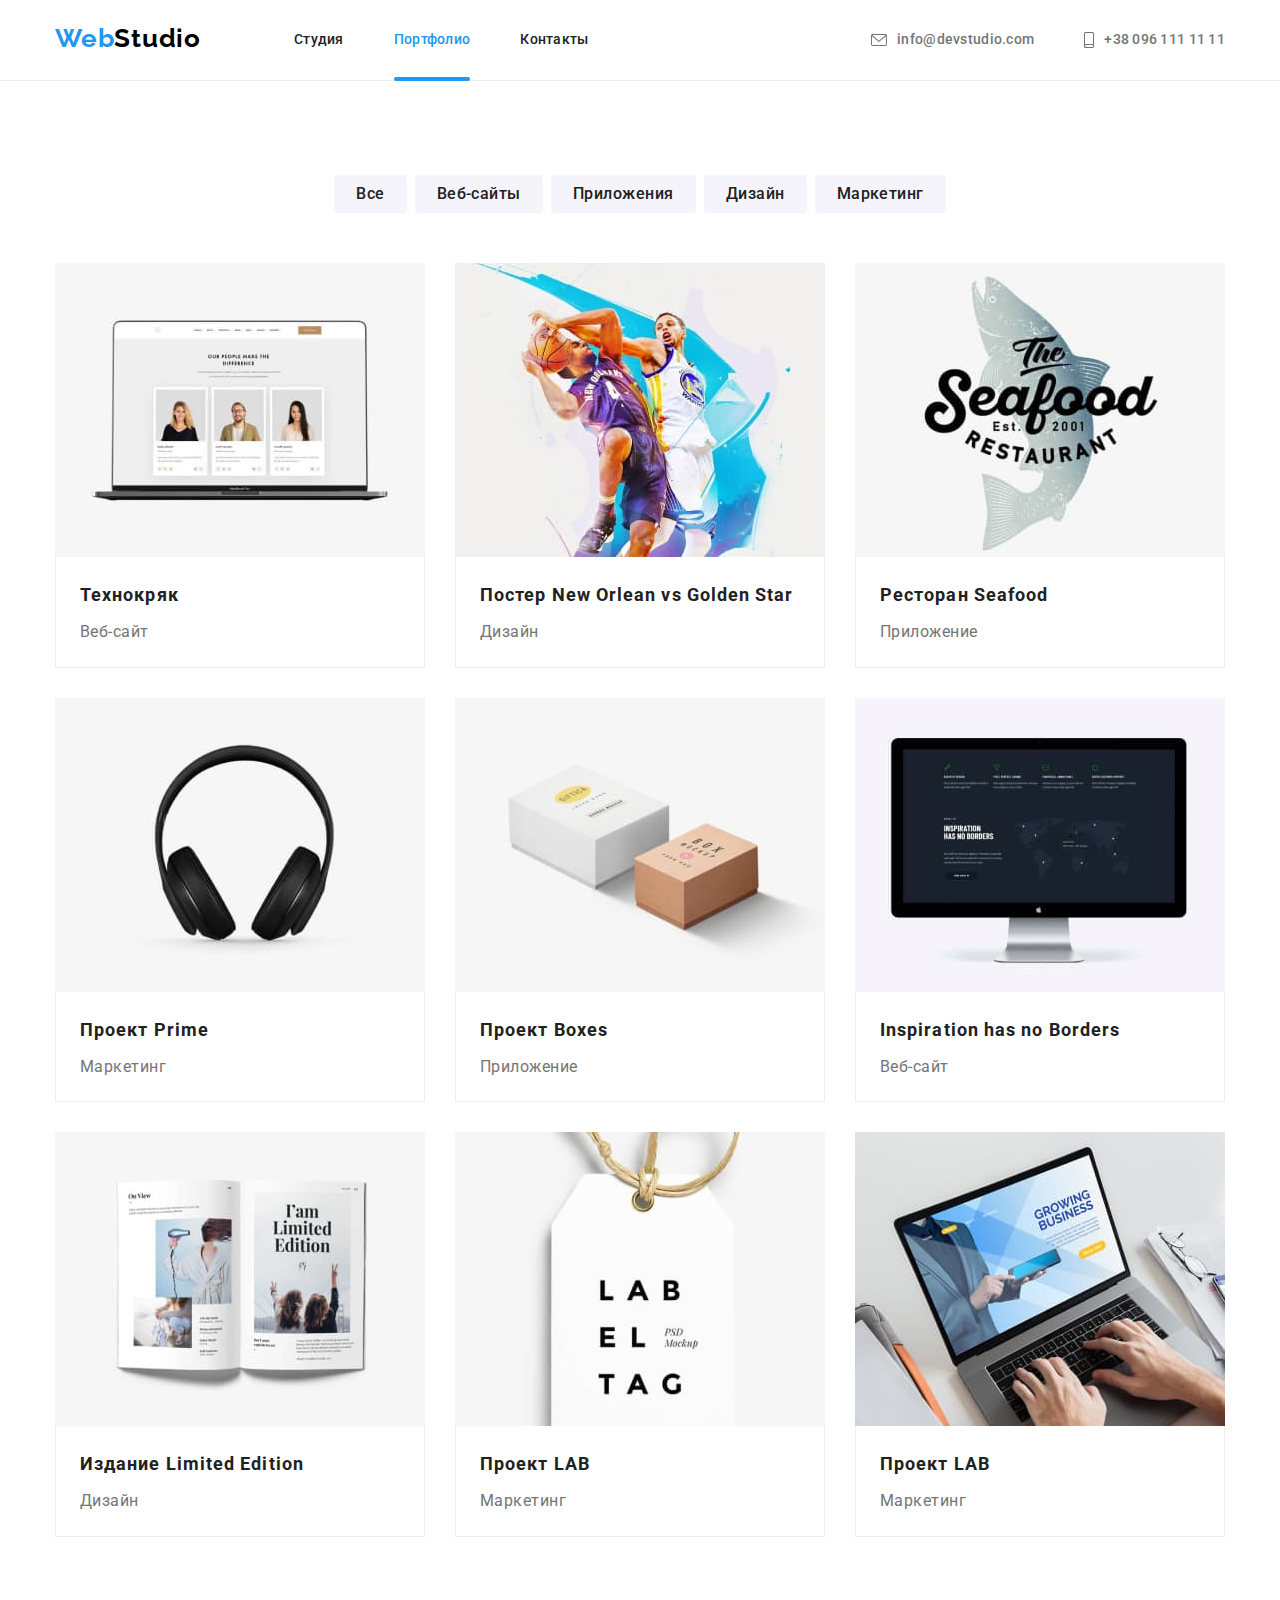
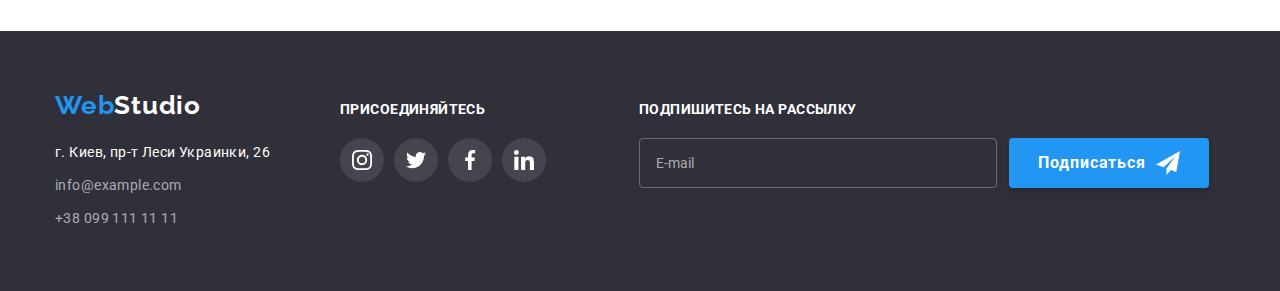
==== portfolio.html @ 173b0114 "Initial commit" ====
<!DOCTYPE html>
<html lang="en">
  <head>
    <meta charset="UTF-8" />
    <meta http-equiv="X-UA-Compatible" content="IE=edge" />
    <meta name="viewport" content="width=device-width, initial-scale=1.0" />
    <title>Portfolio</title>
    <link
      href="https://fonts.googleapis.com/css2?family=Raleway:wght@700&family=Roboto:wght@400;500;700;900&display=swap"
      rel="stylesheet"
    />
    <link
      rel="stylesheet"
      href="https://cdnjs.cloudflare.com/ajax/libs/modern-normalize/1.1.0/modern-normalize.min.css"
    />
    <link rel="stylesheet" href="./css/main.min.css" />

  <body>
    <header class="header">
      <div class="header__container container">
        <a class="header__logo link" href="./index.html"
          >Web<span class="header__logo--primary">Studio</span>
        </a>
        <nav class="navigation">
          <ul class="navigation__list">
            <li class="navigation__item">
              <a class="navigation__link link" href="./index.html">Студия</a>
            </li>
            <li class="navigation__item">
              <a class="navigation__link navigation__link--current link" href="./portfolio.html"
                >Портфолио</a
              >
            </li>
            <li class="navigation__item"><a href="#" class="navigation__link link">Контакты</a></li>
          </ul>
        </nav>
        <ul class="header-contacts">
          <li class="header-contacts__item">
            <a class="header-contacts__link link" href="mailto:info@devstudio.com">
              <div class="header-contacts__icon--wrapper">
                <svg class="header-contacts__icon" width="16" height="12">
                  <use href="./images/icons.svg#mail"></use>
                </svg>
              </div>
              info@devstudio.com</a
            >
          </li>
          <li class="header-contacts__item">
            <a class="header-contacts__link link" href="tel:+380961111111">
              <div class="header-contacts__icon--wrapper">
                <svg class="header-contacts__icon" width="10" height="16">
                  <use href="./images/icons.svg#smartphone"></use>
                </svg>
              </div>
              +38 096 111 11 11</a
            >
          </li>
        </ul>
      </div>
    </header>
    <main>
      <section class="portfolio section">
        <div class="portfolio__container container">
          <h1 class="portfolio__title visually-hidden">Навигация</h1>
          <div class="portfolio-button--wrapper">
            <ul class="portfolio-button__list">
              <li class="portfolio-button__item">
                <button class="portfolio-button__btn" type="button">Все</button>
              </li>
              <li class="portfolio-button__item">
                <button class="portfolio-button__btn" type="button">Веб-сайты</button>
              </li>
              <li class="portfolio-button__item">
                <button class="portfolio-button__btn" type="button">Приложения</button>
              </li>
              <li class="portfolio-button__item">
                <button class="portfolio-button__btn" type="button">Дизайн</button>
              </li>
              <li class="portfolio-button__item">
                <button class="portfolio-button__btn" type="button">Маркетинг</button>
              </li>
            </ul>
          </div>
          <ul class="projects">
            <li class="projects__item">
              <a class="projects__card link" href="">
                <div class="projects__card--wrapper">
                  <img
                    class="projects__image"
                    src="./images/technocrack-opti.jpeg"
                    alt="pc"
                    width="370"
                  />
                  <div class="projects__overlay--wrapper">
                    <p class="projects__overlay">
                      Ресурс предлагает комплексные предложения с разным уровнем функционала и
                      сервисов. Все это позволит посетителю получить исчерпывающие сведения о
                      компании или частном лице.
                    </p>
                  </div>
                </div>
                <div class="projects__text--wrapper">
                  <h2 class="projects__title">Технокряк</h2>
                  <p class="projects__description">Веб-сайт</p>
                </div>
              </a>
            </li>
            <li class="projects__item">
              <a class="projects__card link" href="">
                <div class="projects__card--wrapper">
                  <img
                    class="projects__image"
                    src="./images/poster-opti.jpeg"
                    alt="poster with basketball players"
                    width="370"
                  />
                  <div class="projects__overlay--wrapper">
                    <p class="projects__overlay">
                      Ресурс предлагает комплексные предложения с разным уровнем функционала и
                      сервисов. Все это позволит посетителю получить исчерпывающие сведения о
                      компании или частном лице.
                    </p>
                  </div>
                </div>
                <div class="projects__text--wrapper">
                  <h2 class="projects__title">Постер New Orlean vs Golden Star</h2>
                  <p class="projects__description">Дизайн</p>
                </div>
              </a>
            </li>
            <li class="projects__item">
              <a class="projects__card link" href="">
                <div class="projects__card--wrapper">
                  <img
                    class="projects__image"
                    src="./images/restourant-opti.jpeg"
                    alt="restourant logo"
                    width="370"
                  />
                  <div class="projects__overlay--wrapper">
                    <p class="projects__overlay">
                      Ресурс предлагает комплексные предложения с разным уровнем функционала и
                      сервисов. Все это позволит посетителю получить исчерпывающие сведения о
                      компании или частном лице.
                    </p>
                  </div>
                </div>
                <div class="projects__text--wrapper">
                  <h2 class="projects__title">Ресторан Seafood</h2>
                  <p class="projects__description">Приложение</p>
                </div>
              </a>
            </li>
            <li class="projects__item">
              <a class="projects__card link" href="">
                <div class="projects__card--wrapper">
                  <img
                    class="projects__image"
                    src="./images/headphone-opti.jpeg"
                    alt="headphone"
                    width="370"
                  />
                  <div class="projects__overlay--wrapper">
                    <p class="projects__overlay">
                      Ресурс предлагает комплексные предложения с разным уровнем функционала и
                      сервисов. Все это позволит посетителю получить исчерпывающие сведения о
                      компании или частном лице.
                    </p>
                  </div>
                </div>
                <div class="projects__text--wrapper">
                  <h2 class="projects__title">Проект Prime</h2>
                  <p class="projects__description">Маркетинг</p>
                </div>
              </a>
            </li>
            <li class="projects__item">
              <a class="projects__card link" href="">
                <div class="projects__card--wrapper">
                  <img
                    class="projects__image"
                    src="./images/boxes-opti.jpeg"
                    alt="two boxes"
                    width="370"
                  />
                  <div class="projects__overlay--wrapper">
                    <p class="projects__overlay">
                      Ресурс предлагает комплексные предложения с разным уровнем функционала и
                      сервисов. Все это позволит посетителю получить исчерпывающие сведения о
                      компании или частном лице.
                    </p>
                  </div>
                </div>
                <div class="projects__text--wrapper">
                  <h2 class="projects__title">Проект Boxes</h2>
                  <p class="projects__description">Приложение</p>
                </div>
              </a>
            </li>
            <li class="projects__item">
              <a class="projects__card link" href="">
                <div class="projects__card--wrapper">
                  <img
                    class="projects__image"
                    src="./images/screen-opti.jpeg"
                    alt="screen"
                    width="370"
                  />
                  <div class="projects__overlay--wrapper">
                    <p class="projects__overlay">
                      Ресурс предлагает комплексные предложения с разным уровнем функционала и
                      сервисов. Все это позволит посетителю получить исчерпывающие сведения о
                      компании или частном лице.
                    </p>
                  </div>
                </div>
                <div class="projects__text--wrapper">
                  <h2 class="projects__title">Inspiration has no Borders</h2>
                  <p class="projects__description">Веб-сайт</p>
                </div>
              </a>
            </li>
            <li class="projects__item">
              <a class="projects__card link" href="">
                <div class="projects__card--wrapper">
                  <img
                    class="projects__image"
                    src="./images/magazine-opti.jpeg"
                    alt="magazine"
                    width="370"
                  />
                  <div class="projects__overlay--wrapper">
                    <p class="projects__overlay">
                      Ресурс предлагает комплексные предложения с разным уровнем функционала и
                      сервисов. Все это позволит посетителю получить исчерпывающие сведения о
                      компании или частном лице.
                    </p>
                  </div>
                </div>
                <div class="projects__text--wrapper">
                  <h2 class="projects__title">Издание Limited Edition</h2>
                  <p class="projects__description">Дизайн</p>
                </div>
              </a>
            </li>
            <li class="projects__item">
              <a class="projects__card link" href="">
                <div class="projects__card--wrapper">
                  <img
                    class="projects__image"
                    src="./images/label-opti.jpeg"
                    alt="label"
                    width="370"
                  />
                  <div class="projects__overlay--wrapper">
                    <p class="projects__overlay">
                      Ресурс предлагает комплексные предложения с разным уровнем функционала и
                      сервисов. Все это позволит посетителю получить исчерпывающие сведения о
                      компании или частном лице.
                    </p>
                  </div>
                </div>
                <div class="projects__text--wrapper">
                  <h2 class="projects__title">Проект LAB</h2>
                  <p class="projects__description">Маркетинг</p>
                </div>
              </a>
            </li>
            <li class="projects__item">
              <a class="projects__card link" href="">
                <div class="projects__card--wrapper">
                  <img
                    class="projects__image"
                    src="./images/pc-opti.jpeg"
                    alt="fingers slapping on keyboard"
                    width="370"
                  />
                  <div class="projects__overlay--wrapper">
                    <p class="projects__overlay">
                      Ресурс предлагает комплексные предложения с разным уровнем функционала и
                      сервисов. Все это позволит посетителю получить исчерпывающие сведения о
                      компании или частном лице.
                    </p>
                  </div>
                </div>
                <div class="projects__text--wrapper">
                  <h2 class="projects__title">Проект LAB</h2>
                  <p class="projects__description">Маркетинг</p>
                </div>
              </a>
            </li>
          </ul>
        </div>
      </section>
    </main>
    <footer class="footer">
      <div class="footer__container container">
        <div class="footer-left">
          <div class="footer-address">
            <a class="footer__logo header__logo link" href="./index.html"
              >Web<span class="footer__logo--secondary">Studio</span></a
            >
            <address class="footer-address__list">
              <a
                class="footer-address__link link"
                href="https://goo.gl/maps/7Yn7Yswf4JNhCeD27"
                target="_blank"
                rel="noopener noreferrer"
                >г. Киев, пр-т Леси Украинки, 26</a
              >
              <ul class="footer-contacts">
                <li class="footer-contacts__item">
                  <a class="footer-contacts__link link" href="mailto:info@example.com"
                    >info@example.com</a
                  >
                </li>
                <li class="footer-contacts__item">
                  <a class="footer-contacts__link link" href="tel:+380991111111"
                    >+38 099 111 11 11</a
                  >
                </li>
              </ul>
            </address>
          </div>
          <div class="footer-social">
            <p class="footer-social__description">присоединяйтесь</p>
            <ul class="footer-social__list">
              <li class="footer-social__item">
                <a class="footer-social__link link" href="">
                  <svg class="footer-social__icon" width="20" height="20">
                    <use href="./images/icons.svg#instagram"></use>
                  </svg>
                </a>
              </li>
              <li class="footer-social__item">
                <a class="footer-social__link" href="">
                  <svg class="footer-social__icon" width="20" height="20">
                    <use href="./images/icons.svg#twitter"></use>
                  </svg>
                </a>
              </li>
              <li class="footer-social__item">
                <a class="footer-social__link link" href="">
                  <svg class="footer-social__icon" width="20" height="20">
                    <use href="./images/icons.svg#facebook"></use>
                  </svg>
                </a>
              </li>
              <li class="footer-social__item">
                <a class="footer-social__link link" href="">
                  <svg class="footer-social__icon" width="20" height="20">
                    <use href="./images/icons.svg#linkedin"></use>
                  </svg>
                </a>
              </li>
            </ul>
          </div>
        </div>
        <div class="footer-right">
          <p class="footer-right__description footer-social__description">
            Подпишитесь на рассылку
          </p>
          <form class="footer-right__form">
            <div class="footer-right__subscription">
              <label class="footer-right__label">
                <input class="footer-right__input" type="text" placeholder="E-mail" />
              </label>
              <button class="footer-right__button button" type="submit">
                Подписаться
                <svg class="footer-right__icon" width="24" height="24">
                  <use href="./images/icons.svg#icon-send"></use>
                </svg>
              </button>
            </div>
          </form>
        </div>
      </div>
    </footer>
  </body>
</html>
---- css/main.min.css ----
:root{--primary-description-color: #757575;--primary-white-color: #ffffff;--title-color: #212121;--logo-color: #000000;--primary-blue-color: #2196f3;--hover-button-color: #188ce8;--primary-button-color: #f5f4fa;--footer-bg-color: #2f303a;--primary-bg-color: #e5e5e5;--primary-font-size: 14px;--primary-font-weight: 400;--primary-font-family: Roboto, sans-serif;--animation: 250ms cubic-bezier(0.4, 0, 0.2, 1)}body{background-color:var(--primary-white-color);font-size:var(--primary-font-size);font-weight:var(--primary-font-weight);font-family:var(--primary-font-family)}.container{width:1200px;padding-left:15px;padding-right:15px;margin-left:auto;margin-right:auto}ul{margin:0;padding:0;list-style:none}h1,h2,h3,h4,h5,h6,p{margin:0}img{display:block;max-width:100%;height:auto}input{display:-webkit-box;display:-ms-flexbox;display:flex;cursor:pointer}button{cursor:pointer}.link{text-decoration:none;color:currentColor}.section{padding-top:94px;padding-bottom:94px}.subtitle{margin-bottom:50px;font-weight:700;font-size:36px;line-height:1.17;text-align:center;letter-spacing:.03em;color:var(--title-color)}.button{width:200px;height:50px;border-radius:4px;border:none;font-weight:700;font-family:inherit;font-size:16px;line-height:1.87;text-align:center;letter-spacing:.06em}.header{border-bottom:1px solid #ececec}.header__container{display:-webkit-box;display:-ms-flexbox;display:flex}.header__logo{padding-top:24px;padding-bottom:25px;font-family:Raleway,sans-serif;font-weight:700;font-size:26px;line-height:1.15;letter-spacing:.03em;color:var(--primary-blue-color)}.header__logo--primary{color:var(--logo-color)}.navigation__list{display:-webkit-box;display:-ms-flexbox;display:flex;margin-left:93px}.navigation__item{position:relative}.navigation__item:not(:last-child){margin-right:50px}.navigation__link{display:block;padding-top:32px;padding-bottom:32px;-webkit-transition:color var(--animation);transition:color var(--animation);font-weight:500;line-height:1.14;letter-spacing:.02em;color:var(--title-color)}.navigation__link--current{color:var(--primary-blue-color)}.navigation__link--current::after{content:"";position:absolute;left:0;bottom:-1px;width:100%;border-radius:2px;border-bottom:4px solid var(--primary-blue-color)}.navigation__link:hover,.navigation__link:focus{color:var(--primary-blue-color)}.header-contacts{display:-webkit-box;display:-ms-flexbox;display:flex;margin-left:auto}.header-contacts__item>.header-contacts__link{display:-webkit-box;display:-ms-flexbox;display:flex;-webkit-box-align:center;-ms-flex-align:center;align-items:center;font-weight:500;line-height:1.14;letter-spacing:.02em;color:var(--primary-description-color)}.header-contacts__item:not(:last-child){margin-right:50px}.header-contacts__link{display:block;padding-top:32px;padding-bottom:32px;-webkit-transition:color var(--animation),fill var(--animation);transition:color var(--animation),fill var(--animation)}.header-contacts__link:hover,.header-contacts__link:focus{color:var(--primary-blue-color);fill:var(--primary-blue-color)}.header-contacts__icon--wrapper{display:-webkit-box;display:-ms-flexbox;display:flex;margin-right:10px}.header-contacts__icon{fill:currentColor}.hero{background-image:-webkit-gradient(linear, left top, left bottom, from(rgba(47, 48, 58, 0.4)), to(rgba(47, 48, 58, 0.4))),url(../images/hero-opti.jpeg);background-image:linear-gradient(rgba(47, 48, 58, 0.4), rgba(47, 48, 58, 0.4)),url(../images/hero-opti.jpeg);background-size:cover;background-repeat:no-repeat;background-position:50% 50%;max-width:1600px;margin-left:auto;margin-right:auto;background-color:#c4c4c4;text-align:center;padding-top:200px;padding-bottom:200px}.hero__container{margin:0 auto;width:696px}.hero__title{margin-bottom:30px;font-weight:900;font-size:44px;line-height:1.36;color:var(--primary-white-color);letter-spacing:.06em;text-transform:uppercase;text-align:center}.hero__button{background-color:var(--primary-blue-color);color:var(--primary-white-color);-webkit-transition:background-color var(--animation);transition:background-color var(--animation)}.hero__button:hover,.hero__button:focus{background-color:var(--hover-button-color)}.backdrop{position:fixed;top:0;left:0;width:100%;height:100%;background-color:rgba(0,0,0,.2);opacity:1;visibility:visible;-webkit-transition:opacity var(--animation);transition:opacity var(--animation)}.is-hidden{opacity:0;pointer-events:none}.backdrop.is-hidden .modal{-webkit-transform:translate(-50%, -50%) scale(2);transform:translate(-50%, -50%) scale(2)}.modal{position:absolute;top:50%;left:50%;-webkit-transform:translate(-50%, -50%) scale(1);transform:translate(-50%, -50%) scale(1);min-height:581px;min-width:528px;padding:40px;background-color:var(--primary-white-color);-webkit-box-shadow:1px 0px 2px rgba(0,0,0,.2),1px 0px 1px rgba(0,0,0,.14),3px 0px 1px rgba(0,0,0,.12);box-shadow:1px 0px 2px rgba(0,0,0,.2),1px 0px 1px rgba(0,0,0,.14),3px 0px 1px rgba(0,0,0,.12);border-radius:4px;-webkit-transition:-webkit-transform var(--animation);transition:-webkit-transform var(--animation);transition:transform var(--animation);transition:transform var(--animation), -webkit-transform var(--animation)}.button-close{position:absolute;display:-webkit-box;display:-ms-flexbox;display:flex;-webkit-box-align:center;-ms-flex-align:center;align-items:center;-webkit-box-pack:center;-ms-flex-pack:center;justify-content:center;width:30px;height:30px;top:8px;right:8px;border-radius:50%;background-color:var(--primary-white-color);border:1px solid rgba(0,0,0,.1);-webkit-transition:fill var(--animation);transition:fill var(--animation)}.button-close:hover,.button-close:focus{fill:var(--primary-blue-color)}.modal__title{margin-bottom:12px;font-weight:700;font-size:20px;line-height:1.15;text-align:center;letter-spacing:.03em;color:var(--title-color)}.modal__button{margin:0 auto;margin-top:30px;display:-webkit-box;display:-ms-flexbox;display:flex;-webkit-box-pack:center;-ms-flex-pack:center;justify-content:center;-webkit-box-align:center;-ms-flex-align:center;align-items:center;background-color:var(--primary-blue-color);color:var(--primary-white-color);-webkit-box-shadow:0px 4px 4px rgba(0,0,0,.15);box-shadow:0px 4px 4px rgba(0,0,0,.15);-webkit-transition:background-color var(--animation);transition:background-color var(--animation)}.modal__button:hover,.modal__button:focus{background-color:var(--hover-button-color)}.modal__wrapper{margin-bottom:10px;position:relative}.modal__input{padding-left:35px;min-height:40px;width:100%;display:-webkit-box;display:-ms-flexbox;display:flex;-webkit-box-orient:vertical;-webkit-box-direction:normal;-ms-flex-direction:column;flex-direction:column;-webkit-box-align:start;-ms-flex-align:start;align-items:flex-start;cursor:pointer;outline:rgba(0,0,0,0);border:1px solid rgba(33,33,33,.2);margin-top:4px;-webkit-transition:border-color var(--animation);transition:border-color var(--animation);border-radius:4px}.modal__input:hover,.modal__input:focus{border-color:var(--primary-blue-color)}.modal__label{font-size:12px;position:relative;width:100%;display:-webkit-box;display:-ms-flexbox;display:flex;-webkit-box-orient:vertical;-webkit-box-direction:normal;-ms-flex-direction:column;flex-direction:column;-webkit-box-align:start;-ms-flex-align:start;align-items:flex-start;cursor:pointer;color:var(--primary-description-color)}.modal__field{position:relative;width:100%}.modal__icon{position:absolute;display:-webkit-box;display:-ms-flexbox;display:flex;margin-left:12px;top:50%;-webkit-transform:translate(0%, -50%);transform:translate(0%, -50%);-webkit-transition:fill var(--animation);transition:fill var(--animation)}.modal__input:hover+.modal__icon,.modal__input:focus+.modal__icon{fill:var(--primary-blue-color)}.modal-comment__textarea{min-height:120px;margin-top:4px;-webkit-box-orient:vertical;-webkit-box-direction:normal;-ms-flex-direction:column;flex-direction:column;display:-webkit-box;display:-ms-flexbox;display:flex;-webkit-box-align:start;-ms-flex-align:start;align-items:flex-start;width:100%;resize:none;cursor:pointer;padding:12px 16px;outline:rgba(0,0,0,0);border-color:rgba(33,33,33,.2);border-radius:4px;-webkit-transition:border-color var(--animation);transition:border-color var(--animation)}.modal-comment__textarea::-webkit-input-placeholder{color:rgba(117,117,117,.5);font-size:14px}.modal-comment__textarea::-moz-placeholder{color:rgba(117,117,117,.5);font-size:14px}.modal-comment__textarea:-ms-input-placeholder{color:rgba(117,117,117,.5);font-size:14px}.modal-comment__textarea::-ms-input-placeholder{color:rgba(117,117,117,.5);font-size:14px}.modal-comment__textarea::placeholder{color:rgba(117,117,117,.5);font-size:14px}.modal-comment__textarea:hover,.modal-comment__textarea:focus{border-color:var(--primary-blue-color)}.modal-agreement__wrapper{display:-webkit-box;display:-ms-flexbox;display:flex;-webkit-box-pack:center;-ms-flex-pack:center;justify-content:center;-webkit-box-align:center;-ms-flex-align:center;align-items:center;margin-top:20px}.modal-agreement__title{color:var(--primary-description-color);line-height:1.71;letter-spacing:.03em;cursor:pointer}.modal-agreement__link{line-height:1.71;letter-spacing:.03em;color:var(--primary-blue-color)}.modal-agreement__border{display:-webkit-inline-box;display:-ms-inline-flexbox;display:inline-flex;-webkit-box-align:center;-ms-flex-align:center;align-items:center;-webkit-box-pack:center;-ms-flex-pack:center;justify-content:center;width:16px;height:15px;border-radius:2px;outline:2px solid var(--title-color);margin-right:7px;cursor:pointer;outline-offset:-2px;-webkit-transition:background-color var(--animation),outline-color var(--animation);transition:background-color var(--animation),outline-color var(--animation)}.modal-agreement__icon{fill:rgba(0,0,0,0)}.modal-agreement__checkbox:checked+.modal-agreement__border{background-color:var(--primary-blue-color);outline-color:var(--primary-blue-color);border:none}.modal-agreement__checkbox:checked+.modal-agreement__border>.modal-agreement__icon{fill:var(--primary-white-color)}.engagement__list{display:-webkit-box;display:-ms-flexbox;display:flex;gap:30px}.engagement__item{width:370px}.engagement__description{position:absolute;bottom:0;width:100%;height:70px;display:-webkit-box;display:-ms-flexbox;display:flex;-webkit-box-align:center;-ms-flex-align:center;align-items:center;-webkit-box-pack:center;-ms-flex-pack:center;justify-content:center;font-weight:700;font-size:14px;line-height:1.14;text-align:center;letter-spacing:.03em;text-transform:uppercase;background-color:rgba(47,48,58,.8);color:var(--primary-white-color)}.engagement__description--wrapper{position:relative;display:-webkit-box;display:-ms-flexbox;display:flex;-webkit-box-align:center;-ms-flex-align:center;align-items:center;-webkit-box-pack:center;-ms-flex-pack:center;justify-content:center}.team{background-color:var(--primary-button-color)}.team__list{display:-webkit-box;display:-ms-flexbox;display:flex;gap:30px}.team__member{width:270px;background-color:var(--primary-white-color);-webkit-box-shadow:0px 1px 3px rgba(0,0,0,.12),0px 1px 1px rgba(0,0,0,.14),0px 2px 1px rgba(0,0,0,.2);box-shadow:0px 1px 3px rgba(0,0,0,.12),0px 1px 1px rgba(0,0,0,.14),0px 2px 1px rgba(0,0,0,.2);border-radius:0px 0px 4px 4px}.team__text{padding-top:30px;padding-bottom:30px}.team__name{margin-bottom:10px;font-weight:500;font-size:16px;line-height:1.19;color:var(--title-color);text-align:center;letter-spacing:.03em}.team__position{margin-bottom:10px;font-size:16px;line-height:1.18;text-align:center;letter-spacing:.03em;color:var(--primary-description-color)}.social-icon{display:-webkit-box;display:-ms-flexbox;display:flex;gap:10px;-webkit-box-pack:center;-ms-flex-pack:center;justify-content:center}.social-icon__logo{fill:currentColor}.social-icon__item{fill:currentColor;display:-webkit-box;display:-ms-flexbox;display:flex;-webkit-box-pack:center;-ms-flex-pack:center;justify-content:center;height:44px;width:44px}.social-icon__item:last-child{margin-right:0}.social-icon__link{border-radius:50%;color:#afb1b8;width:44px;height:44px;display:-webkit-box;display:-ms-flexbox;display:flex;-webkit-box-align:center;-ms-flex-align:center;align-items:center;-webkit-box-pack:center;-ms-flex-pack:center;justify-content:center;-webkit-transition:fill var(--animation),color var(--animation),background-color var(--animation);transition:fill var(--animation),color var(--animation),background-color var(--animation)}.social-icon__link:hover,.social-icon__link:focus{fill:var(--primary-white-color);color:var(--primary-white-color);background-color:var(--primary-blue-color)}.portfolio-button--wrapper{margin-bottom:50px}.portfolio-button__list{display:-webkit-box;display:-ms-flexbox;display:flex;-webkit-box-pack:center;-ms-flex-pack:center;justify-content:center}.portfolio-button__item:not(:last-child){margin-right:8px}.portfolio-button__btn{font-family:inherit;font-weight:500;font-size:16px;line-height:1.6;text-align:center;letter-spacing:.03em;padding:6px 22px;border:none;border-radius:4px;background-color:var(--primary-button-color);color:var(--title-color);-webkit-transition:color var(--animation),background-color var(--animation),-webkit-box-shadow var(--animation);transition:color var(--animation),background-color var(--animation),-webkit-box-shadow var(--animation);transition:color var(--animation),background-color var(--animation),box-shadow var(--animation);transition:color var(--animation),background-color var(--animation),box-shadow var(--animation),-webkit-box-shadow var(--animation)}.portfolio-button__btn:focus,.portfolio-button__btn:hover{color:var(--primary-white-color);background-color:var(--primary-blue-color);-webkit-box-shadow:0px 3px 1px rgba(0,0,0,.1),0px 1px 2px rgba(0,0,0,.08),0px 2px 2px rgba(0,0,0,.12);box-shadow:0px 3px 1px rgba(0,0,0,.1),0px 1px 2px rgba(0,0,0,.08),0px 2px 2px rgba(0,0,0,.12)}.projects{-ms-flex-wrap:wrap;flex-wrap:wrap;display:-webkit-box;display:-ms-flexbox;display:flex;gap:30px}.projects__item{-ms-flex-preferred-size:370px;flex-basis:370px;height:100%}.projects__card{display:block;-webkit-transition:opacity var(--animation),-webkit-box-shadow var(--animation);transition:opacity var(--animation),-webkit-box-shadow var(--animation);transition:box-shadow var(--animation),opacity var(--animation);transition:box-shadow var(--animation),opacity var(--animation),-webkit-box-shadow var(--animation)}.projects__card:hover,.projects__card:focus{-webkit-box-shadow:0px 1px 1px rgba(0,0,0,.12),0px 4px 4px rgba(0,0,0,.06),1px 4px 6px rgba(0,0,0,.16);box-shadow:0px 1px 1px rgba(0,0,0,.12),0px 4px 4px rgba(0,0,0,.06),1px 4px 6px rgba(0,0,0,.16)}.projects__card--wrapper{position:relative;overflow:hidden}.projects__overlay{position:absolute;left:0;top:0;opacity:0;padding:63px 24px;font-size:18px;line-height:1.55;vertical-align:top;letter-spacing:.03em;background-color:rgba(33,150,243,.9);color:var(--primary-white-color);-webkit-transform:translateY(100%);transform:translateY(100%);-webkit-transition:opacity var(--animation),-webkit-transform var(--animation);transition:opacity var(--animation),-webkit-transform var(--animation);transition:transform var(--animation),opacity var(--animation);transition:transform var(--animation),opacity var(--animation),-webkit-transform var(--animation)}.projects__item:hover .projects__overlay{-webkit-transform:translateY(0);transform:translateY(0);opacity:1}.projects__text--wrapper{overflow:hidden;padding-top:20px;padding-right:24px;padding-bottom:20px;padding-left:24px;border-right:1px solid #eee;border-bottom:1px solid #eee;border-left:1px solid #eee}.projects__title{margin-bottom:4px;text-align:left;font-weight:700;font-size:18px;line-height:2;letter-spacing:.06em;color:var(--title-color)}.projects__description{text-align:left;font-size:16px;line-height:1.87;letter-spacing:.03em;color:var(--primary-description-color)}.footer{background-color:var(--footer-bg-color);padding-top:60px;padding-bottom:60px}.footer__container{display:-webkit-box;display:-ms-flexbox;display:flex;-webkit-box-align:baseline;-ms-flex-align:baseline;align-items:baseline;gap:93px}.footer-left{display:-webkit-box;display:-ms-flexbox;display:flex;-webkit-box-align:baseline;-ms-flex-align:baseline;align-items:baseline;gap:70px}.footer__logo{padding-top:0;padding-bottom:0;margin-bottom:20px;display:block}.footer__logo--secondary{color:var(--primary-white-color)}.footer-address__link{display:block;margin-bottom:9px;font-style:normal;line-height:1.71;letter-spacing:.03em;color:var(--primary-white-color);-webkit-transition:color var(--animation);transition:color var(--animation)}.footer-address__link:focus,.footer-address__link:hover{color:var(--primary-blue-color)}.footer-contacts__item:not(:last-child){margin-bottom:9px}.footer-contacts__link{font-style:normal;line-height:1.71;letter-spacing:.03em;color:rgba(255,255,255,.6);-webkit-transition:color var(--animation);transition:color var(--animation)}.footer-contacts__link:focus,.footer-contacts__link:hover{color:var(--primary-blue-color)}.footer-social__description{margin-bottom:20px;font-weight:700;font-size:14px;line-height:1.14;letter-spacing:.03em;text-transform:uppercase;color:var(--primary-white-color)}.footer-social__list{display:-webkit-box;display:-ms-flexbox;display:flex;gap:10px;-webkit-box-pack:center;-ms-flex-pack:center;justify-content:center}.footer-social__item{fill:currentColor;display:-webkit-box;display:-ms-flexbox;display:flex;-webkit-box-pack:center;-ms-flex-pack:center;justify-content:center;height:44px;width:44px}.footer-social__item:last-child{margin-right:0}.footer-social__link{color:var(--primary-white-color);background-color:rgba(255,255,255,.1);border-radius:50%;width:44px;height:44px;display:-webkit-box;display:-ms-flexbox;display:flex;-webkit-box-align:center;-ms-flex-align:center;align-items:center;-webkit-box-pack:center;-ms-flex-pack:center;justify-content:center;-webkit-transition:fill var(--animation),color var(--animation),background-color var(--animation);transition:fill var(--animation),color var(--animation),background-color var(--animation)}.footer-social__link:hover,.footer-social__link:focus{fill:var(--primary-white-color);color:var(--primary-white-color);background-color:var(--primary-blue-color);border-radius:50%}.footer-social__icon{fill:currentColor}.footer-right__subscription{display:-webkit-box;display:-ms-flexbox;display:flex}.footer-right__label{margin-right:12px}.footer-right__input{height:50px;width:358px;background-color:inherit;border:1px solid rgba(255,255,255,.3);border-radius:4px;padding-left:16px;outline:none;color:var(--primary-white-color)}.footer-right__input::-webkit-input-placeholder{color:rgba(255,255,255,.6)}.footer-right__input::-moz-placeholder{color:rgba(255,255,255,.6)}.footer-right__input:-ms-input-placeholder{color:rgba(255,255,255,.6)}.footer-right__input::-ms-input-placeholder{color:rgba(255,255,255,.6)}.footer-right__input::placeholder{color:rgba(255,255,255,.6)}.footer-right__button{display:-webkit-box;display:-ms-flexbox;display:flex;-webkit-box-pack:center;-ms-flex-pack:center;justify-content:center;-webkit-box-align:center;-ms-flex-align:center;align-items:center;background-color:var(--primary-blue-color);color:var(--primary-white-color);-webkit-box-shadow:0px 4px 4px rgba(0,0,0,.15);box-shadow:0px 4px 4px rgba(0,0,0,.15)}.footer-right__icon{margin-left:10px;fill:var(--primary-white-color)}.features{padding-bottom:0}.features__list{display:-webkit-box;display:-ms-flexbox;display:flex;gap:30px}.features__icon--wrapper{display:-webkit-box;display:-ms-flexbox;display:flex;-webkit-box-pack:center;-ms-flex-pack:center;justify-content:center;-webkit-box-align:center;-ms-flex-align:center;align-items:center;width:270px;height:120px;margin-bottom:30px;background-color:var(--primary-button-color);border-radius:4px}.features__title{margin-bottom:10px;font-size:14px;font-weight:700;color:var(--title-color);line-height:1.14;letter-spacing:.03em;text-transform:uppercase}.features__description{line-height:1.71;letter-spacing:.03em;color:var(--primary-description-color)}.clients__list{display:-webkit-box;display:-ms-flexbox;display:flex;gap:30px}.clients__item{width:170px;height:92px}.clients__card{height:92px;width:170px;display:-webkit-box;display:-ms-flexbox;display:flex;-webkit-box-pack:center;-ms-flex-pack:center;justify-content:center;-webkit-box-align:center;-ms-flex-align:center;align-items:center;color:#afb1b8;border:1px solid #afb1b8;border-radius:4px;-webkit-transition:border var(--animation),fill var(--animation),color var(--animation);transition:border var(--animation),fill var(--animation),color var(--animation)}.clients__card:hover,.clients__card:focus{border:1px solid var(--primary-blue-color);fill:var(--primary-blue-color);color:var(--primary-blue-color)}.clients__icon{fill:currentColor}.visually-hidden{position:absolute;white-space:nowrap;width:1px;height:1px;overflow:hidden;border:0;padding:0;clip:rect(0 0 0 0);-webkit-clip-path:inset(50%);clip-path:inset(50%);margin:-1px}/*# sourceMappingURL=main.min.css.map */
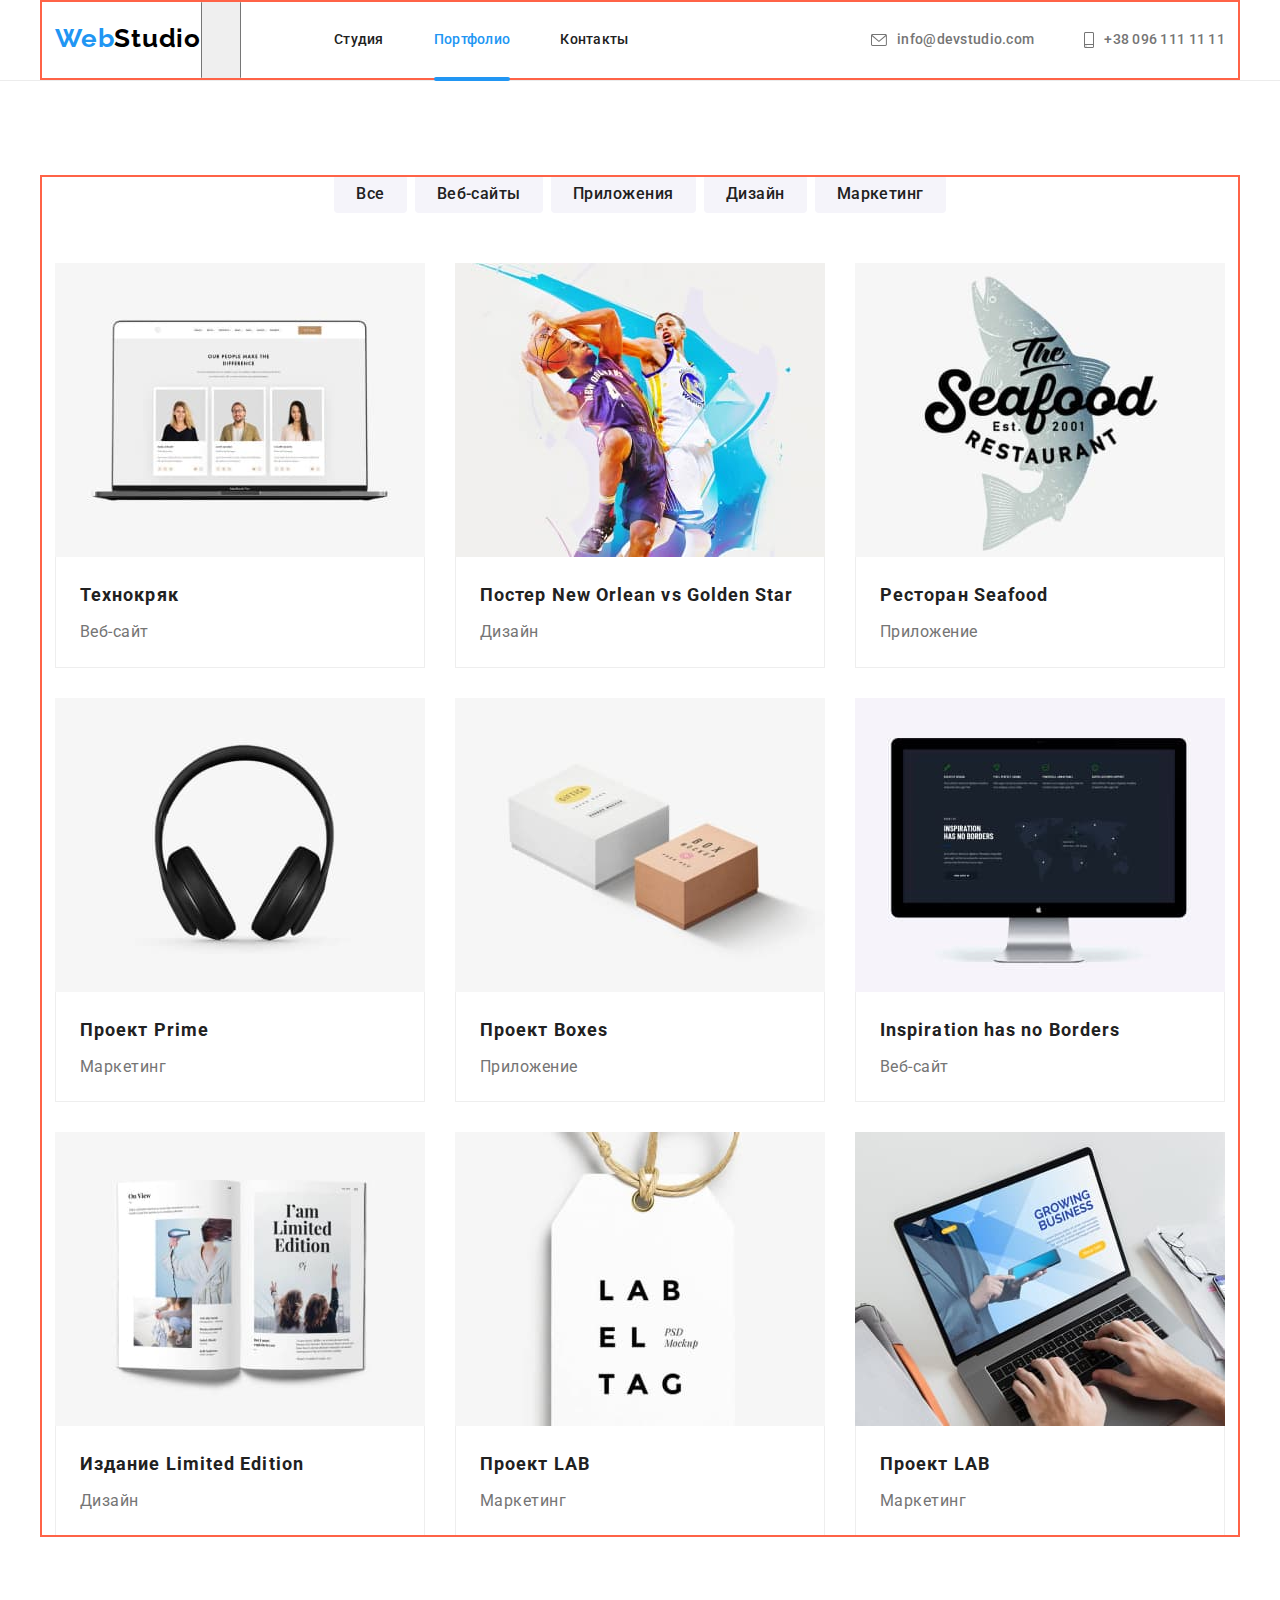
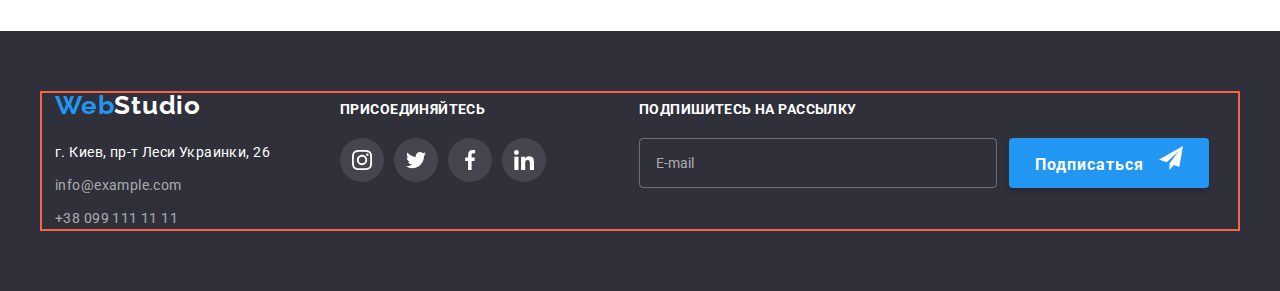
==== commit a9726531: "optimise markup for another devices" ====
--- a/portfolio.html
+++ b/portfolio.html
@@ -21,6 +21,13 @@
         <a class="header__logo link" href="./index.html"
           >Web<span class="header__logo--primary">Studio</span>
         </a>
+        <button class="header__button" type="button">
+          <svg class="header__burger" width="24" height="16">
+            <use href="./images/icons.svg#menu-burger">
+
+            </use>
+          </svg>
+        </button>
         <nav class="navigation">
           <ul class="navigation__list">
             <li class="navigation__item">
--- a/css/main.min.css
+++ b/css/main.min.css
@@ -1 +1 @@
-:root{--primary-description-color: #757575;--primary-white-color: #ffffff;--title-color: #212121;--logo-color: #000000;--primary-blue-color: #2196f3;--hover-button-color: #188ce8;--primary-button-color: #f5f4fa;--footer-bg-color: #2f303a;--primary-bg-color: #e5e5e5;--primary-font-size: 14px;--primary-font-weight: 400;--primary-font-family: Roboto, sans-serif;--animation: 250ms cubic-bezier(0.4, 0, 0.2, 1)}body{background-color:var(--primary-white-color);font-size:var(--primary-font-size);font-weight:var(--primary-font-weight);font-family:var(--primary-font-family)}.container{width:1200px;padding-left:15px;padding-right:15px;margin-left:auto;margin-right:auto}ul{margin:0;padding:0;list-style:none}h1,h2,h3,h4,h5,h6,p{margin:0}img{display:block;max-width:100%;height:auto}input{display:-webkit-box;display:-ms-flexbox;display:flex;cursor:pointer}button{cursor:pointer}.link{text-decoration:none;color:currentColor}.section{padding-top:94px;padding-bottom:94px}.subtitle{margin-bottom:50px;font-weight:700;font-size:36px;line-height:1.17;text-align:center;letter-spacing:.03em;color:var(--title-color)}.button{width:200px;height:50px;border-radius:4px;border:none;font-weight:700;font-family:inherit;font-size:16px;line-height:1.87;text-align:center;letter-spacing:.06em}.header{border-bottom:1px solid #ececec}.header__container{display:-webkit-box;display:-ms-flexbox;display:flex}.header__logo{padding-top:24px;padding-bottom:25px;font-family:Raleway,sans-serif;font-weight:700;font-size:26px;line-height:1.15;letter-spacing:.03em;color:var(--primary-blue-color)}.header__logo--primary{color:var(--logo-color)}.navigation__list{display:-webkit-box;display:-ms-flexbox;display:flex;margin-left:93px}.navigation__item{position:relative}.navigation__item:not(:last-child){margin-right:50px}.navigation__link{display:block;padding-top:32px;padding-bottom:32px;-webkit-transition:color var(--animation);transition:color var(--animation);font-weight:500;line-height:1.14;letter-spacing:.02em;color:var(--title-color)}.navigation__link--current{color:var(--primary-blue-color)}.navigation__link--current::after{content:"";position:absolute;left:0;bottom:-1px;width:100%;border-radius:2px;border-bottom:4px solid var(--primary-blue-color)}.navigation__link:hover,.navigation__link:focus{color:var(--primary-blue-color)}.header-contacts{display:-webkit-box;display:-ms-flexbox;display:flex;margin-left:auto}.header-contacts__item>.header-contacts__link{display:-webkit-box;display:-ms-flexbox;display:flex;-webkit-box-align:center;-ms-flex-align:center;align-items:center;font-weight:500;line-height:1.14;letter-spacing:.02em;color:var(--primary-description-color)}.header-contacts__item:not(:last-child){margin-right:50px}.header-contacts__link{display:block;padding-top:32px;padding-bottom:32px;-webkit-transition:color var(--animation),fill var(--animation);transition:color var(--animation),fill var(--animation)}.header-contacts__link:hover,.header-contacts__link:focus{color:var(--primary-blue-color);fill:var(--primary-blue-color)}.header-contacts__icon--wrapper{display:-webkit-box;display:-ms-flexbox;display:flex;margin-right:10px}.header-contacts__icon{fill:currentColor}.hero{background-image:-webkit-gradient(linear, left top, left bottom, from(rgba(47, 48, 58, 0.4)), to(rgba(47, 48, 58, 0.4))),url(../images/hero-opti.jpeg);background-image:linear-gradient(rgba(47, 48, 58, 0.4), rgba(47, 48, 58, 0.4)),url(../images/hero-opti.jpeg);background-size:cover;background-repeat:no-repeat;background-position:50% 50%;max-width:1600px;margin-left:auto;margin-right:auto;background-color:#c4c4c4;text-align:center;padding-top:200px;padding-bottom:200px}.hero__container{margin:0 auto;width:696px}.hero__title{margin-bottom:30px;font-weight:900;font-size:44px;line-height:1.36;color:var(--primary-white-color);letter-spacing:.06em;text-transform:uppercase;text-align:center}.hero__button{background-color:var(--primary-blue-color);color:var(--primary-white-color);-webkit-transition:background-color var(--animation);transition:background-color var(--animation)}.hero__button:hover,.hero__button:focus{background-color:var(--hover-button-color)}.backdrop{position:fixed;top:0;left:0;width:100%;height:100%;background-color:rgba(0,0,0,.2);opacity:1;visibility:visible;-webkit-transition:opacity var(--animation);transition:opacity var(--animation)}.is-hidden{opacity:0;pointer-events:none}.backdrop.is-hidden .modal{-webkit-transform:translate(-50%, -50%) scale(2);transform:translate(-50%, -50%) scale(2)}.modal{position:absolute;top:50%;left:50%;-webkit-transform:translate(-50%, -50%) scale(1);transform:translate(-50%, -50%) scale(1);min-height:581px;min-width:528px;padding:40px;background-color:var(--primary-white-color);-webkit-box-shadow:1px 0px 2px rgba(0,0,0,.2),1px 0px 1px rgba(0,0,0,.14),3px 0px 1px rgba(0,0,0,.12);box-shadow:1px 0px 2px rgba(0,0,0,.2),1px 0px 1px rgba(0,0,0,.14),3px 0px 1px rgba(0,0,0,.12);border-radius:4px;-webkit-transition:-webkit-transform var(--animation);transition:-webkit-transform var(--animation);transition:transform var(--animation);transition:transform var(--animation), -webkit-transform var(--animation)}.button-close{position:absolute;display:-webkit-box;display:-ms-flexbox;display:flex;-webkit-box-align:center;-ms-flex-align:center;align-items:center;-webkit-box-pack:center;-ms-flex-pack:center;justify-content:center;width:30px;height:30px;top:8px;right:8px;border-radius:50%;background-color:var(--primary-white-color);border:1px solid rgba(0,0,0,.1);-webkit-transition:fill var(--animation);transition:fill var(--animation)}.button-close:hover,.button-close:focus{fill:var(--primary-blue-color)}.modal__title{margin-bottom:12px;font-weight:700;font-size:20px;line-height:1.15;text-align:center;letter-spacing:.03em;color:var(--title-color)}.modal__button{margin:0 auto;margin-top:30px;display:-webkit-box;display:-ms-flexbox;display:flex;-webkit-box-pack:center;-ms-flex-pack:center;justify-content:center;-webkit-box-align:center;-ms-flex-align:center;align-items:center;background-color:var(--primary-blue-color);color:var(--primary-white-color);-webkit-box-shadow:0px 4px 4px rgba(0,0,0,.15);box-shadow:0px 4px 4px rgba(0,0,0,.15);-webkit-transition:background-color var(--animation);transition:background-color var(--animation)}.modal__button:hover,.modal__button:focus{background-color:var(--hover-button-color)}.modal__wrapper{margin-bottom:10px;position:relative}.modal__input{padding-left:35px;min-height:40px;width:100%;display:-webkit-box;display:-ms-flexbox;display:flex;-webkit-box-orient:vertical;-webkit-box-direction:normal;-ms-flex-direction:column;flex-direction:column;-webkit-box-align:start;-ms-flex-align:start;align-items:flex-start;cursor:pointer;outline:rgba(0,0,0,0);border:1px solid rgba(33,33,33,.2);margin-top:4px;-webkit-transition:border-color var(--animation);transition:border-color var(--animation);border-radius:4px}.modal__input:hover,.modal__input:focus{border-color:var(--primary-blue-color)}.modal__label{font-size:12px;position:relative;width:100%;display:-webkit-box;display:-ms-flexbox;display:flex;-webkit-box-orient:vertical;-webkit-box-direction:normal;-ms-flex-direction:column;flex-direction:column;-webkit-box-align:start;-ms-flex-align:start;align-items:flex-start;cursor:pointer;color:var(--primary-description-color)}.modal__field{position:relative;width:100%}.modal__icon{position:absolute;display:-webkit-box;display:-ms-flexbox;display:flex;margin-left:12px;top:50%;-webkit-transform:translate(0%, -50%);transform:translate(0%, -50%);-webkit-transition:fill var(--animation);transition:fill var(--animation)}.modal__input:hover+.modal__icon,.modal__input:focus+.modal__icon{fill:var(--primary-blue-color)}.modal-comment__textarea{min-height:120px;margin-top:4px;-webkit-box-orient:vertical;-webkit-box-direction:normal;-ms-flex-direction:column;flex-direction:column;display:-webkit-box;display:-ms-flexbox;display:flex;-webkit-box-align:start;-ms-flex-align:start;align-items:flex-start;width:100%;resize:none;cursor:pointer;padding:12px 16px;outline:rgba(0,0,0,0);border-color:rgba(33,33,33,.2);border-radius:4px;-webkit-transition:border-color var(--animation);transition:border-color var(--animation)}.modal-comment__textarea::-webkit-input-placeholder{color:rgba(117,117,117,.5);font-size:14px}.modal-comment__textarea::-moz-placeholder{color:rgba(117,117,117,.5);font-size:14px}.modal-comment__textarea:-ms-input-placeholder{color:rgba(117,117,117,.5);font-size:14px}.modal-comment__textarea::-ms-input-placeholder{color:rgba(117,117,117,.5);font-size:14px}.modal-comment__textarea::placeholder{color:rgba(117,117,117,.5);font-size:14px}.modal-comment__textarea:hover,.modal-comment__textarea:focus{border-color:var(--primary-blue-color)}.modal-agreement__wrapper{display:-webkit-box;display:-ms-flexbox;display:flex;-webkit-box-pack:center;-ms-flex-pack:center;justify-content:center;-webkit-box-align:center;-ms-flex-align:center;align-items:center;margin-top:20px}.modal-agreement__title{color:var(--primary-description-color);line-height:1.71;letter-spacing:.03em;cursor:pointer}.modal-agreement__link{line-height:1.71;letter-spacing:.03em;color:var(--primary-blue-color)}.modal-agreement__border{display:-webkit-inline-box;display:-ms-inline-flexbox;display:inline-flex;-webkit-box-align:center;-ms-flex-align:center;align-items:center;-webkit-box-pack:center;-ms-flex-pack:center;justify-content:center;width:16px;height:15px;border-radius:2px;outline:2px solid var(--title-color);margin-right:7px;cursor:pointer;outline-offset:-2px;-webkit-transition:background-color var(--animation),outline-color var(--animation);transition:background-color var(--animation),outline-color var(--animation)}.modal-agreement__icon{fill:rgba(0,0,0,0)}.modal-agreement__checkbox:checked+.modal-agreement__border{background-color:var(--primary-blue-color);outline-color:var(--primary-blue-color);border:none}.modal-agreement__checkbox:checked+.modal-agreement__border>.modal-agreement__icon{fill:var(--primary-white-color)}.engagement__list{display:-webkit-box;display:-ms-flexbox;display:flex;gap:30px}.engagement__item{width:370px}.engagement__description{position:absolute;bottom:0;width:100%;height:70px;display:-webkit-box;display:-ms-flexbox;display:flex;-webkit-box-align:center;-ms-flex-align:center;align-items:center;-webkit-box-pack:center;-ms-flex-pack:center;justify-content:center;font-weight:700;font-size:14px;line-height:1.14;text-align:center;letter-spacing:.03em;text-transform:uppercase;background-color:rgba(47,48,58,.8);color:var(--primary-white-color)}.engagement__description--wrapper{position:relative;display:-webkit-box;display:-ms-flexbox;display:flex;-webkit-box-align:center;-ms-flex-align:center;align-items:center;-webkit-box-pack:center;-ms-flex-pack:center;justify-content:center}.team{background-color:var(--primary-button-color)}.team__list{display:-webkit-box;display:-ms-flexbox;display:flex;gap:30px}.team__member{width:270px;background-color:var(--primary-white-color);-webkit-box-shadow:0px 1px 3px rgba(0,0,0,.12),0px 1px 1px rgba(0,0,0,.14),0px 2px 1px rgba(0,0,0,.2);box-shadow:0px 1px 3px rgba(0,0,0,.12),0px 1px 1px rgba(0,0,0,.14),0px 2px 1px rgba(0,0,0,.2);border-radius:0px 0px 4px 4px}.team__text{padding-top:30px;padding-bottom:30px}.team__name{margin-bottom:10px;font-weight:500;font-size:16px;line-height:1.19;color:var(--title-color);text-align:center;letter-spacing:.03em}.team__position{margin-bottom:10px;font-size:16px;line-height:1.18;text-align:center;letter-spacing:.03em;color:var(--primary-description-color)}.social-icon{display:-webkit-box;display:-ms-flexbox;display:flex;gap:10px;-webkit-box-pack:center;-ms-flex-pack:center;justify-content:center}.social-icon__logo{fill:currentColor}.social-icon__item{fill:currentColor;display:-webkit-box;display:-ms-flexbox;display:flex;-webkit-box-pack:center;-ms-flex-pack:center;justify-content:center;height:44px;width:44px}.social-icon__item:last-child{margin-right:0}.social-icon__link{border-radius:50%;color:#afb1b8;width:44px;height:44px;display:-webkit-box;display:-ms-flexbox;display:flex;-webkit-box-align:center;-ms-flex-align:center;align-items:center;-webkit-box-pack:center;-ms-flex-pack:center;justify-content:center;-webkit-transition:fill var(--animation),color var(--animation),background-color var(--animation);transition:fill var(--animation),color var(--animation),background-color var(--animation)}.social-icon__link:hover,.social-icon__link:focus{fill:var(--primary-white-color);color:var(--primary-white-color);background-color:var(--primary-blue-color)}.portfolio-button--wrapper{margin-bottom:50px}.portfolio-button__list{display:-webkit-box;display:-ms-flexbox;display:flex;-webkit-box-pack:center;-ms-flex-pack:center;justify-content:center}.portfolio-button__item:not(:last-child){margin-right:8px}.portfolio-button__btn{font-family:inherit;font-weight:500;font-size:16px;line-height:1.6;text-align:center;letter-spacing:.03em;padding:6px 22px;border:none;border-radius:4px;background-color:var(--primary-button-color);color:var(--title-color);-webkit-transition:color var(--animation),background-color var(--animation),-webkit-box-shadow var(--animation);transition:color var(--animation),background-color var(--animation),-webkit-box-shadow var(--animation);transition:color var(--animation),background-color var(--animation),box-shadow var(--animation);transition:color var(--animation),background-color var(--animation),box-shadow var(--animation),-webkit-box-shadow var(--animation)}.portfolio-button__btn:focus,.portfolio-button__btn:hover{color:var(--primary-white-color);background-color:var(--primary-blue-color);-webkit-box-shadow:0px 3px 1px rgba(0,0,0,.1),0px 1px 2px rgba(0,0,0,.08),0px 2px 2px rgba(0,0,0,.12);box-shadow:0px 3px 1px rgba(0,0,0,.1),0px 1px 2px rgba(0,0,0,.08),0px 2px 2px rgba(0,0,0,.12)}.projects{-ms-flex-wrap:wrap;flex-wrap:wrap;display:-webkit-box;display:-ms-flexbox;display:flex;gap:30px}.projects__item{-ms-flex-preferred-size:370px;flex-basis:370px;height:100%}.projects__card{display:block;-webkit-transition:opacity var(--animation),-webkit-box-shadow var(--animation);transition:opacity var(--animation),-webkit-box-shadow var(--animation);transition:box-shadow var(--animation),opacity var(--animation);transition:box-shadow var(--animation),opacity var(--animation),-webkit-box-shadow var(--animation)}.projects__card:hover,.projects__card:focus{-webkit-box-shadow:0px 1px 1px rgba(0,0,0,.12),0px 4px 4px rgba(0,0,0,.06),1px 4px 6px rgba(0,0,0,.16);box-shadow:0px 1px 1px rgba(0,0,0,.12),0px 4px 4px rgba(0,0,0,.06),1px 4px 6px rgba(0,0,0,.16)}.projects__card--wrapper{position:relative;overflow:hidden}.projects__overlay{position:absolute;left:0;top:0;opacity:0;padding:63px 24px;font-size:18px;line-height:1.55;vertical-align:top;letter-spacing:.03em;background-color:rgba(33,150,243,.9);color:var(--primary-white-color);-webkit-transform:translateY(100%);transform:translateY(100%);-webkit-transition:opacity var(--animation),-webkit-transform var(--animation);transition:opacity var(--animation),-webkit-transform var(--animation);transition:transform var(--animation),opacity var(--animation);transition:transform var(--animation),opacity var(--animation),-webkit-transform var(--animation)}.projects__item:hover .projects__overlay{-webkit-transform:translateY(0);transform:translateY(0);opacity:1}.projects__text--wrapper{overflow:hidden;padding-top:20px;padding-right:24px;padding-bottom:20px;padding-left:24px;border-right:1px solid #eee;border-bottom:1px solid #eee;border-left:1px solid #eee}.projects__title{margin-bottom:4px;text-align:left;font-weight:700;font-size:18px;line-height:2;letter-spacing:.06em;color:var(--title-color)}.projects__description{text-align:left;font-size:16px;line-height:1.87;letter-spacing:.03em;color:var(--primary-description-color)}.footer{background-color:var(--footer-bg-color);padding-top:60px;padding-bottom:60px}.footer__container{display:-webkit-box;display:-ms-flexbox;display:flex;-webkit-box-align:baseline;-ms-flex-align:baseline;align-items:baseline;gap:93px}.footer-left{display:-webkit-box;display:-ms-flexbox;display:flex;-webkit-box-align:baseline;-ms-flex-align:baseline;align-items:baseline;gap:70px}.footer__logo{padding-top:0;padding-bottom:0;margin-bottom:20px;display:block}.footer__logo--secondary{color:var(--primary-white-color)}.footer-address__link{display:block;margin-bottom:9px;font-style:normal;line-height:1.71;letter-spacing:.03em;color:var(--primary-white-color);-webkit-transition:color var(--animation);transition:color var(--animation)}.footer-address__link:focus,.footer-address__link:hover{color:var(--primary-blue-color)}.footer-contacts__item:not(:last-child){margin-bottom:9px}.footer-contacts__link{font-style:normal;line-height:1.71;letter-spacing:.03em;color:rgba(255,255,255,.6);-webkit-transition:color var(--animation);transition:color var(--animation)}.footer-contacts__link:focus,.footer-contacts__link:hover{color:var(--primary-blue-color)}.footer-social__description{margin-bottom:20px;font-weight:700;font-size:14px;line-height:1.14;letter-spacing:.03em;text-transform:uppercase;color:var(--primary-white-color)}.footer-social__list{display:-webkit-box;display:-ms-flexbox;display:flex;gap:10px;-webkit-box-pack:center;-ms-flex-pack:center;justify-content:center}.footer-social__item{fill:currentColor;display:-webkit-box;display:-ms-flexbox;display:flex;-webkit-box-pack:center;-ms-flex-pack:center;justify-content:center;height:44px;width:44px}.footer-social__item:last-child{margin-right:0}.footer-social__link{color:var(--primary-white-color);background-color:rgba(255,255,255,.1);border-radius:50%;width:44px;height:44px;display:-webkit-box;display:-ms-flexbox;display:flex;-webkit-box-align:center;-ms-flex-align:center;align-items:center;-webkit-box-pack:center;-ms-flex-pack:center;justify-content:center;-webkit-transition:fill var(--animation),color var(--animation),background-color var(--animation);transition:fill var(--animation),color var(--animation),background-color var(--animation)}.footer-social__link:hover,.footer-social__link:focus{fill:var(--primary-white-color);color:var(--primary-white-color);background-color:var(--primary-blue-color);border-radius:50%}.footer-social__icon{fill:currentColor}.footer-right__subscription{display:-webkit-box;display:-ms-flexbox;display:flex}.footer-right__label{margin-right:12px}.footer-right__input{height:50px;width:358px;background-color:inherit;border:1px solid rgba(255,255,255,.3);border-radius:4px;padding-left:16px;outline:none;color:var(--primary-white-color)}.footer-right__input::-webkit-input-placeholder{color:rgba(255,255,255,.6)}.footer-right__input::-moz-placeholder{color:rgba(255,255,255,.6)}.footer-right__input:-ms-input-placeholder{color:rgba(255,255,255,.6)}.footer-right__input::-ms-input-placeholder{color:rgba(255,255,255,.6)}.footer-right__input::placeholder{color:rgba(255,255,255,.6)}.footer-right__button{display:-webkit-box;display:-ms-flexbox;display:flex;-webkit-box-pack:center;-ms-flex-pack:center;justify-content:center;-webkit-box-align:center;-ms-flex-align:center;align-items:center;background-color:var(--primary-blue-color);color:var(--primary-white-color);-webkit-box-shadow:0px 4px 4px rgba(0,0,0,.15);box-shadow:0px 4px 4px rgba(0,0,0,.15)}.footer-right__icon{margin-left:10px;fill:var(--primary-white-color)}.features{padding-bottom:0}.features__list{display:-webkit-box;display:-ms-flexbox;display:flex;gap:30px}.features__icon--wrapper{display:-webkit-box;display:-ms-flexbox;display:flex;-webkit-box-pack:center;-ms-flex-pack:center;justify-content:center;-webkit-box-align:center;-ms-flex-align:center;align-items:center;width:270px;height:120px;margin-bottom:30px;background-color:var(--primary-button-color);border-radius:4px}.features__title{margin-bottom:10px;font-size:14px;font-weight:700;color:var(--title-color);line-height:1.14;letter-spacing:.03em;text-transform:uppercase}.features__description{line-height:1.71;letter-spacing:.03em;color:var(--primary-description-color)}.clients__list{display:-webkit-box;display:-ms-flexbox;display:flex;gap:30px}.clients__item{width:170px;height:92px}.clients__card{height:92px;width:170px;display:-webkit-box;display:-ms-flexbox;display:flex;-webkit-box-pack:center;-ms-flex-pack:center;justify-content:center;-webkit-box-align:center;-ms-flex-align:center;align-items:center;color:#afb1b8;border:1px solid #afb1b8;border-radius:4px;-webkit-transition:border var(--animation),fill var(--animation),color var(--animation);transition:border var(--animation),fill var(--animation),color var(--animation)}.clients__card:hover,.clients__card:focus{border:1px solid var(--primary-blue-color);fill:var(--primary-blue-color);color:var(--primary-blue-color)}.clients__icon{fill:currentColor}.visually-hidden{position:absolute;white-space:nowrap;width:1px;height:1px;overflow:hidden;border:0;padding:0;clip:rect(0 0 0 0);-webkit-clip-path:inset(50%);clip-path:inset(50%);margin:-1px}/*# sourceMappingURL=main.min.css.map */+:root{--primary-description-color: #757575;--primary-white-color: #ffffff;--title-color: #212121;--logo-color: #000000;--primary-blue-color: #2196f3;--hover-button-color: #188ce8;--primary-button-color: #f5f4fa;--footer-bg-color: #2f303a;--primary-bg-color: #e5e5e5;--primary-font-size: 14px;--primary-font-weight: 400;--primary-font-family: Roboto, sans-serif;--animation: 250ms cubic-bezier(0.4, 0, 0.2, 1)}body{background-color:var(--primary-white-color);font-size:var(--primary-font-size);font-weight:var(--primary-font-weight);font-family:var(--primary-font-family)}.container{max-width:480px;padding-left:15px;padding-right:15px;margin-left:auto;margin-right:auto;outline:2px solid tomato;outline-offset:-2px}@media screen and (min-width: 768px){.container{max-width:768px}}@media screen and (min-width: 1200px){.container{max-width:1200px}}ul{margin:0;padding:0;list-style:none}h1,h2,h3,h4,h5,h6,p{margin:0}img{display:block;max-width:100%;height:auto}input{display:-webkit-box;display:-ms-flexbox;display:flex;cursor:pointer}button{cursor:pointer}.link{text-decoration:none;color:currentColor}.section{padding-top:60px;padding-bottom:60px}@media screen and (min-width: 1200px){.section{padding-top:94px;padding-bottom:94px}}.subtitle{margin-bottom:50px;font-weight:700;font-size:36px;line-height:1.17;text-align:center;letter-spacing:.03em;color:var(--title-color)}.button{width:200px;height:50px;border-radius:4px;border:none;font-weight:700;font-family:inherit;font-size:16px;line-height:1.87;text-align:center;letter-spacing:.06em}.header{border-bottom:1px solid #ececec}.header__container{display:-webkit-box;display:-ms-flexbox;display:flex}.header__logo{padding-top:24px;padding-bottom:25px;font-family:Raleway,sans-serif;font-weight:700;font-size:26px;line-height:1.15;letter-spacing:.03em;color:var(--primary-blue-color)}.header__logo--primary{color:var(--logo-color)}.navigation__list{display:-webkit-box;display:-ms-flexbox;display:flex;margin-left:93px}.navigation__item{position:relative}.navigation__item:not(:last-child){margin-right:50px}.navigation__link{display:block;padding-top:32px;padding-bottom:32px;-webkit-transition:color var(--animation);transition:color var(--animation);font-weight:500;line-height:1.14;letter-spacing:.02em;color:var(--title-color)}.navigation__link--current{color:var(--primary-blue-color)}.navigation__link--current::after{content:"";position:absolute;left:0;bottom:-1px;width:100%;border-radius:2px;border-bottom:4px solid var(--primary-blue-color)}.navigation__link:hover,.navigation__link:focus{color:var(--primary-blue-color)}.header-contacts{display:-webkit-box;display:-ms-flexbox;display:flex;margin-left:auto}.header-contacts__item>.header-contacts__link{display:-webkit-box;display:-ms-flexbox;display:flex;-webkit-box-align:center;-ms-flex-align:center;align-items:center;font-weight:500;line-height:1.14;letter-spacing:.02em;color:var(--primary-description-color)}.header-contacts__item:not(:last-child){margin-right:50px}.header-contacts__link{display:block;padding-top:32px;padding-bottom:32px;-webkit-transition:color var(--animation),fill var(--animation);transition:color var(--animation),fill var(--animation)}.header-contacts__link:hover,.header-contacts__link:focus{color:var(--primary-blue-color);fill:var(--primary-blue-color)}.header-contacts__icon--wrapper{display:-webkit-box;display:-ms-flexbox;display:flex;margin-right:10px}.header-contacts__icon{fill:currentColor}.hero{background-image:-webkit-gradient(linear, left top, left bottom, from(rgba(47, 48, 58, 0.4)), to(rgba(47, 48, 58, 0.4))),url(../images/hero-opti.jpeg);background-image:linear-gradient(rgba(47, 48, 58, 0.4), rgba(47, 48, 58, 0.4)),url(../images/hero-opti.jpeg);background-size:cover;background-repeat:no-repeat;background-position:50% 50%;max-width:1600px;margin-left:auto;margin-right:auto;background-color:#c4c4c4;text-align:center;padding-top:200px;padding-bottom:200px}.hero__container{margin:0 auto;width:360px}@media screen and (min-width: 1200px){.hero__container{width:696px}}.hero__title{margin-bottom:30px;font-weight:900;font-size:26px;line-height:1.36;color:var(--primary-white-color);letter-spacing:.06em;text-transform:uppercase;text-align:center}@media screen and (min-width: 1200px){.hero__title{font-size:44px}}.hero__button{background-color:var(--primary-blue-color);color:var(--primary-white-color);-webkit-transition:background-color var(--animation);transition:background-color var(--animation)}.hero__button:hover,.hero__button:focus{background-color:var(--hover-button-color)}.backdrop{position:fixed;top:0;left:0;width:100%;height:100%;background-color:rgba(0,0,0,.2);opacity:1;visibility:visible;-webkit-transition:opacity var(--animation);transition:opacity var(--animation)}.is-hidden{opacity:0;pointer-events:none}.backdrop.is-hidden .modal{-webkit-transform:translate(-50%, -50%) scale(2);transform:translate(-50%, -50%) scale(2)}.modal{position:absolute;top:50%;left:50%;-webkit-transform:translate(-50%, -50%) scale(1);transform:translate(-50%, -50%) scale(1);min-height:609px;min-width:450px;padding:40px;background-color:var(--primary-white-color);-webkit-box-shadow:1px 0px 2px rgba(0,0,0,.2),1px 0px 1px rgba(0,0,0,.14),3px 0px 1px rgba(0,0,0,.12);box-shadow:1px 0px 2px rgba(0,0,0,.2),1px 0px 1px rgba(0,0,0,.14),3px 0px 1px rgba(0,0,0,.12);border-radius:4px;-webkit-transition:-webkit-transform var(--animation);transition:-webkit-transform var(--animation);transition:transform var(--animation);transition:transform var(--animation), -webkit-transform var(--animation)}@media screen and (min-width: 1200px){.modal{min-height:581px;min-width:528px}}.button-close{position:absolute;display:-webkit-box;display:-ms-flexbox;display:flex;-webkit-box-align:center;-ms-flex-align:center;align-items:center;-webkit-box-pack:center;-ms-flex-pack:center;justify-content:center;width:30px;height:30px;top:8px;right:8px;border-radius:50%;background-color:var(--primary-white-color);border:1px solid rgba(0,0,0,.1);-webkit-transition:fill var(--animation);transition:fill var(--animation)}.button-close:hover,.button-close:focus{fill:var(--primary-blue-color)}.modal__title{margin-bottom:12px;font-weight:700;font-size:20px;line-height:1.15;text-align:center;letter-spacing:.03em;color:var(--title-color)}.modal__button{margin:0 auto;margin-top:30px;display:-webkit-box;display:-ms-flexbox;display:flex;-webkit-box-pack:center;-ms-flex-pack:center;justify-content:center;-webkit-box-align:center;-ms-flex-align:center;align-items:center;background-color:var(--primary-blue-color);color:var(--primary-white-color);-webkit-box-shadow:0px 4px 4px rgba(0,0,0,.15);box-shadow:0px 4px 4px rgba(0,0,0,.15);-webkit-transition:background-color var(--animation);transition:background-color var(--animation)}.modal__button:hover,.modal__button:focus{background-color:var(--hover-button-color)}.modal__wrapper{margin-bottom:10px;position:relative}.modal__input{padding-left:35px;min-height:40px;width:100%;display:-webkit-box;display:-ms-flexbox;display:flex;-webkit-box-orient:vertical;-webkit-box-direction:normal;-ms-flex-direction:column;flex-direction:column;-webkit-box-align:start;-ms-flex-align:start;align-items:flex-start;cursor:pointer;outline:rgba(0,0,0,0);border:1px solid rgba(33,33,33,.2);margin-top:4px;-webkit-transition:border-color var(--animation);transition:border-color var(--animation);border-radius:4px}.modal__input:hover,.modal__input:focus{border-color:var(--primary-blue-color)}.modal__label{font-size:12px;position:relative;width:100%;display:-webkit-box;display:-ms-flexbox;display:flex;-webkit-box-orient:vertical;-webkit-box-direction:normal;-ms-flex-direction:column;flex-direction:column;-webkit-box-align:start;-ms-flex-align:start;align-items:flex-start;cursor:pointer;color:var(--primary-description-color)}.modal__field{position:relative;width:100%}.modal__icon{position:absolute;display:-webkit-box;display:-ms-flexbox;display:flex;margin-left:12px;top:50%;-webkit-transform:translate(0%, -50%);transform:translate(0%, -50%);-webkit-transition:fill var(--animation);transition:fill var(--animation)}.modal__input:hover+.modal__icon,.modal__input:focus+.modal__icon{fill:var(--primary-blue-color)}.modal-comment__textarea{min-height:120px;margin-top:4px;-webkit-box-orient:vertical;-webkit-box-direction:normal;-ms-flex-direction:column;flex-direction:column;display:-webkit-box;display:-ms-flexbox;display:flex;-webkit-box-align:start;-ms-flex-align:start;align-items:flex-start;width:100%;resize:none;cursor:pointer;padding:12px 16px;outline:rgba(0,0,0,0);border-color:rgba(33,33,33,.2);border-radius:4px;-webkit-transition:border-color var(--animation);transition:border-color var(--animation)}.modal-comment__textarea::-webkit-input-placeholder{color:rgba(117,117,117,.5);font-size:14px}.modal-comment__textarea::-moz-placeholder{color:rgba(117,117,117,.5);font-size:14px}.modal-comment__textarea:-ms-input-placeholder{color:rgba(117,117,117,.5);font-size:14px}.modal-comment__textarea::-ms-input-placeholder{color:rgba(117,117,117,.5);font-size:14px}.modal-comment__textarea::placeholder{color:rgba(117,117,117,.5);font-size:14px}.modal-comment__textarea:hover,.modal-comment__textarea:focus{border-color:var(--primary-blue-color)}.modal-agreement__wrapper{display:-webkit-box;display:-ms-flexbox;display:flex;-webkit-box-pack:center;-ms-flex-pack:center;justify-content:center;-webkit-box-align:center;-ms-flex-align:center;align-items:center;margin-top:20px}.modal-agreement__title{color:var(--primary-description-color);line-height:1.71;letter-spacing:.03em;cursor:pointer;font-size:12px}@media screen and (min-width: 1200px){.modal-agreement__title{font-size:14px}}.modal-agreement__link{line-height:1.71;letter-spacing:.03em;color:var(--primary-blue-color);font-size:12px}@media screen and (min-width: 1200px){.modal-agreement__link{font-size:14px}}.modal-agreement__border{display:-webkit-inline-box;display:-ms-inline-flexbox;display:inline-flex;-webkit-box-align:center;-ms-flex-align:center;align-items:center;-webkit-box-pack:center;-ms-flex-pack:center;justify-content:center;width:16px;height:15px;border-radius:2px;outline:2px solid var(--title-color);margin-right:7px;cursor:pointer;outline-offset:-2px;-webkit-transition:background-color var(--animation),outline-color var(--animation);transition:background-color var(--animation),outline-color var(--animation)}.modal-agreement__icon{fill:rgba(0,0,0,0)}.modal-agreement__checkbox:checked+.modal-agreement__border{background-color:var(--primary-blue-color);outline-color:var(--primary-blue-color);border:none}.modal-agreement__checkbox:checked+.modal-agreement__border>.modal-agreement__icon{fill:var(--primary-white-color)}@media screen and (max-width: 1199px){.engagement{display:none}}.engagement__list{display:-webkit-box;display:-ms-flexbox;display:flex;gap:30px}.engagement__item{width:370px}.engagement__description{position:absolute;bottom:0;width:100%;height:70px;display:-webkit-box;display:-ms-flexbox;display:flex;-webkit-box-align:center;-ms-flex-align:center;align-items:center;-webkit-box-pack:center;-ms-flex-pack:center;justify-content:center;font-weight:700;font-size:14px;line-height:1.14;text-align:center;letter-spacing:.03em;text-transform:uppercase;background-color:rgba(47,48,58,.8);color:var(--primary-white-color)}.engagement__description--wrapper{position:relative;display:-webkit-box;display:-ms-flexbox;display:flex;-webkit-box-align:center;-ms-flex-align:center;align-items:center;-webkit-box-pack:center;-ms-flex-pack:center;justify-content:center}.team{background-color:var(--primary-button-color)}.team .team__list{display:-webkit-box;display:-ms-flexbox;display:flex;-ms-flex-wrap:wrap;flex-wrap:wrap;gap:30px}@media screen and (min-width: 1200px){.team .team__list{-ms-flex-wrap:nowrap;flex-wrap:nowrap}}.team__member{background-color:var(--primary-white-color);-webkit-box-shadow:0px 1px 3px rgba(0,0,0,.12),0px 1px 1px rgba(0,0,0,.14),0px 2px 1px rgba(0,0,0,.2);box-shadow:0px 1px 3px rgba(0,0,0,.12),0px 1px 1px rgba(0,0,0,.14),0px 2px 1px rgba(0,0,0,.2);border-radius:0px 0px 4px 4px;-ms-flex-preferred-size:450px;flex-basis:450px}@media screen and (min-width: 768px){.team__member{-ms-flex-preferred-size:354px;flex-basis:354px}}@media screen and (min-width: 1200px){.team__member{-ms-flex-preferred-size:270px;flex-basis:270px}}@media screen and (max-width: 479px){.team__image{max:width 100%}}@media screen and (min-width: 480px){.team__image{width:450px}}@media screen and (min-width: 768px){.team__image{width:354px}}@media screen and (min-width: 1200px){.team__image{width:270px}}.team__text{padding-top:30px;padding-bottom:30px}.team__name{margin-bottom:10px;font-weight:500;font-size:16px;line-height:1.19;color:var(--title-color);text-align:center;letter-spacing:.03em}.team__position{margin-bottom:10px;font-size:16px;line-height:1.18;text-align:center;letter-spacing:.03em;color:var(--primary-description-color)}.social-icon{display:-webkit-box;display:-ms-flexbox;display:flex;gap:10px;-webkit-box-pack:center;-ms-flex-pack:center;justify-content:center}.social-icon__logo{fill:currentColor}.social-icon__item{fill:currentColor;display:-webkit-box;display:-ms-flexbox;display:flex;-webkit-box-pack:center;-ms-flex-pack:center;justify-content:center;height:44px;width:44px}.social-icon__item:last-child{margin-right:0}.social-icon__link{border-radius:50%;color:#afb1b8;width:44px;height:44px;display:-webkit-box;display:-ms-flexbox;display:flex;-webkit-box-align:center;-ms-flex-align:center;align-items:center;-webkit-box-pack:center;-ms-flex-pack:center;justify-content:center;-webkit-transition:fill var(--animation),color var(--animation),background-color var(--animation);transition:fill var(--animation),color var(--animation),background-color var(--animation)}.social-icon__link:hover,.social-icon__link:focus{fill:var(--primary-white-color);color:var(--primary-white-color);background-color:var(--primary-blue-color)}.portfolio-button--wrapper{margin-bottom:50px}.portfolio-button__list{display:-webkit-box;display:-ms-flexbox;display:flex;-webkit-box-pack:center;-ms-flex-pack:center;justify-content:center}.portfolio-button__item:not(:last-child){margin-right:8px}.portfolio-button__btn{font-family:inherit;font-weight:500;font-size:16px;line-height:1.6;text-align:center;letter-spacing:.03em;padding:6px 22px;border:none;border-radius:4px;background-color:var(--primary-button-color);color:var(--title-color);-webkit-transition:color var(--animation),background-color var(--animation),-webkit-box-shadow var(--animation);transition:color var(--animation),background-color var(--animation),-webkit-box-shadow var(--animation);transition:color var(--animation),background-color var(--animation),box-shadow var(--animation);transition:color var(--animation),background-color var(--animation),box-shadow var(--animation),-webkit-box-shadow var(--animation)}.portfolio-button__btn:focus,.portfolio-button__btn:hover{color:var(--primary-white-color);background-color:var(--primary-blue-color);-webkit-box-shadow:0px 3px 1px rgba(0,0,0,.1),0px 1px 2px rgba(0,0,0,.08),0px 2px 2px rgba(0,0,0,.12);box-shadow:0px 3px 1px rgba(0,0,0,.1),0px 1px 2px rgba(0,0,0,.08),0px 2px 2px rgba(0,0,0,.12)}.projects{-ms-flex-wrap:wrap;flex-wrap:wrap;display:-webkit-box;display:-ms-flexbox;display:flex;gap:30px}.projects__item{-ms-flex-preferred-size:370px;flex-basis:370px;height:100%}.projects__card{display:block;-webkit-transition:opacity var(--animation),-webkit-box-shadow var(--animation);transition:opacity var(--animation),-webkit-box-shadow var(--animation);transition:box-shadow var(--animation),opacity var(--animation);transition:box-shadow var(--animation),opacity var(--animation),-webkit-box-shadow var(--animation)}.projects__card:hover,.projects__card:focus{-webkit-box-shadow:0px 1px 1px rgba(0,0,0,.12),0px 4px 4px rgba(0,0,0,.06),1px 4px 6px rgba(0,0,0,.16);box-shadow:0px 1px 1px rgba(0,0,0,.12),0px 4px 4px rgba(0,0,0,.06),1px 4px 6px rgba(0,0,0,.16)}.projects__card--wrapper{position:relative;overflow:hidden}.projects__overlay{position:absolute;left:0;top:0;opacity:0;padding:63px 24px;font-size:18px;line-height:1.55;vertical-align:top;letter-spacing:.03em;background-color:rgba(33,150,243,.9);color:var(--primary-white-color);-webkit-transform:translateY(100%);transform:translateY(100%);-webkit-transition:opacity var(--animation),-webkit-transform var(--animation);transition:opacity var(--animation),-webkit-transform var(--animation);transition:transform var(--animation),opacity var(--animation);transition:transform var(--animation),opacity var(--animation),-webkit-transform var(--animation)}.projects__item:hover .projects__overlay{-webkit-transform:translateY(0);transform:translateY(0);opacity:1}.projects__text--wrapper{overflow:hidden;padding-top:20px;padding-right:24px;padding-bottom:20px;padding-left:24px;border-right:1px solid #eee;border-bottom:1px solid #eee;border-left:1px solid #eee}.projects__title{margin-bottom:4px;text-align:left;font-weight:700;font-size:18px;line-height:2;letter-spacing:.06em;color:var(--title-color)}.projects__description{text-align:left;font-size:16px;line-height:1.87;letter-spacing:.03em;color:var(--primary-description-color)}.footer{background-color:var(--footer-bg-color);padding-top:60px;padding-bottom:60px}.footer__container{display:-webkit-box;display:-ms-flexbox;display:flex;-webkit-box-orient:vertical;-webkit-box-direction:normal;-ms-flex-direction:column;flex-direction:column;-webkit-box-align:center;-ms-flex-align:center;align-items:center}@media screen and (min-width: 1200px){.footer__container{-webkit-box-orient:horizontal;-webkit-box-direction:normal;-ms-flex-direction:row;flex-direction:row;-webkit-box-align:baseline;-ms-flex-align:baseline;align-items:baseline;-ms-flex-wrap:wrap;flex-wrap:wrap;gap:93px}}.footer-left{display:-webkit-box;display:-ms-flexbox;display:flex;-webkit-box-orient:vertical;-webkit-box-direction:normal;-ms-flex-direction:column;flex-direction:column;-webkit-box-align:center;-ms-flex-align:center;align-items:center;-webkit-box-align:baseline;-ms-flex-align:baseline;align-items:baseline;gap:60px}@media screen and (min-width: 768px){.footer-left{-webkit-box-orient:horizontal;-webkit-box-direction:normal;-ms-flex-direction:row;flex-direction:row;gap:165px;margin-bottom:60px}}@media screen and (min-width: 1200px){.footer-left{margin-bottom:0;gap:70px}}.footer-address{display:-webkit-box;display:-ms-flexbox;display:flex;-webkit-box-align:center;-ms-flex-align:center;align-items:center;-webkit-box-orient:vertical;-webkit-box-direction:normal;-ms-flex-direction:column;flex-direction:column}@media screen and (min-width: 1200px){.footer-address{display:block}}.footer__logo{padding-top:0;padding-bottom:0;margin-bottom:20px;display:block}.footer__logo--secondary{color:var(--primary-white-color)}.footer-address__list{display:-webkit-box;display:-ms-flexbox;display:flex;-webkit-box-align:center;-ms-flex-align:center;align-items:center;-webkit-box-orient:vertical;-webkit-box-direction:normal;-ms-flex-direction:column;flex-direction:column}@media screen and (min-width: 1200px){.footer-address__list{display:block}}.footer-address__link{display:block;margin-bottom:8px;font-style:normal;line-height:1.71;letter-spacing:.03em;color:var(--primary-white-color);-webkit-transition:color var(--animation);transition:color var(--animation)}@media screen and (min-width: 1200px){.footer-address__link{margin-bottom:9px}}.footer-address__link:focus,.footer-address__link:hover{color:var(--primary-blue-color)}.footer-contacts__item:not(:last-child){margin-bottom:8px}@media screen and (min-width: 1200px){.footer-contacts__item:not(:last-child){margin-bottom:9px}}.footer-contacts__link{font-style:normal;line-height:1.71;letter-spacing:.03em;color:rgba(255,255,255,.6);-webkit-transition:color var(--animation);transition:color var(--animation)}.footer-contacts__link:focus,.footer-contacts__link:hover{color:var(--primary-blue-color)}.footer-social{display:-webkit-box;display:-ms-flexbox;display:flex;-webkit-box-align:center;-ms-flex-align:center;align-items:center;-webkit-box-orient:vertical;-webkit-box-direction:normal;-ms-flex-direction:column;flex-direction:column;margin-bottom:60px}@media screen and (min-width: 768px){.footer-social{margin-bottom:0}}@media screen and (min-width: 1200px){.footer-social{display:block}}.footer-social__description{margin-bottom:20px;font-weight:700;font-size:14px;line-height:1.14;letter-spacing:.03em;text-transform:uppercase;color:var(--primary-white-color)}.footer-social__list{display:-webkit-box;display:-ms-flexbox;display:flex;gap:10px;-webkit-box-pack:center;-ms-flex-pack:center;justify-content:center}.footer-social__item{fill:currentColor;display:-webkit-box;display:-ms-flexbox;display:flex;-webkit-box-pack:center;-ms-flex-pack:center;justify-content:center;height:44px;width:44px}.footer-social__item:last-child{margin-right:0}.footer-social__link{color:var(--primary-white-color);background-color:rgba(255,255,255,.1);border-radius:50%;width:44px;height:44px;display:-webkit-box;display:-ms-flexbox;display:flex;-webkit-box-align:center;-ms-flex-align:center;align-items:center;-webkit-box-pack:center;-ms-flex-pack:center;justify-content:center;-webkit-transition:fill var(--animation),color var(--animation),background-color var(--animation);transition:fill var(--animation),color var(--animation),background-color var(--animation)}.footer-social__link:hover,.footer-social__link:focus{fill:var(--primary-white-color);color:var(--primary-white-color);background-color:var(--primary-blue-color);border-radius:50%}.footer-social__icon{fill:currentColor}.footer-right{display:-webkit-box;display:-ms-flexbox;display:flex;-webkit-box-orient:vertical;-webkit-box-direction:normal;-ms-flex-direction:column;flex-direction:column;-webkit-box-align:center;-ms-flex-align:center;align-items:center}@media screen and (min-width: 1200px){.footer-right{display:block}}.footer-right__subscription{display:-webkit-box;display:-ms-flexbox;display:flex;-webkit-box-orient:vertical;-webkit-box-direction:normal;-ms-flex-direction:column;flex-direction:column;-webkit-box-align:center;-ms-flex-align:center;align-items:center}@media screen and (min-width: 1200px){.footer-right__subscription{-webkit-box-orient:horizontal;-webkit-box-direction:normal;-ms-flex-direction:row;flex-direction:row}}.footer-right__label{margin-bottom:20px}@media screen and (min-width: 1200px){.footer-right__label{margin-bottom:0;margin-right:12px}}.footer-right__input{height:50px;width:358px;background-color:inherit;border:1px solid rgba(255,255,255,.3);border-radius:4px;padding-left:16px;outline:none;color:var(--primary-white-color)}.footer-right__input::-webkit-input-placeholder{color:rgba(255,255,255,.6)}.footer-right__input::-moz-placeholder{color:rgba(255,255,255,.6)}.footer-right__input:-ms-input-placeholder{color:rgba(255,255,255,.6)}.footer-right__input::-ms-input-placeholder{color:rgba(255,255,255,.6)}.footer-right__input::placeholder{color:rgba(255,255,255,.6)}.footer-right__button{background-color:var(--primary-blue-color);color:var(--primary-white-color);-webkit-box-shadow:0px 4px 4px rgba(0,0,0,.15);box-shadow:0px 4px 4px rgba(0,0,0,.15)}.footer-right__icon{margin-left:10px;fill:var(--primary-white-color)}@media screen and (min-width: 1200px){.features{padding-bottom:0}}@media screen and (min-width: 768px){.features__list{display:-webkit-box;display:-ms-flexbox;display:flex;-ms-flex-wrap:wrap;flex-wrap:wrap;gap:30px}}@media screen and (min-width: 1200px){.features__list{display:-webkit-box;display:-ms-flexbox;display:flex;-ms-flex-wrap:nowrap;flex-wrap:nowrap}}.features__item:not(:last-child){margin-bottom:30px}@media screen and (min-width: 768px){.features__item:not(:last-child){margin-bottom:0}}.features__icon--wrapper{display:-webkit-box;display:-ms-flexbox;display:flex;-webkit-box-pack:center;-ms-flex-pack:center;justify-content:center;-webkit-box-align:center;-ms-flex-align:center;align-items:center;max-width:450px;height:120px;background-color:var(--primary-button-color);border-radius:4px}@media screen and (min-width: 768px){.features__icon--wrapper{max-width:354px}}@media screen and (min-width: 1200px){.features__icon--wrapper{max-width:270px}}.features__title{margin-bottom:10px;font-size:14px;font-weight:700;color:var(--title-color);line-height:1.14;letter-spacing:.03em;text-transform:uppercase;display:-webkit-box;display:-ms-flexbox;display:flex;-webkit-box-pack:center;-ms-flex-pack:center;justify-content:center;margin-top:30px}@media screen and (min-width: 768px){.features__title{display:block}}.features__description{line-height:1.71;letter-spacing:.03em;color:var(--primary-description-color)}@media screen and (min-width: 768px){.features__description{max-width:354px}}.clients__list{display:-webkit-box;display:-ms-flexbox;display:flex;-ms-flex-wrap:wrap;flex-wrap:wrap;gap:30px}@media screen and (min-width: 1200px){.clients__list{-ms-flex-wrap:nowrap;flex-wrap:nowrap}}.clients__item{width:170px;height:92px}@media screen and (min-width: 480px){.clients__item{width:210px}}@media screen and (min-width: 768px){.clients__item{width:226px}}@media screen and (min-width: 1200px){.clients__item{width:170px}}.clients__card{height:92px;width:170px;display:-webkit-box;display:-ms-flexbox;display:flex;-webkit-box-pack:center;-ms-flex-pack:center;justify-content:center;-webkit-box-align:center;-ms-flex-align:center;align-items:center;color:#afb1b8;border:1px solid #afb1b8;border-radius:4px;-webkit-transition:border var(--animation),fill var(--animation),color var(--animation);transition:border var(--animation),fill var(--animation),color var(--animation)}@media screen and (min-width: 480px){.clients__card{width:210px}}@media screen and (min-width: 768px){.clients__card{width:226px}}@media screen and (min-width: 1200px){.clients__card{width:170px}}.clients__card:hover,.clients__card:focus{border:1px solid var(--primary-blue-color);fill:var(--primary-blue-color);color:var(--primary-blue-color)}.clients__icon{fill:currentColor}.visually-hidden{position:absolute;white-space:nowrap;width:1px;height:1px;overflow:hidden;border:0;padding:0;clip:rect(0 0 0 0);-webkit-clip-path:inset(50%);clip-path:inset(50%);margin:-1px}/*# sourceMappingURL=main.min.css.map */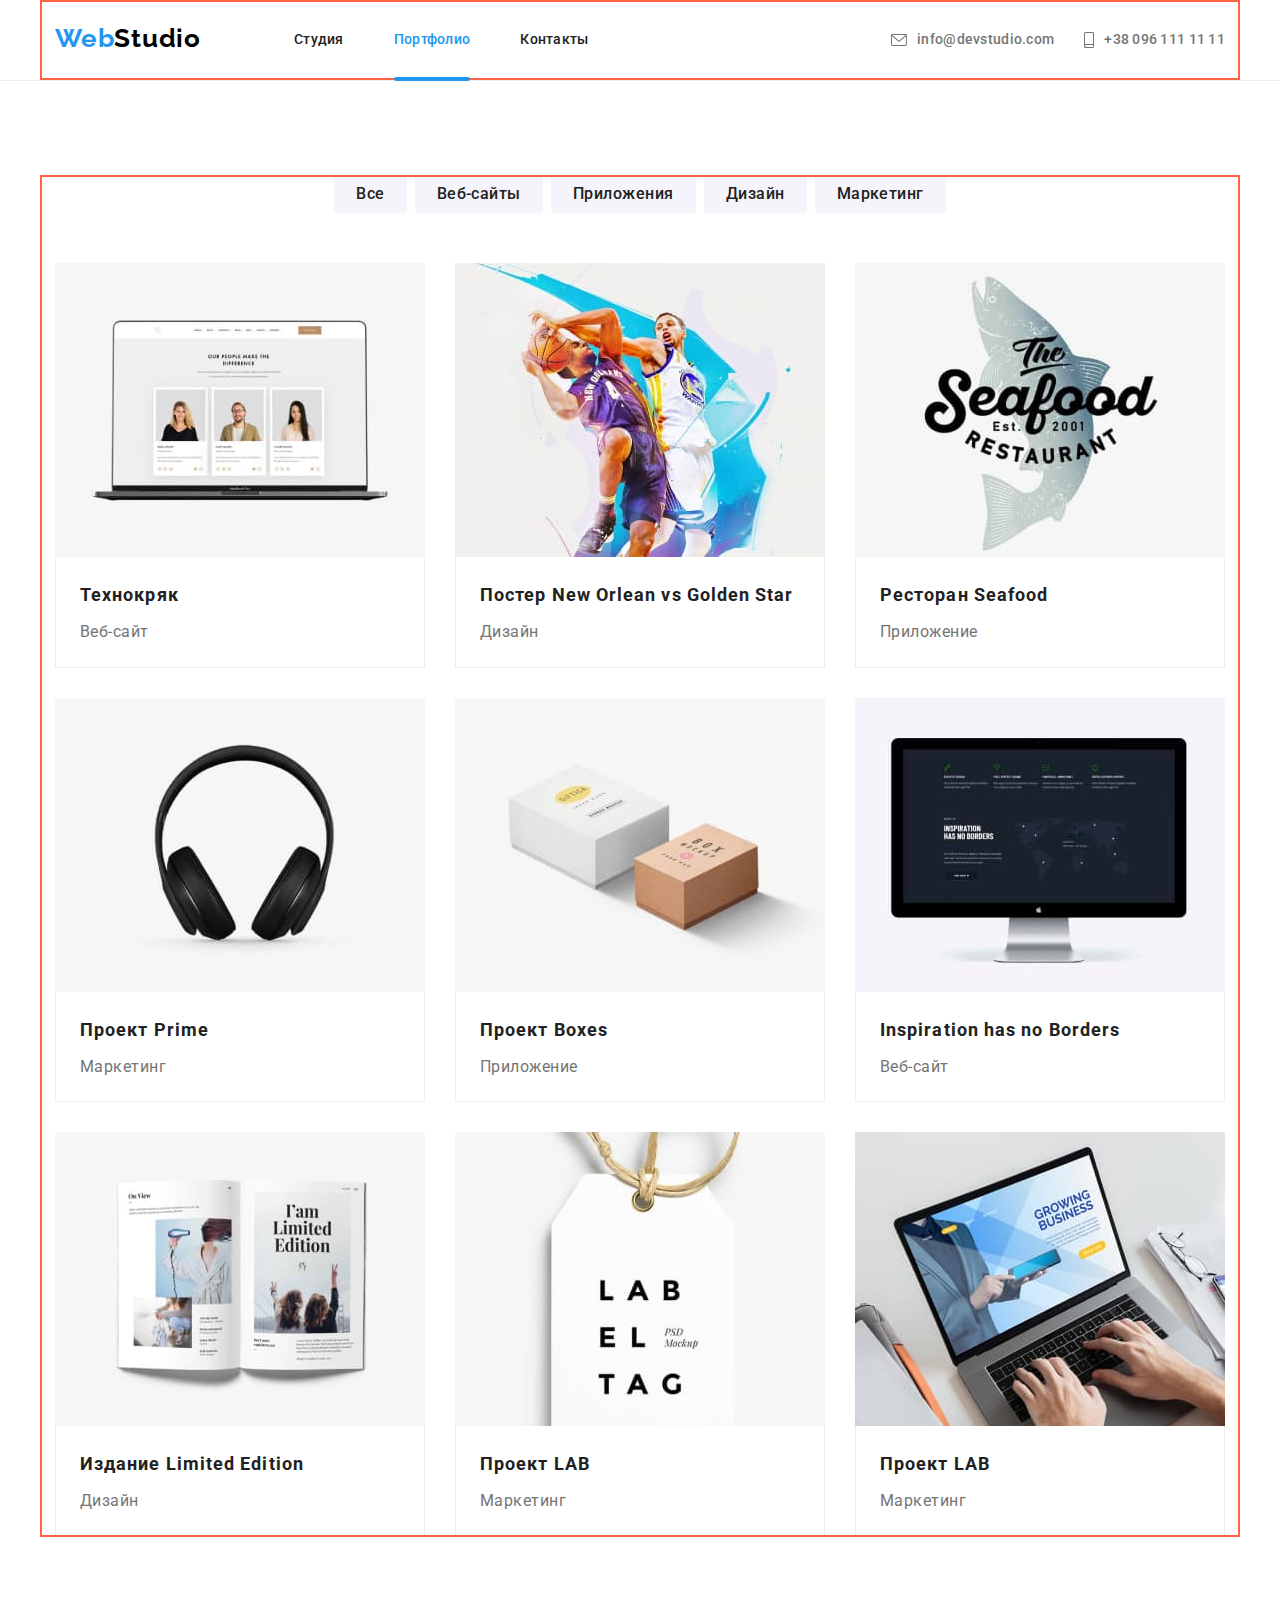
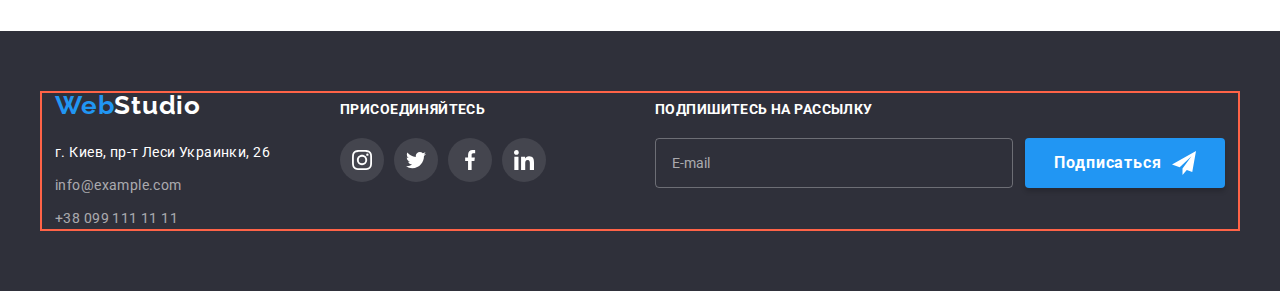
==== commit 04c68986: "update styles and markup" ====
--- a/portfolio.html
+++ b/portfolio.html
@@ -21,11 +21,14 @@
         <a class="header__logo link" href="./index.html"
           >Web<span class="header__logo--primary">Studio</span>
         </a>
-        <button class="header__button" type="button">
+        <button class="header__button"
+          type="button"
+          aria-expanded="false"
+          aria-controls="menu-container"
+          data-menu-button>
           <svg class="header__burger" width="24" height="16">
-            <use href="./images/icons.svg#menu-burger">
-
-            </use>
+            <use class="header-icon__burger" href="./images/icons.svg#menu-burger"></use>
+            <use class="header-icon__close" href="./images/icons.svg#close-burger"></use>
           </svg>
         </button>
         <nav class="navigation">
@@ -382,6 +385,7 @@
           </form>
         </div>
       </div>
+      
     </footer>
   </body>
 </html>
--- a/css/main.min.css
+++ b/css/main.min.css
@@ -1 +1 @@
-:root{--primary-description-color: #757575;--primary-white-color: #ffffff;--title-color: #212121;--logo-color: #000000;--primary-blue-color: #2196f3;--hover-button-color: #188ce8;--primary-button-color: #f5f4fa;--footer-bg-color: #2f303a;--primary-bg-color: #e5e5e5;--primary-font-size: 14px;--primary-font-weight: 400;--primary-font-family: Roboto, sans-serif;--animation: 250ms cubic-bezier(0.4, 0, 0.2, 1)}body{background-color:var(--primary-white-color);font-size:var(--primary-font-size);font-weight:var(--primary-font-weight);font-family:var(--primary-font-family)}.container{max-width:480px;padding-left:15px;padding-right:15px;margin-left:auto;margin-right:auto;outline:2px solid tomato;outline-offset:-2px}@media screen and (min-width: 768px){.container{max-width:768px}}@media screen and (min-width: 1200px){.container{max-width:1200px}}ul{margin:0;padding:0;list-style:none}h1,h2,h3,h4,h5,h6,p{margin:0}img{display:block;max-width:100%;height:auto}input{display:-webkit-box;display:-ms-flexbox;display:flex;cursor:pointer}button{cursor:pointer}.link{text-decoration:none;color:currentColor}.section{padding-top:60px;padding-bottom:60px}@media screen and (min-width: 1200px){.section{padding-top:94px;padding-bottom:94px}}.subtitle{margin-bottom:50px;font-weight:700;font-size:36px;line-height:1.17;text-align:center;letter-spacing:.03em;color:var(--title-color)}.button{width:200px;height:50px;border-radius:4px;border:none;font-weight:700;font-family:inherit;font-size:16px;line-height:1.87;text-align:center;letter-spacing:.06em}.header{border-bottom:1px solid #ececec}.header__container{display:-webkit-box;display:-ms-flexbox;display:flex}.header__logo{padding-top:24px;padding-bottom:25px;font-family:Raleway,sans-serif;font-weight:700;font-size:26px;line-height:1.15;letter-spacing:.03em;color:var(--primary-blue-color)}.header__logo--primary{color:var(--logo-color)}.navigation__list{display:-webkit-box;display:-ms-flexbox;display:flex;margin-left:93px}.navigation__item{position:relative}.navigation__item:not(:last-child){margin-right:50px}.navigation__link{display:block;padding-top:32px;padding-bottom:32px;-webkit-transition:color var(--animation);transition:color var(--animation);font-weight:500;line-height:1.14;letter-spacing:.02em;color:var(--title-color)}.navigation__link--current{color:var(--primary-blue-color)}.navigation__link--current::after{content:"";position:absolute;left:0;bottom:-1px;width:100%;border-radius:2px;border-bottom:4px solid var(--primary-blue-color)}.navigation__link:hover,.navigation__link:focus{color:var(--primary-blue-color)}.header-contacts{display:-webkit-box;display:-ms-flexbox;display:flex;margin-left:auto}.header-contacts__item>.header-contacts__link{display:-webkit-box;display:-ms-flexbox;display:flex;-webkit-box-align:center;-ms-flex-align:center;align-items:center;font-weight:500;line-height:1.14;letter-spacing:.02em;color:var(--primary-description-color)}.header-contacts__item:not(:last-child){margin-right:50px}.header-contacts__link{display:block;padding-top:32px;padding-bottom:32px;-webkit-transition:color var(--animation),fill var(--animation);transition:color var(--animation),fill var(--animation)}.header-contacts__link:hover,.header-contacts__link:focus{color:var(--primary-blue-color);fill:var(--primary-blue-color)}.header-contacts__icon--wrapper{display:-webkit-box;display:-ms-flexbox;display:flex;margin-right:10px}.header-contacts__icon{fill:currentColor}.hero{background-image:-webkit-gradient(linear, left top, left bottom, from(rgba(47, 48, 58, 0.4)), to(rgba(47, 48, 58, 0.4))),url(../images/hero-opti.jpeg);background-image:linear-gradient(rgba(47, 48, 58, 0.4), rgba(47, 48, 58, 0.4)),url(../images/hero-opti.jpeg);background-size:cover;background-repeat:no-repeat;background-position:50% 50%;max-width:1600px;margin-left:auto;margin-right:auto;background-color:#c4c4c4;text-align:center;padding-top:200px;padding-bottom:200px}.hero__container{margin:0 auto;width:360px}@media screen and (min-width: 1200px){.hero__container{width:696px}}.hero__title{margin-bottom:30px;font-weight:900;font-size:26px;line-height:1.36;color:var(--primary-white-color);letter-spacing:.06em;text-transform:uppercase;text-align:center}@media screen and (min-width: 1200px){.hero__title{font-size:44px}}.hero__button{background-color:var(--primary-blue-color);color:var(--primary-white-color);-webkit-transition:background-color var(--animation);transition:background-color var(--animation)}.hero__button:hover,.hero__button:focus{background-color:var(--hover-button-color)}.backdrop{position:fixed;top:0;left:0;width:100%;height:100%;background-color:rgba(0,0,0,.2);opacity:1;visibility:visible;-webkit-transition:opacity var(--animation);transition:opacity var(--animation)}.is-hidden{opacity:0;pointer-events:none}.backdrop.is-hidden .modal{-webkit-transform:translate(-50%, -50%) scale(2);transform:translate(-50%, -50%) scale(2)}.modal{position:absolute;top:50%;left:50%;-webkit-transform:translate(-50%, -50%) scale(1);transform:translate(-50%, -50%) scale(1);min-height:609px;min-width:450px;padding:40px;background-color:var(--primary-white-color);-webkit-box-shadow:1px 0px 2px rgba(0,0,0,.2),1px 0px 1px rgba(0,0,0,.14),3px 0px 1px rgba(0,0,0,.12);box-shadow:1px 0px 2px rgba(0,0,0,.2),1px 0px 1px rgba(0,0,0,.14),3px 0px 1px rgba(0,0,0,.12);border-radius:4px;-webkit-transition:-webkit-transform var(--animation);transition:-webkit-transform var(--animation);transition:transform var(--animation);transition:transform var(--animation), -webkit-transform var(--animation)}@media screen and (min-width: 1200px){.modal{min-height:581px;min-width:528px}}.button-close{position:absolute;display:-webkit-box;display:-ms-flexbox;display:flex;-webkit-box-align:center;-ms-flex-align:center;align-items:center;-webkit-box-pack:center;-ms-flex-pack:center;justify-content:center;width:30px;height:30px;top:8px;right:8px;border-radius:50%;background-color:var(--primary-white-color);border:1px solid rgba(0,0,0,.1);-webkit-transition:fill var(--animation);transition:fill var(--animation)}.button-close:hover,.button-close:focus{fill:var(--primary-blue-color)}.modal__title{margin-bottom:12px;font-weight:700;font-size:20px;line-height:1.15;text-align:center;letter-spacing:.03em;color:var(--title-color)}.modal__button{margin:0 auto;margin-top:30px;display:-webkit-box;display:-ms-flexbox;display:flex;-webkit-box-pack:center;-ms-flex-pack:center;justify-content:center;-webkit-box-align:center;-ms-flex-align:center;align-items:center;background-color:var(--primary-blue-color);color:var(--primary-white-color);-webkit-box-shadow:0px 4px 4px rgba(0,0,0,.15);box-shadow:0px 4px 4px rgba(0,0,0,.15);-webkit-transition:background-color var(--animation);transition:background-color var(--animation)}.modal__button:hover,.modal__button:focus{background-color:var(--hover-button-color)}.modal__wrapper{margin-bottom:10px;position:relative}.modal__input{padding-left:35px;min-height:40px;width:100%;display:-webkit-box;display:-ms-flexbox;display:flex;-webkit-box-orient:vertical;-webkit-box-direction:normal;-ms-flex-direction:column;flex-direction:column;-webkit-box-align:start;-ms-flex-align:start;align-items:flex-start;cursor:pointer;outline:rgba(0,0,0,0);border:1px solid rgba(33,33,33,.2);margin-top:4px;-webkit-transition:border-color var(--animation);transition:border-color var(--animation);border-radius:4px}.modal__input:hover,.modal__input:focus{border-color:var(--primary-blue-color)}.modal__label{font-size:12px;position:relative;width:100%;display:-webkit-box;display:-ms-flexbox;display:flex;-webkit-box-orient:vertical;-webkit-box-direction:normal;-ms-flex-direction:column;flex-direction:column;-webkit-box-align:start;-ms-flex-align:start;align-items:flex-start;cursor:pointer;color:var(--primary-description-color)}.modal__field{position:relative;width:100%}.modal__icon{position:absolute;display:-webkit-box;display:-ms-flexbox;display:flex;margin-left:12px;top:50%;-webkit-transform:translate(0%, -50%);transform:translate(0%, -50%);-webkit-transition:fill var(--animation);transition:fill var(--animation)}.modal__input:hover+.modal__icon,.modal__input:focus+.modal__icon{fill:var(--primary-blue-color)}.modal-comment__textarea{min-height:120px;margin-top:4px;-webkit-box-orient:vertical;-webkit-box-direction:normal;-ms-flex-direction:column;flex-direction:column;display:-webkit-box;display:-ms-flexbox;display:flex;-webkit-box-align:start;-ms-flex-align:start;align-items:flex-start;width:100%;resize:none;cursor:pointer;padding:12px 16px;outline:rgba(0,0,0,0);border-color:rgba(33,33,33,.2);border-radius:4px;-webkit-transition:border-color var(--animation);transition:border-color var(--animation)}.modal-comment__textarea::-webkit-input-placeholder{color:rgba(117,117,117,.5);font-size:14px}.modal-comment__textarea::-moz-placeholder{color:rgba(117,117,117,.5);font-size:14px}.modal-comment__textarea:-ms-input-placeholder{color:rgba(117,117,117,.5);font-size:14px}.modal-comment__textarea::-ms-input-placeholder{color:rgba(117,117,117,.5);font-size:14px}.modal-comment__textarea::placeholder{color:rgba(117,117,117,.5);font-size:14px}.modal-comment__textarea:hover,.modal-comment__textarea:focus{border-color:var(--primary-blue-color)}.modal-agreement__wrapper{display:-webkit-box;display:-ms-flexbox;display:flex;-webkit-box-pack:center;-ms-flex-pack:center;justify-content:center;-webkit-box-align:center;-ms-flex-align:center;align-items:center;margin-top:20px}.modal-agreement__title{color:var(--primary-description-color);line-height:1.71;letter-spacing:.03em;cursor:pointer;font-size:12px}@media screen and (min-width: 1200px){.modal-agreement__title{font-size:14px}}.modal-agreement__link{line-height:1.71;letter-spacing:.03em;color:var(--primary-blue-color);font-size:12px}@media screen and (min-width: 1200px){.modal-agreement__link{font-size:14px}}.modal-agreement__border{display:-webkit-inline-box;display:-ms-inline-flexbox;display:inline-flex;-webkit-box-align:center;-ms-flex-align:center;align-items:center;-webkit-box-pack:center;-ms-flex-pack:center;justify-content:center;width:16px;height:15px;border-radius:2px;outline:2px solid var(--title-color);margin-right:7px;cursor:pointer;outline-offset:-2px;-webkit-transition:background-color var(--animation),outline-color var(--animation);transition:background-color var(--animation),outline-color var(--animation)}.modal-agreement__icon{fill:rgba(0,0,0,0)}.modal-agreement__checkbox:checked+.modal-agreement__border{background-color:var(--primary-blue-color);outline-color:var(--primary-blue-color);border:none}.modal-agreement__checkbox:checked+.modal-agreement__border>.modal-agreement__icon{fill:var(--primary-white-color)}@media screen and (max-width: 1199px){.engagement{display:none}}.engagement__list{display:-webkit-box;display:-ms-flexbox;display:flex;gap:30px}.engagement__item{width:370px}.engagement__description{position:absolute;bottom:0;width:100%;height:70px;display:-webkit-box;display:-ms-flexbox;display:flex;-webkit-box-align:center;-ms-flex-align:center;align-items:center;-webkit-box-pack:center;-ms-flex-pack:center;justify-content:center;font-weight:700;font-size:14px;line-height:1.14;text-align:center;letter-spacing:.03em;text-transform:uppercase;background-color:rgba(47,48,58,.8);color:var(--primary-white-color)}.engagement__description--wrapper{position:relative;display:-webkit-box;display:-ms-flexbox;display:flex;-webkit-box-align:center;-ms-flex-align:center;align-items:center;-webkit-box-pack:center;-ms-flex-pack:center;justify-content:center}.team{background-color:var(--primary-button-color)}.team .team__list{display:-webkit-box;display:-ms-flexbox;display:flex;-ms-flex-wrap:wrap;flex-wrap:wrap;gap:30px}@media screen and (min-width: 1200px){.team .team__list{-ms-flex-wrap:nowrap;flex-wrap:nowrap}}.team__member{background-color:var(--primary-white-color);-webkit-box-shadow:0px 1px 3px rgba(0,0,0,.12),0px 1px 1px rgba(0,0,0,.14),0px 2px 1px rgba(0,0,0,.2);box-shadow:0px 1px 3px rgba(0,0,0,.12),0px 1px 1px rgba(0,0,0,.14),0px 2px 1px rgba(0,0,0,.2);border-radius:0px 0px 4px 4px;-ms-flex-preferred-size:450px;flex-basis:450px}@media screen and (min-width: 768px){.team__member{-ms-flex-preferred-size:354px;flex-basis:354px}}@media screen and (min-width: 1200px){.team__member{-ms-flex-preferred-size:270px;flex-basis:270px}}@media screen and (max-width: 479px){.team__image{max:width 100%}}@media screen and (min-width: 480px){.team__image{width:450px}}@media screen and (min-width: 768px){.team__image{width:354px}}@media screen and (min-width: 1200px){.team__image{width:270px}}.team__text{padding-top:30px;padding-bottom:30px}.team__name{margin-bottom:10px;font-weight:500;font-size:16px;line-height:1.19;color:var(--title-color);text-align:center;letter-spacing:.03em}.team__position{margin-bottom:10px;font-size:16px;line-height:1.18;text-align:center;letter-spacing:.03em;color:var(--primary-description-color)}.social-icon{display:-webkit-box;display:-ms-flexbox;display:flex;gap:10px;-webkit-box-pack:center;-ms-flex-pack:center;justify-content:center}.social-icon__logo{fill:currentColor}.social-icon__item{fill:currentColor;display:-webkit-box;display:-ms-flexbox;display:flex;-webkit-box-pack:center;-ms-flex-pack:center;justify-content:center;height:44px;width:44px}.social-icon__item:last-child{margin-right:0}.social-icon__link{border-radius:50%;color:#afb1b8;width:44px;height:44px;display:-webkit-box;display:-ms-flexbox;display:flex;-webkit-box-align:center;-ms-flex-align:center;align-items:center;-webkit-box-pack:center;-ms-flex-pack:center;justify-content:center;-webkit-transition:fill var(--animation),color var(--animation),background-color var(--animation);transition:fill var(--animation),color var(--animation),background-color var(--animation)}.social-icon__link:hover,.social-icon__link:focus{fill:var(--primary-white-color);color:var(--primary-white-color);background-color:var(--primary-blue-color)}.portfolio-button--wrapper{margin-bottom:50px}.portfolio-button__list{display:-webkit-box;display:-ms-flexbox;display:flex;-webkit-box-pack:center;-ms-flex-pack:center;justify-content:center}.portfolio-button__item:not(:last-child){margin-right:8px}.portfolio-button__btn{font-family:inherit;font-weight:500;font-size:16px;line-height:1.6;text-align:center;letter-spacing:.03em;padding:6px 22px;border:none;border-radius:4px;background-color:var(--primary-button-color);color:var(--title-color);-webkit-transition:color var(--animation),background-color var(--animation),-webkit-box-shadow var(--animation);transition:color var(--animation),background-color var(--animation),-webkit-box-shadow var(--animation);transition:color var(--animation),background-color var(--animation),box-shadow var(--animation);transition:color var(--animation),background-color var(--animation),box-shadow var(--animation),-webkit-box-shadow var(--animation)}.portfolio-button__btn:focus,.portfolio-button__btn:hover{color:var(--primary-white-color);background-color:var(--primary-blue-color);-webkit-box-shadow:0px 3px 1px rgba(0,0,0,.1),0px 1px 2px rgba(0,0,0,.08),0px 2px 2px rgba(0,0,0,.12);box-shadow:0px 3px 1px rgba(0,0,0,.1),0px 1px 2px rgba(0,0,0,.08),0px 2px 2px rgba(0,0,0,.12)}.projects{-ms-flex-wrap:wrap;flex-wrap:wrap;display:-webkit-box;display:-ms-flexbox;display:flex;gap:30px}.projects__item{-ms-flex-preferred-size:370px;flex-basis:370px;height:100%}.projects__card{display:block;-webkit-transition:opacity var(--animation),-webkit-box-shadow var(--animation);transition:opacity var(--animation),-webkit-box-shadow var(--animation);transition:box-shadow var(--animation),opacity var(--animation);transition:box-shadow var(--animation),opacity var(--animation),-webkit-box-shadow var(--animation)}.projects__card:hover,.projects__card:focus{-webkit-box-shadow:0px 1px 1px rgba(0,0,0,.12),0px 4px 4px rgba(0,0,0,.06),1px 4px 6px rgba(0,0,0,.16);box-shadow:0px 1px 1px rgba(0,0,0,.12),0px 4px 4px rgba(0,0,0,.06),1px 4px 6px rgba(0,0,0,.16)}.projects__card--wrapper{position:relative;overflow:hidden}.projects__overlay{position:absolute;left:0;top:0;opacity:0;padding:63px 24px;font-size:18px;line-height:1.55;vertical-align:top;letter-spacing:.03em;background-color:rgba(33,150,243,.9);color:var(--primary-white-color);-webkit-transform:translateY(100%);transform:translateY(100%);-webkit-transition:opacity var(--animation),-webkit-transform var(--animation);transition:opacity var(--animation),-webkit-transform var(--animation);transition:transform var(--animation),opacity var(--animation);transition:transform var(--animation),opacity var(--animation),-webkit-transform var(--animation)}.projects__item:hover .projects__overlay{-webkit-transform:translateY(0);transform:translateY(0);opacity:1}.projects__text--wrapper{overflow:hidden;padding-top:20px;padding-right:24px;padding-bottom:20px;padding-left:24px;border-right:1px solid #eee;border-bottom:1px solid #eee;border-left:1px solid #eee}.projects__title{margin-bottom:4px;text-align:left;font-weight:700;font-size:18px;line-height:2;letter-spacing:.06em;color:var(--title-color)}.projects__description{text-align:left;font-size:16px;line-height:1.87;letter-spacing:.03em;color:var(--primary-description-color)}.footer{background-color:var(--footer-bg-color);padding-top:60px;padding-bottom:60px}.footer__container{display:-webkit-box;display:-ms-flexbox;display:flex;-webkit-box-orient:vertical;-webkit-box-direction:normal;-ms-flex-direction:column;flex-direction:column;-webkit-box-align:center;-ms-flex-align:center;align-items:center}@media screen and (min-width: 1200px){.footer__container{-webkit-box-orient:horizontal;-webkit-box-direction:normal;-ms-flex-direction:row;flex-direction:row;-webkit-box-align:baseline;-ms-flex-align:baseline;align-items:baseline;-ms-flex-wrap:wrap;flex-wrap:wrap;gap:93px}}.footer-left{display:-webkit-box;display:-ms-flexbox;display:flex;-webkit-box-orient:vertical;-webkit-box-direction:normal;-ms-flex-direction:column;flex-direction:column;-webkit-box-align:center;-ms-flex-align:center;align-items:center;-webkit-box-align:baseline;-ms-flex-align:baseline;align-items:baseline;gap:60px}@media screen and (min-width: 768px){.footer-left{-webkit-box-orient:horizontal;-webkit-box-direction:normal;-ms-flex-direction:row;flex-direction:row;gap:165px;margin-bottom:60px}}@media screen and (min-width: 1200px){.footer-left{margin-bottom:0;gap:70px}}.footer-address{display:-webkit-box;display:-ms-flexbox;display:flex;-webkit-box-align:center;-ms-flex-align:center;align-items:center;-webkit-box-orient:vertical;-webkit-box-direction:normal;-ms-flex-direction:column;flex-direction:column}@media screen and (min-width: 1200px){.footer-address{display:block}}.footer__logo{padding-top:0;padding-bottom:0;margin-bottom:20px;display:block}.footer__logo--secondary{color:var(--primary-white-color)}.footer-address__list{display:-webkit-box;display:-ms-flexbox;display:flex;-webkit-box-align:center;-ms-flex-align:center;align-items:center;-webkit-box-orient:vertical;-webkit-box-direction:normal;-ms-flex-direction:column;flex-direction:column}@media screen and (min-width: 1200px){.footer-address__list{display:block}}.footer-address__link{display:block;margin-bottom:8px;font-style:normal;line-height:1.71;letter-spacing:.03em;color:var(--primary-white-color);-webkit-transition:color var(--animation);transition:color var(--animation)}@media screen and (min-width: 1200px){.footer-address__link{margin-bottom:9px}}.footer-address__link:focus,.footer-address__link:hover{color:var(--primary-blue-color)}.footer-contacts__item:not(:last-child){margin-bottom:8px}@media screen and (min-width: 1200px){.footer-contacts__item:not(:last-child){margin-bottom:9px}}.footer-contacts__link{font-style:normal;line-height:1.71;letter-spacing:.03em;color:rgba(255,255,255,.6);-webkit-transition:color var(--animation);transition:color var(--animation)}.footer-contacts__link:focus,.footer-contacts__link:hover{color:var(--primary-blue-color)}.footer-social{display:-webkit-box;display:-ms-flexbox;display:flex;-webkit-box-align:center;-ms-flex-align:center;align-items:center;-webkit-box-orient:vertical;-webkit-box-direction:normal;-ms-flex-direction:column;flex-direction:column;margin-bottom:60px}@media screen and (min-width: 768px){.footer-social{margin-bottom:0}}@media screen and (min-width: 1200px){.footer-social{display:block}}.footer-social__description{margin-bottom:20px;font-weight:700;font-size:14px;line-height:1.14;letter-spacing:.03em;text-transform:uppercase;color:var(--primary-white-color)}.footer-social__list{display:-webkit-box;display:-ms-flexbox;display:flex;gap:10px;-webkit-box-pack:center;-ms-flex-pack:center;justify-content:center}.footer-social__item{fill:currentColor;display:-webkit-box;display:-ms-flexbox;display:flex;-webkit-box-pack:center;-ms-flex-pack:center;justify-content:center;height:44px;width:44px}.footer-social__item:last-child{margin-right:0}.footer-social__link{color:var(--primary-white-color);background-color:rgba(255,255,255,.1);border-radius:50%;width:44px;height:44px;display:-webkit-box;display:-ms-flexbox;display:flex;-webkit-box-align:center;-ms-flex-align:center;align-items:center;-webkit-box-pack:center;-ms-flex-pack:center;justify-content:center;-webkit-transition:fill var(--animation),color var(--animation),background-color var(--animation);transition:fill var(--animation),color var(--animation),background-color var(--animation)}.footer-social__link:hover,.footer-social__link:focus{fill:var(--primary-white-color);color:var(--primary-white-color);background-color:var(--primary-blue-color);border-radius:50%}.footer-social__icon{fill:currentColor}.footer-right{display:-webkit-box;display:-ms-flexbox;display:flex;-webkit-box-orient:vertical;-webkit-box-direction:normal;-ms-flex-direction:column;flex-direction:column;-webkit-box-align:center;-ms-flex-align:center;align-items:center}@media screen and (min-width: 1200px){.footer-right{display:block}}.footer-right__subscription{display:-webkit-box;display:-ms-flexbox;display:flex;-webkit-box-orient:vertical;-webkit-box-direction:normal;-ms-flex-direction:column;flex-direction:column;-webkit-box-align:center;-ms-flex-align:center;align-items:center}@media screen and (min-width: 1200px){.footer-right__subscription{-webkit-box-orient:horizontal;-webkit-box-direction:normal;-ms-flex-direction:row;flex-direction:row}}.footer-right__label{margin-bottom:20px}@media screen and (min-width: 1200px){.footer-right__label{margin-bottom:0;margin-right:12px}}.footer-right__input{height:50px;width:358px;background-color:inherit;border:1px solid rgba(255,255,255,.3);border-radius:4px;padding-left:16px;outline:none;color:var(--primary-white-color)}.footer-right__input::-webkit-input-placeholder{color:rgba(255,255,255,.6)}.footer-right__input::-moz-placeholder{color:rgba(255,255,255,.6)}.footer-right__input:-ms-input-placeholder{color:rgba(255,255,255,.6)}.footer-right__input::-ms-input-placeholder{color:rgba(255,255,255,.6)}.footer-right__input::placeholder{color:rgba(255,255,255,.6)}.footer-right__button{background-color:var(--primary-blue-color);color:var(--primary-white-color);-webkit-box-shadow:0px 4px 4px rgba(0,0,0,.15);box-shadow:0px 4px 4px rgba(0,0,0,.15)}.footer-right__icon{margin-left:10px;fill:var(--primary-white-color)}@media screen and (min-width: 1200px){.features{padding-bottom:0}}@media screen and (min-width: 768px){.features__list{display:-webkit-box;display:-ms-flexbox;display:flex;-ms-flex-wrap:wrap;flex-wrap:wrap;gap:30px}}@media screen and (min-width: 1200px){.features__list{display:-webkit-box;display:-ms-flexbox;display:flex;-ms-flex-wrap:nowrap;flex-wrap:nowrap}}.features__item:not(:last-child){margin-bottom:30px}@media screen and (min-width: 768px){.features__item:not(:last-child){margin-bottom:0}}.features__icon--wrapper{display:-webkit-box;display:-ms-flexbox;display:flex;-webkit-box-pack:center;-ms-flex-pack:center;justify-content:center;-webkit-box-align:center;-ms-flex-align:center;align-items:center;max-width:450px;height:120px;background-color:var(--primary-button-color);border-radius:4px}@media screen and (min-width: 768px){.features__icon--wrapper{max-width:354px}}@media screen and (min-width: 1200px){.features__icon--wrapper{max-width:270px}}.features__title{margin-bottom:10px;font-size:14px;font-weight:700;color:var(--title-color);line-height:1.14;letter-spacing:.03em;text-transform:uppercase;display:-webkit-box;display:-ms-flexbox;display:flex;-webkit-box-pack:center;-ms-flex-pack:center;justify-content:center;margin-top:30px}@media screen and (min-width: 768px){.features__title{display:block}}.features__description{line-height:1.71;letter-spacing:.03em;color:var(--primary-description-color)}@media screen and (min-width: 768px){.features__description{max-width:354px}}.clients__list{display:-webkit-box;display:-ms-flexbox;display:flex;-ms-flex-wrap:wrap;flex-wrap:wrap;gap:30px}@media screen and (min-width: 1200px){.clients__list{-ms-flex-wrap:nowrap;flex-wrap:nowrap}}.clients__item{width:170px;height:92px}@media screen and (min-width: 480px){.clients__item{width:210px}}@media screen and (min-width: 768px){.clients__item{width:226px}}@media screen and (min-width: 1200px){.clients__item{width:170px}}.clients__card{height:92px;width:170px;display:-webkit-box;display:-ms-flexbox;display:flex;-webkit-box-pack:center;-ms-flex-pack:center;justify-content:center;-webkit-box-align:center;-ms-flex-align:center;align-items:center;color:#afb1b8;border:1px solid #afb1b8;border-radius:4px;-webkit-transition:border var(--animation),fill var(--animation),color var(--animation);transition:border var(--animation),fill var(--animation),color var(--animation)}@media screen and (min-width: 480px){.clients__card{width:210px}}@media screen and (min-width: 768px){.clients__card{width:226px}}@media screen and (min-width: 1200px){.clients__card{width:170px}}.clients__card:hover,.clients__card:focus{border:1px solid var(--primary-blue-color);fill:var(--primary-blue-color);color:var(--primary-blue-color)}.clients__icon{fill:currentColor}.visually-hidden{position:absolute;white-space:nowrap;width:1px;height:1px;overflow:hidden;border:0;padding:0;clip:rect(0 0 0 0);-webkit-clip-path:inset(50%);clip-path:inset(50%);margin:-1px}/*# sourceMappingURL=main.min.css.map */+:root{--primary-description-color: #757575;--primary-white-color: #ffffff;--title-color: #212121;--logo-color: #000000;--primary-blue-color: #2196f3;--hover-button-color: #188ce8;--primary-button-color: #f5f4fa;--footer-bg-color: #2f303a;--primary-bg-color: #e5e5e5;--primary-font-size: 14px;--primary-font-weight: 400;--primary-font-family: Roboto, sans-serif;--animation: 250ms cubic-bezier(0.4, 0, 0.2, 1)}body{background-color:var(--primary-white-color);font-size:var(--primary-font-size);font-weight:var(--primary-font-weight);font-family:var(--primary-font-family)}.container{max-width:480px;padding-left:15px;padding-right:15px;margin-left:auto;margin-right:auto;outline:2px solid tomato;outline-offset:-2px}@media screen and (min-width: 768px){.container{max-width:768px}}@media screen and (min-width: 1200px){.container{max-width:1200px}}ul{margin:0;padding:0;list-style:none}h1,h2,h3,h4,h5,h6,p{margin:0}img{display:block;max-width:100%;height:auto}input{display:-webkit-box;display:-ms-flexbox;display:flex;cursor:pointer}button{cursor:pointer}.link{text-decoration:none;color:currentColor}.section{padding-top:60px;padding-bottom:60px}@media screen and (min-width: 1200px){.section{padding-top:94px;padding-bottom:94px}}.subtitle{margin-bottom:50px;font-weight:700;font-size:36px;line-height:1.17;text-align:center;letter-spacing:.03em;color:var(--title-color)}.button{width:200px;height:50px;border-radius:4px;border:none;font-weight:700;font-family:inherit;font-size:16px;line-height:1.87;text-align:center;letter-spacing:.06em}.header{border-bottom:1px solid #ececec}.header__container{display:-webkit-box;display:-ms-flexbox;display:flex;-webkit-box-align:baseline;-ms-flex-align:baseline;align-items:baseline}@media screen and (min-width: 768px){.header__container{-webkit-box-align:stretch;-ms-flex-align:stretch;align-items:stretch}}.header__logo{padding-top:16px;padding-bottom:16px;font-family:Raleway,sans-serif;font-weight:700;font-size:26px;line-height:1.15;letter-spacing:.03em;color:var(--primary-blue-color)}@media screen and (min-width: 768px){.header__logo{padding-top:24px;padding-bottom:25px}}.header__logo--primary{color:var(--logo-color)}.header__button{margin-left:auto;background-color:#fff;border:none}@media screen and (min-width: 768px){.header__button{display:none}}.navigation{display:none}@media screen and (min-width: 768px){.navigation{display:block}}.navigation__list{display:-webkit-box;display:-ms-flexbox;display:flex;margin-left:93px}.navigation__item{position:relative}.navigation__item:not(:last-child){margin-right:50px}.navigation__link{display:block;padding-top:32px;padding-bottom:32px;-webkit-transition:color var(--animation);transition:color var(--animation);font-weight:500;line-height:1.14;letter-spacing:.02em;color:var(--title-color)}.navigation__link--current{color:var(--primary-blue-color)}.navigation__link--current::after{content:"";position:absolute;left:0;bottom:-1px;width:100%;border-radius:2px;border-bottom:4px solid var(--primary-blue-color)}@media screen and (max-width: 767px){.navigation__link--current::after{display:none}}.navigation__link:hover,.navigation__link:focus{color:var(--primary-blue-color)}.header-contacts{display:none}@media screen and (min-width: 768px){.header-contacts{display:-webkit-box;display:-ms-flexbox;display:flex;margin-left:auto;-webkit-box-orient:vertical;-webkit-box-direction:normal;-ms-flex-direction:column;flex-direction:column;-webkit-box-pack:center;-ms-flex-pack:center;justify-content:center}}@media screen and (min-width: 1200px){.header-contacts{-webkit-box-orient:horizontal;-webkit-box-direction:normal;-ms-flex-direction:row;flex-direction:row}}.header-contacts__item>.header-contacts__link{display:-webkit-box;display:-ms-flexbox;display:flex;-webkit-box-align:center;-ms-flex-align:center;align-items:center;font-weight:500;line-height:1.14;letter-spacing:.02em;color:var(--primary-description-color)}.header-contacts__item:not(:last-child){margin-bottom:10px}@media screen and (min-width: 1200px){.header-contacts__item:not(:last-child){margin-right:30px;margin-bottom:0}}.header-contacts__link{display:block;-webkit-transition:color var(--animation),fill var(--animation);transition:color var(--animation),fill var(--animation)}@media screen and (min-width: 1200px){.header-contacts__link{padding-top:32px;padding-bottom:32px}}.header-contacts__link:hover,.header-contacts__link:focus{color:var(--primary-blue-color);fill:var(--primary-blue-color)}.header-contacts__icon--wrapper{display:-webkit-box;display:-ms-flexbox;display:flex;margin-right:10px}.header-contacts__icon{fill:currentColor}.hero{background-size:cover;background-repeat:no-repeat;background-position:50% 50%;max-width:1600px;margin-left:auto;margin-right:auto;background-color:#c4c4c4;text-align:center;padding-top:200px;padding-bottom:200px;background-image:-webkit-gradient(linear, left top, left bottom, from(rgba(47, 48, 58, 0.4)), to(rgba(47, 48, 58, 0.4))),url(../images/hero-opti.jpeg);background-image:linear-gradient(rgba(47, 48, 58, 0.4), rgba(47, 48, 58, 0.4)),url(../images/hero-opti.jpeg)}.hero__container{margin:0 auto;max-width:360px}@media screen and (min-width: 1200px){.hero__container{max-width:696px}}.hero__title{margin-bottom:30px;font-weight:900;font-size:26px;line-height:1.36;color:var(--primary-white-color);letter-spacing:.06em;text-transform:uppercase;text-align:center}@media screen and (min-width: 1200px){.hero__title{font-size:44px}}.hero__button{background-color:var(--primary-blue-color);color:var(--primary-white-color);-webkit-transition:background-color var(--animation);transition:background-color var(--animation)}.hero__button:hover,.hero__button:focus{background-color:var(--hover-button-color)}.backdrop{position:fixed;top:0;left:0;width:100%;height:100%;background-color:rgba(0,0,0,.2);opacity:1;visibility:visible;-webkit-transition:opacity var(--animation);transition:opacity var(--animation)}.is-hidden{opacity:0;pointer-events:none}.backdrop.is-hidden .modal{-webkit-transform:translate(-50%, -50%) scale(2);transform:translate(-50%, -50%) scale(2)}.modal{position:absolute;top:50%;left:50%;-webkit-transform:translate(-50%, -50%) scale(1);transform:translate(-50%, -50%) scale(1);min-height:609px;min-width:450px;padding:40px;background-color:var(--primary-white-color);-webkit-box-shadow:1px 0px 2px rgba(0,0,0,.2),1px 0px 1px rgba(0,0,0,.14),3px 0px 1px rgba(0,0,0,.12);box-shadow:1px 0px 2px rgba(0,0,0,.2),1px 0px 1px rgba(0,0,0,.14),3px 0px 1px rgba(0,0,0,.12);border-radius:4px;-webkit-transition:-webkit-transform var(--animation);transition:-webkit-transform var(--animation);transition:transform var(--animation);transition:transform var(--animation), -webkit-transform var(--animation)}@media screen and (min-width: 1200px){.modal{min-height:581px;min-width:528px}}.button-close{position:absolute;display:-webkit-box;display:-ms-flexbox;display:flex;-webkit-box-align:center;-ms-flex-align:center;align-items:center;-webkit-box-pack:center;-ms-flex-pack:center;justify-content:center;width:30px;height:30px;top:8px;right:8px;border-radius:50%;background-color:var(--primary-white-color);border:1px solid rgba(0,0,0,.1);-webkit-transition:fill var(--animation);transition:fill var(--animation)}.button-close:hover,.button-close:focus{fill:var(--primary-blue-color)}.modal__title{margin-bottom:12px;font-weight:700;font-size:20px;line-height:1.15;text-align:center;letter-spacing:.03em;color:var(--title-color)}.modal__button{margin:0 auto;margin-top:30px;display:-webkit-box;display:-ms-flexbox;display:flex;-webkit-box-pack:center;-ms-flex-pack:center;justify-content:center;-webkit-box-align:center;-ms-flex-align:center;align-items:center;background-color:var(--primary-blue-color);color:var(--primary-white-color);-webkit-box-shadow:0px 4px 4px rgba(0,0,0,.15);box-shadow:0px 4px 4px rgba(0,0,0,.15);-webkit-transition:background-color var(--animation);transition:background-color var(--animation)}.modal__button:hover,.modal__button:focus{background-color:var(--hover-button-color)}.modal__wrapper{margin-bottom:10px;position:relative}.modal__input{padding-left:35px;min-height:40px;width:100%;display:-webkit-box;display:-ms-flexbox;display:flex;-webkit-box-orient:vertical;-webkit-box-direction:normal;-ms-flex-direction:column;flex-direction:column;-webkit-box-align:start;-ms-flex-align:start;align-items:flex-start;cursor:pointer;outline:rgba(0,0,0,0);border:1px solid rgba(33,33,33,.2);margin-top:4px;-webkit-transition:border-color var(--animation);transition:border-color var(--animation);border-radius:4px}.modal__input:hover,.modal__input:focus{border-color:var(--primary-blue-color)}.modal__label{font-size:12px;position:relative;width:100%;display:-webkit-box;display:-ms-flexbox;display:flex;-webkit-box-orient:vertical;-webkit-box-direction:normal;-ms-flex-direction:column;flex-direction:column;-webkit-box-align:start;-ms-flex-align:start;align-items:flex-start;cursor:pointer;color:var(--primary-description-color)}.modal__field{position:relative;width:100%}.modal__icon{position:absolute;display:-webkit-box;display:-ms-flexbox;display:flex;margin-left:12px;top:50%;-webkit-transform:translate(0%, -50%);transform:translate(0%, -50%);-webkit-transition:fill var(--animation);transition:fill var(--animation)}.modal__input:hover+.modal__icon,.modal__input:focus+.modal__icon{fill:var(--primary-blue-color)}.modal-comment__textarea{min-height:120px;margin-top:4px;-webkit-box-orient:vertical;-webkit-box-direction:normal;-ms-flex-direction:column;flex-direction:column;display:-webkit-box;display:-ms-flexbox;display:flex;-webkit-box-align:start;-ms-flex-align:start;align-items:flex-start;width:100%;resize:none;cursor:pointer;padding:12px 16px;outline:rgba(0,0,0,0);border-color:rgba(33,33,33,.2);border-radius:4px;-webkit-transition:border-color var(--animation);transition:border-color var(--animation)}.modal-comment__textarea::-webkit-input-placeholder{color:rgba(117,117,117,.5);font-size:14px}.modal-comment__textarea::-moz-placeholder{color:rgba(117,117,117,.5);font-size:14px}.modal-comment__textarea:-ms-input-placeholder{color:rgba(117,117,117,.5);font-size:14px}.modal-comment__textarea::-ms-input-placeholder{color:rgba(117,117,117,.5);font-size:14px}.modal-comment__textarea::placeholder{color:rgba(117,117,117,.5);font-size:14px}.modal-comment__textarea:hover,.modal-comment__textarea:focus{border-color:var(--primary-blue-color)}.modal-agreement__wrapper{display:-webkit-box;display:-ms-flexbox;display:flex;-webkit-box-pack:center;-ms-flex-pack:center;justify-content:center;-webkit-box-align:center;-ms-flex-align:center;align-items:center;margin-top:20px}.modal-agreement__title{color:var(--primary-description-color);line-height:1.71;letter-spacing:.03em;cursor:pointer;font-size:12px}@media screen and (min-width: 1200px){.modal-agreement__title{font-size:14px}}.modal-agreement__link{line-height:1.71;letter-spacing:.03em;color:var(--primary-blue-color);font-size:12px}@media screen and (min-width: 1200px){.modal-agreement__link{font-size:14px}}.modal-agreement__border{display:-webkit-inline-box;display:-ms-inline-flexbox;display:inline-flex;-webkit-box-align:center;-ms-flex-align:center;align-items:center;-webkit-box-pack:center;-ms-flex-pack:center;justify-content:center;width:16px;height:15px;border-radius:2px;outline:2px solid var(--title-color);margin-right:7px;cursor:pointer;outline-offset:-2px;-webkit-transition:background-color var(--animation),outline-color var(--animation);transition:background-color var(--animation),outline-color var(--animation)}.modal-agreement__icon{fill:rgba(0,0,0,0)}.modal-agreement__checkbox:checked+.modal-agreement__border{background-color:var(--primary-blue-color);outline-color:var(--primary-blue-color);border:none}.modal-agreement__checkbox:checked+.modal-agreement__border>.modal-agreement__icon{fill:var(--primary-white-color)}@media screen and (max-width: 1199px){.engagement{display:none}}.engagement__list{display:-webkit-box;display:-ms-flexbox;display:flex;gap:30px}.engagement__item{width:370px}.engagement__description{position:absolute;bottom:0;width:100%;height:70px;display:-webkit-box;display:-ms-flexbox;display:flex;-webkit-box-align:center;-ms-flex-align:center;align-items:center;-webkit-box-pack:center;-ms-flex-pack:center;justify-content:center;font-weight:700;font-size:14px;line-height:1.14;text-align:center;letter-spacing:.03em;text-transform:uppercase;background-color:rgba(47,48,58,.8);color:var(--primary-white-color)}.engagement__description--wrapper{position:relative;display:-webkit-box;display:-ms-flexbox;display:flex;-webkit-box-align:center;-ms-flex-align:center;align-items:center;-webkit-box-pack:center;-ms-flex-pack:center;justify-content:center}.team{background-color:var(--primary-button-color)}.team .team__list{display:-webkit-box;display:-ms-flexbox;display:flex;-ms-flex-wrap:wrap;flex-wrap:wrap;gap:30px}@media screen and (min-width: 1200px){.team .team__list{-ms-flex-wrap:nowrap;flex-wrap:nowrap}}.team__member{background-color:var(--primary-white-color);-webkit-box-shadow:0px 1px 3px rgba(0,0,0,.12),0px 1px 1px rgba(0,0,0,.14),0px 2px 1px rgba(0,0,0,.2);box-shadow:0px 1px 3px rgba(0,0,0,.12),0px 1px 1px rgba(0,0,0,.14),0px 2px 1px rgba(0,0,0,.2);border-radius:0px 0px 4px 4px;-ms-flex-preferred-size:450px;flex-basis:450px}@media screen and (min-width: 768px){.team__member{-ms-flex-preferred-size:354px;flex-basis:354px}}@media screen and (min-width: 1200px){.team__member{-ms-flex-preferred-size:270px;flex-basis:270px}}@media screen and (max-width: 479px){.team__image{max:width 100%}}@media screen and (min-width: 480px){.team__image{width:450px}}@media screen and (min-width: 768px){.team__image{width:354px}}@media screen and (min-width: 1200px){.team__image{width:270px}}.team__text{padding-top:30px;padding-bottom:30px}.team__name{margin-bottom:10px;font-weight:500;font-size:16px;line-height:1.19;color:var(--title-color);text-align:center;letter-spacing:.03em}.team__position{margin-bottom:10px;font-size:16px;line-height:1.18;text-align:center;letter-spacing:.03em;color:var(--primary-description-color)}.social-icon{display:-webkit-box;display:-ms-flexbox;display:flex;gap:10px;-webkit-box-pack:center;-ms-flex-pack:center;justify-content:center}.social-icon__logo{fill:currentColor}.social-icon__item{fill:currentColor;display:-webkit-box;display:-ms-flexbox;display:flex;-webkit-box-pack:center;-ms-flex-pack:center;justify-content:center;height:44px;width:44px}.social-icon__item:last-child{margin-right:0}.social-icon__link{border-radius:50%;color:#afb1b8;width:44px;height:44px;display:-webkit-box;display:-ms-flexbox;display:flex;-webkit-box-align:center;-ms-flex-align:center;align-items:center;-webkit-box-pack:center;-ms-flex-pack:center;justify-content:center;-webkit-transition:fill var(--animation),color var(--animation),background-color var(--animation);transition:fill var(--animation),color var(--animation),background-color var(--animation)}.social-icon__link:hover,.social-icon__link:focus{fill:var(--primary-white-color);color:var(--primary-white-color);background-color:var(--primary-blue-color)}.portfolio-button--wrapper{margin-bottom:40px}@media screen and (min-width: 768px){.portfolio-button--wrapper{margin-bottom:30px}}@media screen and (min-width: 1200px){.portfolio-button--wrapper{margin-bottom:50px}}.portfolio-button__list{display:-webkit-box;display:-ms-flexbox;display:flex;-ms-flex-wrap:wrap;flex-wrap:wrap;-webkit-box-pack:start;-ms-flex-pack:start;justify-content:flex-start}@media screen and (min-width: 768px){.portfolio-button__list{-webkit-box-pack:center;-ms-flex-pack:center;justify-content:center}}@media screen and (min-width: 320px){.portfolio-button__item:not(:last-child){margin-bottom:15px}}@media screen and (min-width: 400px){.portfolio-button__item:nth-last-child(-n+2){margin-bottom:0}}@media screen and (min-width: 768px){.portfolio-button__list>.portfolio-button__item{margin-bottom:0}}.portfolio-button__item:not(:last-child){margin-right:8px}.portfolio-button__btn{font-family:inherit;font-weight:500;font-size:16px;line-height:1.6;text-align:center;letter-spacing:.03em;padding:6px 22px;border:none;border-radius:4px;background-color:var(--primary-button-color);color:var(--title-color);-webkit-transition:color var(--animation),background-color var(--animation),-webkit-box-shadow var(--animation);transition:color var(--animation),background-color var(--animation),-webkit-box-shadow var(--animation);transition:color var(--animation),background-color var(--animation),box-shadow var(--animation);transition:color var(--animation),background-color var(--animation),box-shadow var(--animation),-webkit-box-shadow var(--animation)}.portfolio-button__btn:focus,.portfolio-button__btn:hover{color:var(--primary-white-color);background-color:var(--primary-blue-color);-webkit-box-shadow:0px 3px 1px rgba(0,0,0,.1),0px 1px 2px rgba(0,0,0,.08),0px 2px 2px rgba(0,0,0,.12);box-shadow:0px 3px 1px rgba(0,0,0,.1),0px 1px 2px rgba(0,0,0,.08),0px 2px 2px rgba(0,0,0,.12)}.projects{-ms-flex-wrap:wrap;flex-wrap:wrap;display:-webkit-box;display:-ms-flexbox;display:flex;gap:30px}.projects__item{-ms-flex-preferred-size:450px;flex-basis:450px}@media screen and (min-width: 768px){.projects__item{-ms-flex-preferred-size:354px;flex-basis:354px}}@media screen and (min-width: 1200px){.projects__item{-ms-flex-preferred-size:370px;flex-basis:370px}}.projects__card{display:-webkit-box;display:-ms-flexbox;display:flex;-webkit-box-orient:vertical;-webkit-box-direction:normal;-ms-flex-direction:column;flex-direction:column;height:100%;-webkit-transition:opacity var(--animation),-webkit-box-shadow var(--animation);transition:opacity var(--animation),-webkit-box-shadow var(--animation);transition:box-shadow var(--animation),opacity var(--animation);transition:box-shadow var(--animation),opacity var(--animation),-webkit-box-shadow var(--animation)}.projects__card:hover,.projects__card:focus{-webkit-box-shadow:0px 1px 1px rgba(0,0,0,.12),0px 4px 4px rgba(0,0,0,.06),1px 4px 6px rgba(0,0,0,.16);box-shadow:0px 1px 1px rgba(0,0,0,.12),0px 4px 4px rgba(0,0,0,.06),1px 4px 6px rgba(0,0,0,.16)}.projects__card--wrapper{position:relative;overflow:hidden}.projects__overlay{position:absolute;left:0;top:0;opacity:0;padding:63px 24px;font-size:18px;line-height:1.55;vertical-align:top;letter-spacing:.03em;background-color:rgba(33,150,243,.9);color:var(--primary-white-color);-webkit-transform:translateY(100%);transform:translateY(100%);-webkit-transition:opacity var(--animation),-webkit-transform var(--animation);transition:opacity var(--animation),-webkit-transform var(--animation);transition:transform var(--animation),opacity var(--animation);transition:transform var(--animation),opacity var(--animation),-webkit-transform var(--animation)}.projects__item:hover .projects__overlay{-webkit-transform:translateY(0);transform:translateY(0);opacity:1}.projects__text--wrapper{overflow:hidden;-webkit-box-flex:1;-ms-flex-positive:1;flex-grow:1;padding-top:20px;padding-right:24px;padding-bottom:20px;padding-left:24px;border-right:1px solid #eee;border-bottom:1px solid #eee;border-left:1px solid #eee}.projects__title{margin-bottom:4px;text-align:left;font-weight:700;font-size:18px;line-height:2;letter-spacing:.06em;color:var(--title-color)}.projects__description{text-align:left;font-size:16px;line-height:1.87;letter-spacing:.03em;color:var(--primary-description-color)}.footer{background-color:var(--footer-bg-color);padding-top:60px;padding-bottom:60px}.footer__container{display:-webkit-box;display:-ms-flexbox;display:flex;-webkit-box-orient:vertical;-webkit-box-direction:normal;-ms-flex-direction:column;flex-direction:column;-webkit-box-align:center;-ms-flex-align:center;align-items:center}@media screen and (min-width: 1200px){.footer__container{-webkit-box-orient:horizontal;-webkit-box-direction:normal;-ms-flex-direction:row;flex-direction:row;-webkit-box-align:baseline;-ms-flex-align:baseline;align-items:baseline;-ms-flex-wrap:wrap;flex-wrap:wrap;gap:93px}}.footer-left{display:-webkit-box;display:-ms-flexbox;display:flex;-webkit-box-orient:vertical;-webkit-box-direction:normal;-ms-flex-direction:column;flex-direction:column;-webkit-box-align:center;-ms-flex-align:center;align-items:center;-webkit-box-align:baseline;-ms-flex-align:baseline;align-items:baseline;gap:60px}@media screen and (min-width: 768px){.footer-left{-webkit-box-orient:horizontal;-webkit-box-direction:normal;-ms-flex-direction:row;flex-direction:row;gap:165px;margin-bottom:60px}}@media screen and (min-width: 1200px){.footer-left{margin-bottom:0;gap:70px}}.footer-address{display:-webkit-box;display:-ms-flexbox;display:flex;-webkit-box-align:center;-ms-flex-align:center;align-items:center;-webkit-box-orient:vertical;-webkit-box-direction:normal;-ms-flex-direction:column;flex-direction:column}@media screen and (min-width: 1200px){.footer-address{display:block}}.footer__logo{padding-top:0;padding-bottom:0;margin-bottom:20px;display:block}.footer__logo--secondary{color:var(--primary-white-color)}.footer-address__list{display:-webkit-box;display:-ms-flexbox;display:flex;-webkit-box-align:center;-ms-flex-align:center;align-items:center;-webkit-box-orient:vertical;-webkit-box-direction:normal;-ms-flex-direction:column;flex-direction:column}@media screen and (min-width: 1200px){.footer-address__list{display:block}}.footer-address__link{display:block;margin-bottom:8px;font-style:normal;line-height:1.71;letter-spacing:.03em;color:var(--primary-white-color);-webkit-transition:color var(--animation);transition:color var(--animation)}@media screen and (min-width: 1200px){.footer-address__link{margin-bottom:9px}}.footer-address__link:focus,.footer-address__link:hover{color:var(--primary-blue-color)}.footer-contacts__item:not(:last-child){margin-bottom:8px}@media screen and (min-width: 1200px){.footer-contacts__item:not(:last-child){margin-bottom:9px}}.footer-contacts__link{font-style:normal;line-height:1.71;letter-spacing:.03em;color:rgba(255,255,255,.6);-webkit-transition:color var(--animation);transition:color var(--animation)}.footer-contacts__link:focus,.footer-contacts__link:hover{color:var(--primary-blue-color)}.footer-social{display:-webkit-box;display:-ms-flexbox;display:flex;-webkit-box-align:center;-ms-flex-align:center;align-items:center;-webkit-box-orient:vertical;-webkit-box-direction:normal;-ms-flex-direction:column;flex-direction:column;margin-bottom:60px}@media screen and (min-width: 768px){.footer-social{margin-bottom:0}}@media screen and (min-width: 1200px){.footer-social{display:block}}.footer-social__description{margin-bottom:20px;font-weight:700;font-size:14px;line-height:1.14;letter-spacing:.03em;text-transform:uppercase;color:var(--primary-white-color)}.footer-social__list{display:-webkit-box;display:-ms-flexbox;display:flex;gap:10px;-webkit-box-pack:center;-ms-flex-pack:center;justify-content:center}.footer-social__item{fill:currentColor;display:-webkit-box;display:-ms-flexbox;display:flex;-webkit-box-pack:center;-ms-flex-pack:center;justify-content:center;height:44px;width:44px}.footer-social__item:last-child{margin-right:0}.footer-social__link{color:var(--primary-white-color);background-color:rgba(255,255,255,.1);border-radius:50%;width:44px;height:44px;display:-webkit-box;display:-ms-flexbox;display:flex;-webkit-box-align:center;-ms-flex-align:center;align-items:center;-webkit-box-pack:center;-ms-flex-pack:center;justify-content:center;-webkit-transition:fill var(--animation),color var(--animation),background-color var(--animation);transition:fill var(--animation),color var(--animation),background-color var(--animation)}.footer-social__link:hover,.footer-social__link:focus{fill:var(--primary-white-color);color:var(--primary-white-color);background-color:var(--primary-blue-color);border-radius:50%}.footer-social__icon{fill:currentColor}.footer-right{display:-webkit-box;display:-ms-flexbox;display:flex;-webkit-box-orient:vertical;-webkit-box-direction:normal;-ms-flex-direction:column;flex-direction:column;-webkit-box-align:center;-ms-flex-align:center;align-items:center}@media screen and (min-width: 1200px){.footer-right{display:block;margin-left:auto}}.footer-right__subscription{display:-webkit-box;display:-ms-flexbox;display:flex;-webkit-box-orient:vertical;-webkit-box-direction:normal;-ms-flex-direction:column;flex-direction:column;-webkit-box-align:center;-ms-flex-align:center;align-items:center}@media screen and (min-width: 1200px){.footer-right__subscription{-webkit-box-orient:horizontal;-webkit-box-direction:normal;-ms-flex-direction:row;flex-direction:row}}.footer-right__label{margin-bottom:20px}@media screen and (min-width: 1200px){.footer-right__label{margin-bottom:0;margin-right:12px}}.footer-right__input{height:50px;width:350px;background-color:inherit;border:1px solid rgba(255,255,255,.3);border-radius:4px;padding-left:16px;outline:none;color:var(--primary-white-color)}@media screen and (min-width: 1200px){.footer-right__input{width:358px}}.footer-right__input::-webkit-input-placeholder{color:rgba(255,255,255,.6)}.footer-right__input::-moz-placeholder{color:rgba(255,255,255,.6)}.footer-right__input:-ms-input-placeholder{color:rgba(255,255,255,.6)}.footer-right__input::-ms-input-placeholder{color:rgba(255,255,255,.6)}.footer-right__input::placeholder{color:rgba(255,255,255,.6)}.footer-right__button{display:-webkit-box;display:-ms-flexbox;display:flex;-webkit-box-pack:center;-ms-flex-pack:center;justify-content:center;-webkit-box-align:center;-ms-flex-align:center;align-items:center;background-color:var(--primary-blue-color);color:var(--primary-white-color);-webkit-box-shadow:0px 4px 4px rgba(0,0,0,.15);box-shadow:0px 4px 4px rgba(0,0,0,.15)}.footer-right__icon{margin-left:10px;fill:var(--primary-white-color)}@media screen and (min-width: 1200px){.features{padding-bottom:0}}@media screen and (min-width: 768px){.features__list{display:-webkit-box;display:-ms-flexbox;display:flex;-ms-flex-wrap:wrap;flex-wrap:wrap;gap:30px}}@media screen and (min-width: 1200px){.features__list{display:-webkit-box;display:-ms-flexbox;display:flex;-ms-flex-wrap:nowrap;flex-wrap:nowrap}}.features__item:not(:last-child){margin-bottom:30px}@media screen and (min-width: 768px){.features__item:not(:last-child){margin-bottom:0}}.features__icon--wrapper{display:-webkit-box;display:-ms-flexbox;display:flex;-webkit-box-pack:center;-ms-flex-pack:center;justify-content:center;-webkit-box-align:center;-ms-flex-align:center;align-items:center;max-width:450px;height:120px;background-color:var(--primary-button-color);border-radius:4px}@media screen and (min-width: 768px){.features__icon--wrapper{max-width:354px}}@media screen and (min-width: 1200px){.features__icon--wrapper{max-width:270px}}.features__title{margin-bottom:10px;font-size:14px;font-weight:700;color:var(--title-color);line-height:1.14;letter-spacing:.03em;text-transform:uppercase;display:-webkit-box;display:-ms-flexbox;display:flex;-webkit-box-pack:center;-ms-flex-pack:center;justify-content:center;margin-top:30px}@media screen and (min-width: 768px){.features__title{display:block}}.features__description{line-height:1.71;letter-spacing:.03em;color:var(--primary-description-color)}@media screen and (min-width: 768px){.features__description{max-width:354px}}.clients__list{display:-webkit-box;display:-ms-flexbox;display:flex;-ms-flex-wrap:wrap;flex-wrap:wrap;gap:30px}@media screen and (min-width: 1200px){.clients__list{-ms-flex-wrap:nowrap;flex-wrap:nowrap}}.clients__item{width:170px;height:92px}@media screen and (min-width: 480px){.clients__item{width:210px}}@media screen and (min-width: 768px){.clients__item{width:226px}}@media screen and (min-width: 1200px){.clients__item{width:170px}}.clients__card{height:92px;width:170px;display:-webkit-box;display:-ms-flexbox;display:flex;-webkit-box-pack:center;-ms-flex-pack:center;justify-content:center;-webkit-box-align:center;-ms-flex-align:center;align-items:center;color:#afb1b8;border:1px solid #afb1b8;border-radius:4px;-webkit-transition:border var(--animation),fill var(--animation),color var(--animation);transition:border var(--animation),fill var(--animation),color var(--animation)}@media screen and (min-width: 480px){.clients__card{width:210px}}@media screen and (min-width: 768px){.clients__card{width:226px}}@media screen and (min-width: 1200px){.clients__card{width:170px}}.clients__card:hover,.clients__card:focus{border:1px solid var(--primary-blue-color);fill:var(--primary-blue-color);color:var(--primary-blue-color)}.clients__icon{fill:currentColor}.mobile-menu{position:fixed;width:100%;height:100%;top:0;display:-webkit-box;display:-ms-flexbox;display:flex;-webkit-box-orient:vertical;-webkit-box-direction:normal;-ms-flex-direction:column;flex-direction:column;background-color:#fff;padding:48px 40px;opacity:0;visibility:hidden;pointer-events:none;-webkit-transition:opacity var(--animation),visibility var(--animation);transition:opacity var(--animation),visibility var(--animation)}.mobile-menu.is-open{opacity:1;visibility:visible;pointer-events:initial}@media screen and (min-width: 768px){.mobile-menu{display:none}}.header__button{position:relative;z-index:100;-webkit-transition:fill var(--animation);transition:fill var(--animation)}.header__button:hover,.header__button:focus{fill:var(--primary-blue-color)}.header__button .header-icon__close{opacity:0}.header__button.is-open .header-icon__close{opacity:1}.header__button.is-open .header-icon__burger{opacity:0}.mobile-menu__navigations{display:-webkit-box;display:-ms-flexbox;display:flex;-webkit-box-orient:vertical;-webkit-box-direction:normal;-ms-flex-direction:column;flex-direction:column;gap:32px;margin-bottom:auto}.mobile-menu__navigation{font-weight:500;font-size:40px;line-height:1.175;letter-spacing:.02em;color:var(--title-color)}.mobile-menu__contact:last-child{margin-top:32px}.mobile-menu__tel{font-weight:500;font-size:34px;line-height:1.176;letter-spacing:.02em;color:var(--primary-blue-color)}.mobile-menu__mail{font-weight:500;font-size:24px;line-height:1.16;letter-spacing:.02em;color:var(--primary-description-color)}.mobile-menu__socials{margin-top:64px;display:-webkit-box;display:-ms-flexbox;display:flex;-ms-flex-wrap:wrap;flex-wrap:wrap;gap:10px}.mobile-menu__social{padding-right:10px;border-right:1px solid rgba(33,33,33,.2)}.mobile-menu__soclink{font-weight:500;font-size:18px;line-height:1.222;letter-spacing:.02em;color:var(--primary-blue-color)}.mobile-menu__social:last-child{border-right:none}.visually-hidden{position:absolute;white-space:nowrap;width:1px;height:1px;overflow:hidden;border:0;padding:0;clip:rect(0 0 0 0);-webkit-clip-path:inset(50%);clip-path:inset(50%);margin:-1px}/*# sourceMappingURL=main.min.css.map */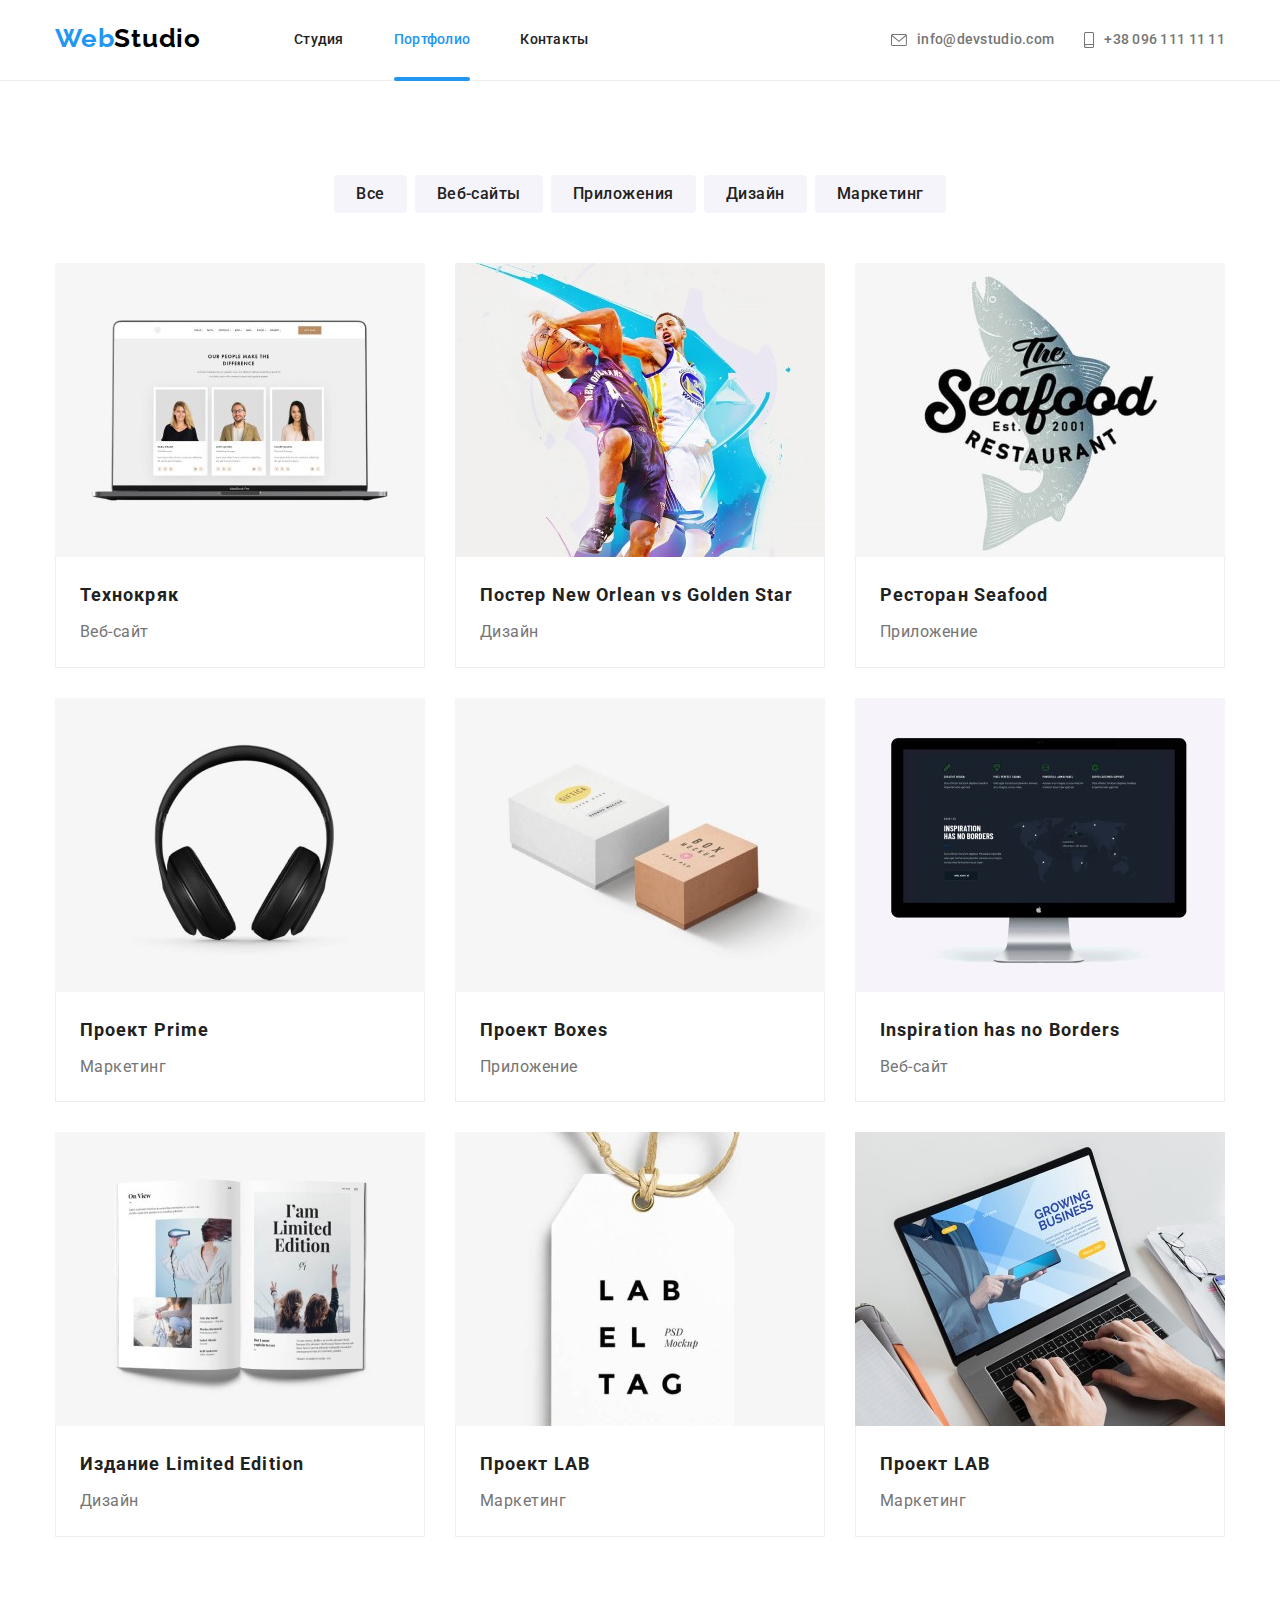
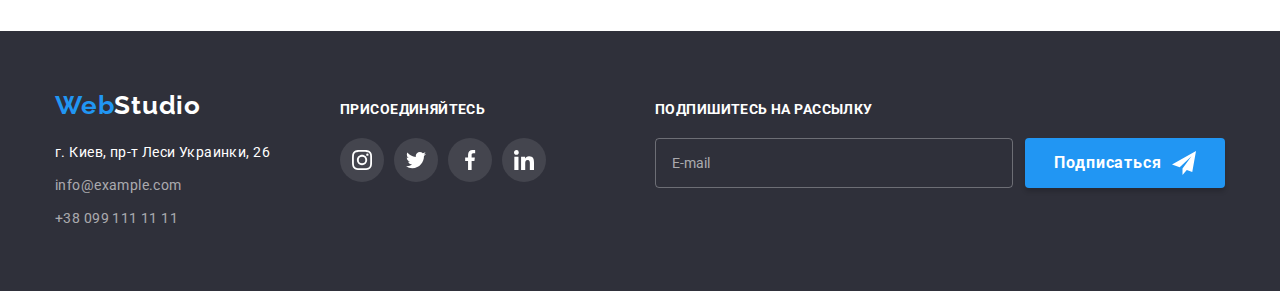
==== commit 6587f93d: "improve markup" ====
--- a/portfolio.html
+++ b/portfolio.html
@@ -95,12 +95,25 @@
             <li class="projects__item">
               <a class="projects__card link" href="">
                 <div class="projects__card--wrapper">
-                  <img
-                    class="projects__image"
-                    src="./images/technocrack-opti.jpeg"
-                    alt="pc"
-                    width="370"
-                  />
+                
+                        <picture class="projects__image">
+                <source
+                  media="(min-width:1200px)"
+                  srcset="./images/portfolio/imgportfolio-1_lg.jpg 1x, ./images/portfolio/imgportfolio-1_lg@2x.jpg 2x"
+                  type="image/jpeg"
+                />
+                <source
+                  media="(min-width:768px)"
+                  srcset="./images/portfolio/imgportfolio-1_md.jpg 1x, ./images/portfolio/imgportfolio-1_md@2x.jpg 2x"
+                  type="image/jpeg"
+                />
+                <source
+                  media="(min-width:480px)"
+                  srcset="./images/portfolio/imgportfolio-1_sm.jpg 1x, ./images/portfolio/imgportfolio-1_sm@2x.jpg 2x"
+                  type="image/jpeg"
+                />
+                <img src="./images/portfolio/imgportfolio-1_sm.jpg" alt="pc" />
+              </picture>
                   <div class="projects__overlay--wrapper">
                     <p class="projects__overlay">
                       Ресурс предлагает комплексные предложения с разным уровнем функционала и
@@ -118,12 +131,25 @@
             <li class="projects__item">
               <a class="projects__card link" href="">
                 <div class="projects__card--wrapper">
-                  <img
-                    class="projects__image"
-                    src="./images/poster-opti.jpeg"
-                    alt="poster with basketball players"
-                    width="370"
-                  />
+                 
+                  <picture class="projects__image">
+                <source
+                  media="(min-width:1200px)"
+                  srcset="./images/portfolio/imgportfolio-2_lg.jpg 1x, ./images/portfolio/imgportfolio-2_lg@2x.jpg 2x"
+                  type="image/jpeg"
+                />
+                <source
+                  media="(min-width:768px)"
+                  srcset="./images/portfolio/imgportfolio-2_md.jpg 1x, ./images/portfolio/imgportfolio-2_md@2x.jpg 2x"
+                  type="image/jpeg"
+                />
+                <source
+                  media="(min-width:480px)"
+                  srcset="./images/portfolio/imgportfolio-2_sm.jpg 1x, ./images/portfolio/imgportfolio-2_sm@2x.jpg 2x"
+                  type="image/jpeg"
+                />
+                <img src="./images/portfolio/imgportfolio-2_sm.jpg" alt="poster with basketball players" />
+              </picture>
                   <div class="projects__overlay--wrapper">
                     <p class="projects__overlay">
                       Ресурс предлагает комплексные предложения с разным уровнем функционала и
@@ -141,12 +167,25 @@
             <li class="projects__item">
               <a class="projects__card link" href="">
                 <div class="projects__card--wrapper">
-                  <img
-                    class="projects__image"
-                    src="./images/restourant-opti.jpeg"
-                    alt="restourant logo"
-                    width="370"
-                  />
+                 
+                  <picture class="projects__image">
+                <source
+                  media="(min-width:1200px)"
+                  srcset="./images/portfolio/imgportfolio-3_lg.jpg 1x, ./images/portfolio/imgportfolio-3_lg@2x.jpg 2x"
+                  type="image/jpeg"
+                />
+                <source
+                  media="(min-width:768px)"
+                  srcset="./images/portfolio/imgportfolio-3_md.jpg 1x, ./images/portfolio/imgportfolio-3_md@2x.jpg 2x"
+                  type="image/jpeg"
+                />
+                <source
+                  media="(min-width:480px)"
+                  srcset="./images/portfolio/imgportfolio-3_sm.jpg 1x, ./images/portfolio/imgportfolio-3_sm@2x.jpg 2x"
+                  type="image/jpeg"
+                />
+                <img src="./images/portfolio/imgportfolio-3_sm.jpg" alt="restourant logo" />
+              </picture>
                   <div class="projects__overlay--wrapper">
                     <p class="projects__overlay">
                       Ресурс предлагает комплексные предложения с разным уровнем функционала и
@@ -164,12 +203,25 @@
             <li class="projects__item">
               <a class="projects__card link" href="">
                 <div class="projects__card--wrapper">
-                  <img
-                    class="projects__image"
-                    src="./images/headphone-opti.jpeg"
-                    alt="headphone"
-                    width="370"
-                  />
+                
+                  <picture class="projects__image">
+                <source
+                  media="(min-width:1200px)"
+                  srcset="./images/portfolio/imgportfolio-4_lg.jpg 1x, ./images/portfolio/imgportfolio-4_lg@2x.jpg 2x"
+                  type="image/jpeg"
+                />
+                <source
+                  media="(min-width:768px)"
+                  srcset="./images/portfolio/imgportfolio-4_md.jpg 1x, ./images/portfolio/imgportfolio-4_md@2x.jpg 2x"
+                  type="image/jpeg"
+                />
+                <source
+                  media="(min-width:480px)"
+                  srcset="./images/portfolio/imgportfolio-4_sm.jpg 1x, ./images/portfolio/imgportfolio-4_sm@2x.jpg 2x"
+                  type="image/jpeg"
+                />
+                <img src="./images/portfolio/imgportfolio-4_sm.jpg" alt="headphone" />
+              </picture>
                   <div class="projects__overlay--wrapper">
                     <p class="projects__overlay">
                       Ресурс предлагает комплексные предложения с разным уровнем функционала и
@@ -187,12 +239,25 @@
             <li class="projects__item">
               <a class="projects__card link" href="">
                 <div class="projects__card--wrapper">
-                  <img
-                    class="projects__image"
-                    src="./images/boxes-opti.jpeg"
-                    alt="two boxes"
-                    width="370"
-                  />
+               
+                  <picture class="projects__image">
+                <source
+                  media="(min-width:1200px)"
+                  srcset="./images/portfolio/imgportfolio-5_lg.jpg 1x, ./images/portfolio/imgportfolio-5_lg@2x.jpg 2x"
+                  type="image/jpeg"
+                />
+                <source
+                  media="(min-width:768px)"
+                  srcset="./images/portfolio/imgportfolio-5_md.jpg 1x, ./images/portfolio/imgportfolio-5_md@2x.jpg 2x"
+                  type="image/jpeg"
+                />
+                <source
+                  media="(min-width:480px)"
+                  srcset="./images/portfolio/imgportfolio-5_sm.jpg 1x, ./images/portfolio/imgportfolio-5_sm@2x.jpg 2x"
+                  type="image/jpeg"
+                />
+                <img src="./images/portfolio/imgportfolio-5_sm.jpg" alt="two boxes" />
+              </picture>
                   <div class="projects__overlay--wrapper">
                     <p class="projects__overlay">
                       Ресурс предлагает комплексные предложения с разным уровнем функционала и
@@ -210,12 +275,25 @@
             <li class="projects__item">
               <a class="projects__card link" href="">
                 <div class="projects__card--wrapper">
-                  <img
-                    class="projects__image"
-                    src="./images/screen-opti.jpeg"
-                    alt="screen"
-                    width="370"
-                  />
+                
+                  <picture class="projects__image">
+                <source
+                  media="(min-width:1200px)"
+                  srcset="./images/portfolio/imgportfolio-6_lg.jpg 1x, ./images/portfolio/imgportfolio-6_lg@2x.jpg 2x"
+                  type="image/jpeg"
+                />
+                <source
+                  media="(min-width:768px)"
+                  srcset="./images/portfolio/imgportfolio-6_md.jpg 1x, ./images/portfolio/imgportfolio-6_md@2x.jpg 2x"
+                  type="image/jpeg"
+                />
+                <source
+                  media="(min-width:480px)"
+                  srcset="./images/portfolio/imgportfolio-6_sm.jpg 1x, ./images/portfolio/imgportfolio-6_sm@2x.jpg 2x"
+                  type="image/jpeg"
+                />
+                <img src="./images/portfolio/imgportfolio-6_sm.jpg" alt="screen" />
+              </picture>
                   <div class="projects__overlay--wrapper">
                     <p class="projects__overlay">
                       Ресурс предлагает комплексные предложения с разным уровнем функционала и
@@ -233,12 +311,25 @@
             <li class="projects__item">
               <a class="projects__card link" href="">
                 <div class="projects__card--wrapper">
-                  <img
-                    class="projects__image"
-                    src="./images/magazine-opti.jpeg"
-                    alt="magazine"
-                    width="370"
-                  />
+                 
+                  <picture class="projects__image">
+                <source
+                  media="(min-width:1200px)"
+                  srcset="./images/portfolio/imgportfolio-7_lg.jpg 1x, ./images/portfolio/imgportfolio-7_lg@2x.jpg 2x"
+                  type="image/jpeg"
+                />
+                <source
+                  media="(min-width:768px)"
+                  srcset="./images/portfolio/imgportfolio-7_md.jpg 1x, ./images/portfolio/imgportfolio-7_md@2x.jpg 2x"
+                  type="image/jpeg"
+                />
+                <source
+                  media="(min-width:480px)"
+                  srcset="./images/portfolio/imgportfolio-7_sm.jpg 1x, ./images/portfolio/imgportfolio-7_sm@2x.jpg 2x"
+                  type="image/jpeg"
+                />
+                <img src="./images/portfolio/imgportfolio-7_sm.jpg" alt="magazine" />
+              </picture>
                   <div class="projects__overlay--wrapper">
                     <p class="projects__overlay">
                       Ресурс предлагает комплексные предложения с разным уровнем функционала и
@@ -256,12 +347,25 @@
             <li class="projects__item">
               <a class="projects__card link" href="">
                 <div class="projects__card--wrapper">
-                  <img
-                    class="projects__image"
-                    src="./images/label-opti.jpeg"
-                    alt="label"
-                    width="370"
-                  />
+                 
+                  <picture class="projects__image">
+                <source
+                  media="(min-width:1200px)"
+                  srcset="./images/portfolio/imgportfolio-8_lg.jpg 1x, ./images/portfolio/imgportfolio-8_lg@2x.jpg 2x"
+                  type="image/jpeg"
+                />
+                <source
+                  media="(min-width:768px)"
+                  srcset="./images/portfolio/imgportfolio-8_md.jpg 1x, ./images/portfolio/imgportfolio-8_md@2x.jpg 2x"
+                  type="image/jpeg"
+                />
+                <source
+                  media="(min-width:480px)"
+                  srcset="./images/portfolio/imgportfolio-8_sm.jpg 1x, ./images/portfolio/imgportfolio-8_sm@2x.jpg 2x"
+                  type="image/jpeg"
+                />
+                <img src="./images/portfolio/imgportfolio-8_sm.jpg" alt="label" />
+              </picture>
                   <div class="projects__overlay--wrapper">
                     <p class="projects__overlay">
                       Ресурс предлагает комплексные предложения с разным уровнем функционала и
@@ -279,12 +383,25 @@
             <li class="projects__item">
               <a class="projects__card link" href="">
                 <div class="projects__card--wrapper">
-                  <img
-                    class="projects__image"
-                    src="./images/pc-opti.jpeg"
-                    alt="fingers slapping on keyboard"
-                    width="370"
-                  />
+                 
+                  <picture class="projects__image">
+                <source
+                  media="(min-width:1200px)"
+                  srcset="./images/portfolio/imgportfolio-9_lg.jpg 1x, ./images/portfolio/imgportfolio-9_lg@2x.jpg 2x"
+                  type="image/jpeg"
+                />
+                <source
+                  media="(min-width:768px)"
+                  srcset="./images/portfolio/imgportfolio-9_md.jpg 1x, ./images/portfolio/imgportfolio-9_md@2x.jpg 2x"
+                  type="image/jpeg"
+                />
+                <source
+                  media="(min-width:480px)"
+                  srcset="./images/portfolio/imgportfolio-9_sm.jpg 1x, ./images/portfolio/imgportfolio-9_sm@2x.jpg 2x"
+                  type="image/jpeg"
+                />
+                <img src="./images/portfolio/imgportfolio-9_sm.jpg" alt="fingers slapping on keyboard" />
+              </picture>
                   <div class="projects__overlay--wrapper">
                     <p class="projects__overlay">
                       Ресурс предлагает комплексные предложения с разным уровнем функционала и
--- a/css/main.min.css
+++ b/css/main.min.css
@@ -1 +1 @@
-:root{--primary-description-color: #757575;--primary-white-color: #ffffff;--title-color: #212121;--logo-color: #000000;--primary-blue-color: #2196f3;--hover-button-color: #188ce8;--primary-button-color: #f5f4fa;--footer-bg-color: #2f303a;--primary-bg-color: #e5e5e5;--primary-font-size: 14px;--primary-font-weight: 400;--primary-font-family: Roboto, sans-serif;--animation: 250ms cubic-bezier(0.4, 0, 0.2, 1)}body{background-color:var(--primary-white-color);font-size:var(--primary-font-size);font-weight:var(--primary-font-weight);font-family:var(--primary-font-family)}.container{max-width:480px;padding-left:15px;padding-right:15px;margin-left:auto;margin-right:auto;outline:2px solid tomato;outline-offset:-2px}@media screen and (min-width: 768px){.container{max-width:768px}}@media screen and (min-width: 1200px){.container{max-width:1200px}}ul{margin:0;padding:0;list-style:none}h1,h2,h3,h4,h5,h6,p{margin:0}img{display:block;max-width:100%;height:auto}input{display:-webkit-box;display:-ms-flexbox;display:flex;cursor:pointer}button{cursor:pointer}.link{text-decoration:none;color:currentColor}.section{padding-top:60px;padding-bottom:60px}@media screen and (min-width: 1200px){.section{padding-top:94px;padding-bottom:94px}}.subtitle{margin-bottom:50px;font-weight:700;font-size:36px;line-height:1.17;text-align:center;letter-spacing:.03em;color:var(--title-color)}.button{width:200px;height:50px;border-radius:4px;border:none;font-weight:700;font-family:inherit;font-size:16px;line-height:1.87;text-align:center;letter-spacing:.06em}.header{border-bottom:1px solid #ececec}.header__container{display:-webkit-box;display:-ms-flexbox;display:flex;-webkit-box-align:baseline;-ms-flex-align:baseline;align-items:baseline}@media screen and (min-width: 768px){.header__container{-webkit-box-align:stretch;-ms-flex-align:stretch;align-items:stretch}}.header__logo{padding-top:16px;padding-bottom:16px;font-family:Raleway,sans-serif;font-weight:700;font-size:26px;line-height:1.15;letter-spacing:.03em;color:var(--primary-blue-color)}@media screen and (min-width: 768px){.header__logo{padding-top:24px;padding-bottom:25px}}.header__logo--primary{color:var(--logo-color)}.header__button{margin-left:auto;background-color:#fff;border:none}@media screen and (min-width: 768px){.header__button{display:none}}.navigation{display:none}@media screen and (min-width: 768px){.navigation{display:block}}.navigation__list{display:-webkit-box;display:-ms-flexbox;display:flex;margin-left:93px}.navigation__item{position:relative}.navigation__item:not(:last-child){margin-right:50px}.navigation__link{display:block;padding-top:32px;padding-bottom:32px;-webkit-transition:color var(--animation);transition:color var(--animation);font-weight:500;line-height:1.14;letter-spacing:.02em;color:var(--title-color)}.navigation__link--current{color:var(--primary-blue-color)}.navigation__link--current::after{content:"";position:absolute;left:0;bottom:-1px;width:100%;border-radius:2px;border-bottom:4px solid var(--primary-blue-color)}@media screen and (max-width: 767px){.navigation__link--current::after{display:none}}.navigation__link:hover,.navigation__link:focus{color:var(--primary-blue-color)}.header-contacts{display:none}@media screen and (min-width: 768px){.header-contacts{display:-webkit-box;display:-ms-flexbox;display:flex;margin-left:auto;-webkit-box-orient:vertical;-webkit-box-direction:normal;-ms-flex-direction:column;flex-direction:column;-webkit-box-pack:center;-ms-flex-pack:center;justify-content:center}}@media screen and (min-width: 1200px){.header-contacts{-webkit-box-orient:horizontal;-webkit-box-direction:normal;-ms-flex-direction:row;flex-direction:row}}.header-contacts__item>.header-contacts__link{display:-webkit-box;display:-ms-flexbox;display:flex;-webkit-box-align:center;-ms-flex-align:center;align-items:center;font-weight:500;line-height:1.14;letter-spacing:.02em;color:var(--primary-description-color)}.header-contacts__item:not(:last-child){margin-bottom:10px}@media screen and (min-width: 1200px){.header-contacts__item:not(:last-child){margin-right:30px;margin-bottom:0}}.header-contacts__link{display:block;-webkit-transition:color var(--animation),fill var(--animation);transition:color var(--animation),fill var(--animation)}@media screen and (min-width: 1200px){.header-contacts__link{padding-top:32px;padding-bottom:32px}}.header-contacts__link:hover,.header-contacts__link:focus{color:var(--primary-blue-color);fill:var(--primary-blue-color)}.header-contacts__icon--wrapper{display:-webkit-box;display:-ms-flexbox;display:flex;margin-right:10px}.header-contacts__icon{fill:currentColor}.hero{background-size:cover;background-repeat:no-repeat;background-position:50% 50%;max-width:1600px;margin-left:auto;margin-right:auto;background-color:#c4c4c4;text-align:center;padding-top:200px;padding-bottom:200px;background-image:-webkit-gradient(linear, left top, left bottom, from(rgba(47, 48, 58, 0.4)), to(rgba(47, 48, 58, 0.4))),url(../images/hero-opti.jpeg);background-image:linear-gradient(rgba(47, 48, 58, 0.4), rgba(47, 48, 58, 0.4)),url(../images/hero-opti.jpeg)}.hero__container{margin:0 auto;max-width:360px}@media screen and (min-width: 1200px){.hero__container{max-width:696px}}.hero__title{margin-bottom:30px;font-weight:900;font-size:26px;line-height:1.36;color:var(--primary-white-color);letter-spacing:.06em;text-transform:uppercase;text-align:center}@media screen and (min-width: 1200px){.hero__title{font-size:44px}}.hero__button{background-color:var(--primary-blue-color);color:var(--primary-white-color);-webkit-transition:background-color var(--animation);transition:background-color var(--animation)}.hero__button:hover,.hero__button:focus{background-color:var(--hover-button-color)}.backdrop{position:fixed;top:0;left:0;width:100%;height:100%;background-color:rgba(0,0,0,.2);opacity:1;visibility:visible;-webkit-transition:opacity var(--animation);transition:opacity var(--animation)}.is-hidden{opacity:0;pointer-events:none}.backdrop.is-hidden .modal{-webkit-transform:translate(-50%, -50%) scale(2);transform:translate(-50%, -50%) scale(2)}.modal{position:absolute;top:50%;left:50%;-webkit-transform:translate(-50%, -50%) scale(1);transform:translate(-50%, -50%) scale(1);min-height:609px;min-width:450px;padding:40px;background-color:var(--primary-white-color);-webkit-box-shadow:1px 0px 2px rgba(0,0,0,.2),1px 0px 1px rgba(0,0,0,.14),3px 0px 1px rgba(0,0,0,.12);box-shadow:1px 0px 2px rgba(0,0,0,.2),1px 0px 1px rgba(0,0,0,.14),3px 0px 1px rgba(0,0,0,.12);border-radius:4px;-webkit-transition:-webkit-transform var(--animation);transition:-webkit-transform var(--animation);transition:transform var(--animation);transition:transform var(--animation), -webkit-transform var(--animation)}@media screen and (min-width: 1200px){.modal{min-height:581px;min-width:528px}}.button-close{position:absolute;display:-webkit-box;display:-ms-flexbox;display:flex;-webkit-box-align:center;-ms-flex-align:center;align-items:center;-webkit-box-pack:center;-ms-flex-pack:center;justify-content:center;width:30px;height:30px;top:8px;right:8px;border-radius:50%;background-color:var(--primary-white-color);border:1px solid rgba(0,0,0,.1);-webkit-transition:fill var(--animation);transition:fill var(--animation)}.button-close:hover,.button-close:focus{fill:var(--primary-blue-color)}.modal__title{margin-bottom:12px;font-weight:700;font-size:20px;line-height:1.15;text-align:center;letter-spacing:.03em;color:var(--title-color)}.modal__button{margin:0 auto;margin-top:30px;display:-webkit-box;display:-ms-flexbox;display:flex;-webkit-box-pack:center;-ms-flex-pack:center;justify-content:center;-webkit-box-align:center;-ms-flex-align:center;align-items:center;background-color:var(--primary-blue-color);color:var(--primary-white-color);-webkit-box-shadow:0px 4px 4px rgba(0,0,0,.15);box-shadow:0px 4px 4px rgba(0,0,0,.15);-webkit-transition:background-color var(--animation);transition:background-color var(--animation)}.modal__button:hover,.modal__button:focus{background-color:var(--hover-button-color)}.modal__wrapper{margin-bottom:10px;position:relative}.modal__input{padding-left:35px;min-height:40px;width:100%;display:-webkit-box;display:-ms-flexbox;display:flex;-webkit-box-orient:vertical;-webkit-box-direction:normal;-ms-flex-direction:column;flex-direction:column;-webkit-box-align:start;-ms-flex-align:start;align-items:flex-start;cursor:pointer;outline:rgba(0,0,0,0);border:1px solid rgba(33,33,33,.2);margin-top:4px;-webkit-transition:border-color var(--animation);transition:border-color var(--animation);border-radius:4px}.modal__input:hover,.modal__input:focus{border-color:var(--primary-blue-color)}.modal__label{font-size:12px;position:relative;width:100%;display:-webkit-box;display:-ms-flexbox;display:flex;-webkit-box-orient:vertical;-webkit-box-direction:normal;-ms-flex-direction:column;flex-direction:column;-webkit-box-align:start;-ms-flex-align:start;align-items:flex-start;cursor:pointer;color:var(--primary-description-color)}.modal__field{position:relative;width:100%}.modal__icon{position:absolute;display:-webkit-box;display:-ms-flexbox;display:flex;margin-left:12px;top:50%;-webkit-transform:translate(0%, -50%);transform:translate(0%, -50%);-webkit-transition:fill var(--animation);transition:fill var(--animation)}.modal__input:hover+.modal__icon,.modal__input:focus+.modal__icon{fill:var(--primary-blue-color)}.modal-comment__textarea{min-height:120px;margin-top:4px;-webkit-box-orient:vertical;-webkit-box-direction:normal;-ms-flex-direction:column;flex-direction:column;display:-webkit-box;display:-ms-flexbox;display:flex;-webkit-box-align:start;-ms-flex-align:start;align-items:flex-start;width:100%;resize:none;cursor:pointer;padding:12px 16px;outline:rgba(0,0,0,0);border-color:rgba(33,33,33,.2);border-radius:4px;-webkit-transition:border-color var(--animation);transition:border-color var(--animation)}.modal-comment__textarea::-webkit-input-placeholder{color:rgba(117,117,117,.5);font-size:14px}.modal-comment__textarea::-moz-placeholder{color:rgba(117,117,117,.5);font-size:14px}.modal-comment__textarea:-ms-input-placeholder{color:rgba(117,117,117,.5);font-size:14px}.modal-comment__textarea::-ms-input-placeholder{color:rgba(117,117,117,.5);font-size:14px}.modal-comment__textarea::placeholder{color:rgba(117,117,117,.5);font-size:14px}.modal-comment__textarea:hover,.modal-comment__textarea:focus{border-color:var(--primary-blue-color)}.modal-agreement__wrapper{display:-webkit-box;display:-ms-flexbox;display:flex;-webkit-box-pack:center;-ms-flex-pack:center;justify-content:center;-webkit-box-align:center;-ms-flex-align:center;align-items:center;margin-top:20px}.modal-agreement__title{color:var(--primary-description-color);line-height:1.71;letter-spacing:.03em;cursor:pointer;font-size:12px}@media screen and (min-width: 1200px){.modal-agreement__title{font-size:14px}}.modal-agreement__link{line-height:1.71;letter-spacing:.03em;color:var(--primary-blue-color);font-size:12px}@media screen and (min-width: 1200px){.modal-agreement__link{font-size:14px}}.modal-agreement__border{display:-webkit-inline-box;display:-ms-inline-flexbox;display:inline-flex;-webkit-box-align:center;-ms-flex-align:center;align-items:center;-webkit-box-pack:center;-ms-flex-pack:center;justify-content:center;width:16px;height:15px;border-radius:2px;outline:2px solid var(--title-color);margin-right:7px;cursor:pointer;outline-offset:-2px;-webkit-transition:background-color var(--animation),outline-color var(--animation);transition:background-color var(--animation),outline-color var(--animation)}.modal-agreement__icon{fill:rgba(0,0,0,0)}.modal-agreement__checkbox:checked+.modal-agreement__border{background-color:var(--primary-blue-color);outline-color:var(--primary-blue-color);border:none}.modal-agreement__checkbox:checked+.modal-agreement__border>.modal-agreement__icon{fill:var(--primary-white-color)}@media screen and (max-width: 1199px){.engagement{display:none}}.engagement__list{display:-webkit-box;display:-ms-flexbox;display:flex;gap:30px}.engagement__item{width:370px}.engagement__description{position:absolute;bottom:0;width:100%;height:70px;display:-webkit-box;display:-ms-flexbox;display:flex;-webkit-box-align:center;-ms-flex-align:center;align-items:center;-webkit-box-pack:center;-ms-flex-pack:center;justify-content:center;font-weight:700;font-size:14px;line-height:1.14;text-align:center;letter-spacing:.03em;text-transform:uppercase;background-color:rgba(47,48,58,.8);color:var(--primary-white-color)}.engagement__description--wrapper{position:relative;display:-webkit-box;display:-ms-flexbox;display:flex;-webkit-box-align:center;-ms-flex-align:center;align-items:center;-webkit-box-pack:center;-ms-flex-pack:center;justify-content:center}.team{background-color:var(--primary-button-color)}.team .team__list{display:-webkit-box;display:-ms-flexbox;display:flex;-ms-flex-wrap:wrap;flex-wrap:wrap;gap:30px}@media screen and (min-width: 1200px){.team .team__list{-ms-flex-wrap:nowrap;flex-wrap:nowrap}}.team__member{background-color:var(--primary-white-color);-webkit-box-shadow:0px 1px 3px rgba(0,0,0,.12),0px 1px 1px rgba(0,0,0,.14),0px 2px 1px rgba(0,0,0,.2);box-shadow:0px 1px 3px rgba(0,0,0,.12),0px 1px 1px rgba(0,0,0,.14),0px 2px 1px rgba(0,0,0,.2);border-radius:0px 0px 4px 4px;-ms-flex-preferred-size:450px;flex-basis:450px}@media screen and (min-width: 768px){.team__member{-ms-flex-preferred-size:354px;flex-basis:354px}}@media screen and (min-width: 1200px){.team__member{-ms-flex-preferred-size:270px;flex-basis:270px}}@media screen and (max-width: 479px){.team__image{max:width 100%}}@media screen and (min-width: 480px){.team__image{width:450px}}@media screen and (min-width: 768px){.team__image{width:354px}}@media screen and (min-width: 1200px){.team__image{width:270px}}.team__text{padding-top:30px;padding-bottom:30px}.team__name{margin-bottom:10px;font-weight:500;font-size:16px;line-height:1.19;color:var(--title-color);text-align:center;letter-spacing:.03em}.team__position{margin-bottom:10px;font-size:16px;line-height:1.18;text-align:center;letter-spacing:.03em;color:var(--primary-description-color)}.social-icon{display:-webkit-box;display:-ms-flexbox;display:flex;gap:10px;-webkit-box-pack:center;-ms-flex-pack:center;justify-content:center}.social-icon__logo{fill:currentColor}.social-icon__item{fill:currentColor;display:-webkit-box;display:-ms-flexbox;display:flex;-webkit-box-pack:center;-ms-flex-pack:center;justify-content:center;height:44px;width:44px}.social-icon__item:last-child{margin-right:0}.social-icon__link{border-radius:50%;color:#afb1b8;width:44px;height:44px;display:-webkit-box;display:-ms-flexbox;display:flex;-webkit-box-align:center;-ms-flex-align:center;align-items:center;-webkit-box-pack:center;-ms-flex-pack:center;justify-content:center;-webkit-transition:fill var(--animation),color var(--animation),background-color var(--animation);transition:fill var(--animation),color var(--animation),background-color var(--animation)}.social-icon__link:hover,.social-icon__link:focus{fill:var(--primary-white-color);color:var(--primary-white-color);background-color:var(--primary-blue-color)}.portfolio-button--wrapper{margin-bottom:40px}@media screen and (min-width: 768px){.portfolio-button--wrapper{margin-bottom:30px}}@media screen and (min-width: 1200px){.portfolio-button--wrapper{margin-bottom:50px}}.portfolio-button__list{display:-webkit-box;display:-ms-flexbox;display:flex;-ms-flex-wrap:wrap;flex-wrap:wrap;-webkit-box-pack:start;-ms-flex-pack:start;justify-content:flex-start}@media screen and (min-width: 768px){.portfolio-button__list{-webkit-box-pack:center;-ms-flex-pack:center;justify-content:center}}@media screen and (min-width: 320px){.portfolio-button__item:not(:last-child){margin-bottom:15px}}@media screen and (min-width: 400px){.portfolio-button__item:nth-last-child(-n+2){margin-bottom:0}}@media screen and (min-width: 768px){.portfolio-button__list>.portfolio-button__item{margin-bottom:0}}.portfolio-button__item:not(:last-child){margin-right:8px}.portfolio-button__btn{font-family:inherit;font-weight:500;font-size:16px;line-height:1.6;text-align:center;letter-spacing:.03em;padding:6px 22px;border:none;border-radius:4px;background-color:var(--primary-button-color);color:var(--title-color);-webkit-transition:color var(--animation),background-color var(--animation),-webkit-box-shadow var(--animation);transition:color var(--animation),background-color var(--animation),-webkit-box-shadow var(--animation);transition:color var(--animation),background-color var(--animation),box-shadow var(--animation);transition:color var(--animation),background-color var(--animation),box-shadow var(--animation),-webkit-box-shadow var(--animation)}.portfolio-button__btn:focus,.portfolio-button__btn:hover{color:var(--primary-white-color);background-color:var(--primary-blue-color);-webkit-box-shadow:0px 3px 1px rgba(0,0,0,.1),0px 1px 2px rgba(0,0,0,.08),0px 2px 2px rgba(0,0,0,.12);box-shadow:0px 3px 1px rgba(0,0,0,.1),0px 1px 2px rgba(0,0,0,.08),0px 2px 2px rgba(0,0,0,.12)}.projects{-ms-flex-wrap:wrap;flex-wrap:wrap;display:-webkit-box;display:-ms-flexbox;display:flex;gap:30px}.projects__item{-ms-flex-preferred-size:450px;flex-basis:450px}@media screen and (min-width: 768px){.projects__item{-ms-flex-preferred-size:354px;flex-basis:354px}}@media screen and (min-width: 1200px){.projects__item{-ms-flex-preferred-size:370px;flex-basis:370px}}.projects__card{display:-webkit-box;display:-ms-flexbox;display:flex;-webkit-box-orient:vertical;-webkit-box-direction:normal;-ms-flex-direction:column;flex-direction:column;height:100%;-webkit-transition:opacity var(--animation),-webkit-box-shadow var(--animation);transition:opacity var(--animation),-webkit-box-shadow var(--animation);transition:box-shadow var(--animation),opacity var(--animation);transition:box-shadow var(--animation),opacity var(--animation),-webkit-box-shadow var(--animation)}.projects__card:hover,.projects__card:focus{-webkit-box-shadow:0px 1px 1px rgba(0,0,0,.12),0px 4px 4px rgba(0,0,0,.06),1px 4px 6px rgba(0,0,0,.16);box-shadow:0px 1px 1px rgba(0,0,0,.12),0px 4px 4px rgba(0,0,0,.06),1px 4px 6px rgba(0,0,0,.16)}.projects__card--wrapper{position:relative;overflow:hidden}.projects__overlay{position:absolute;left:0;top:0;opacity:0;padding:63px 24px;font-size:18px;line-height:1.55;vertical-align:top;letter-spacing:.03em;background-color:rgba(33,150,243,.9);color:var(--primary-white-color);-webkit-transform:translateY(100%);transform:translateY(100%);-webkit-transition:opacity var(--animation),-webkit-transform var(--animation);transition:opacity var(--animation),-webkit-transform var(--animation);transition:transform var(--animation),opacity var(--animation);transition:transform var(--animation),opacity var(--animation),-webkit-transform var(--animation)}.projects__item:hover .projects__overlay{-webkit-transform:translateY(0);transform:translateY(0);opacity:1}.projects__text--wrapper{overflow:hidden;-webkit-box-flex:1;-ms-flex-positive:1;flex-grow:1;padding-top:20px;padding-right:24px;padding-bottom:20px;padding-left:24px;border-right:1px solid #eee;border-bottom:1px solid #eee;border-left:1px solid #eee}.projects__title{margin-bottom:4px;text-align:left;font-weight:700;font-size:18px;line-height:2;letter-spacing:.06em;color:var(--title-color)}.projects__description{text-align:left;font-size:16px;line-height:1.87;letter-spacing:.03em;color:var(--primary-description-color)}.footer{background-color:var(--footer-bg-color);padding-top:60px;padding-bottom:60px}.footer__container{display:-webkit-box;display:-ms-flexbox;display:flex;-webkit-box-orient:vertical;-webkit-box-direction:normal;-ms-flex-direction:column;flex-direction:column;-webkit-box-align:center;-ms-flex-align:center;align-items:center}@media screen and (min-width: 1200px){.footer__container{-webkit-box-orient:horizontal;-webkit-box-direction:normal;-ms-flex-direction:row;flex-direction:row;-webkit-box-align:baseline;-ms-flex-align:baseline;align-items:baseline;-ms-flex-wrap:wrap;flex-wrap:wrap;gap:93px}}.footer-left{display:-webkit-box;display:-ms-flexbox;display:flex;-webkit-box-orient:vertical;-webkit-box-direction:normal;-ms-flex-direction:column;flex-direction:column;-webkit-box-align:center;-ms-flex-align:center;align-items:center;-webkit-box-align:baseline;-ms-flex-align:baseline;align-items:baseline;gap:60px}@media screen and (min-width: 768px){.footer-left{-webkit-box-orient:horizontal;-webkit-box-direction:normal;-ms-flex-direction:row;flex-direction:row;gap:165px;margin-bottom:60px}}@media screen and (min-width: 1200px){.footer-left{margin-bottom:0;gap:70px}}.footer-address{display:-webkit-box;display:-ms-flexbox;display:flex;-webkit-box-align:center;-ms-flex-align:center;align-items:center;-webkit-box-orient:vertical;-webkit-box-direction:normal;-ms-flex-direction:column;flex-direction:column}@media screen and (min-width: 1200px){.footer-address{display:block}}.footer__logo{padding-top:0;padding-bottom:0;margin-bottom:20px;display:block}.footer__logo--secondary{color:var(--primary-white-color)}.footer-address__list{display:-webkit-box;display:-ms-flexbox;display:flex;-webkit-box-align:center;-ms-flex-align:center;align-items:center;-webkit-box-orient:vertical;-webkit-box-direction:normal;-ms-flex-direction:column;flex-direction:column}@media screen and (min-width: 1200px){.footer-address__list{display:block}}.footer-address__link{display:block;margin-bottom:8px;font-style:normal;line-height:1.71;letter-spacing:.03em;color:var(--primary-white-color);-webkit-transition:color var(--animation);transition:color var(--animation)}@media screen and (min-width: 1200px){.footer-address__link{margin-bottom:9px}}.footer-address__link:focus,.footer-address__link:hover{color:var(--primary-blue-color)}.footer-contacts__item:not(:last-child){margin-bottom:8px}@media screen and (min-width: 1200px){.footer-contacts__item:not(:last-child){margin-bottom:9px}}.footer-contacts__link{font-style:normal;line-height:1.71;letter-spacing:.03em;color:rgba(255,255,255,.6);-webkit-transition:color var(--animation);transition:color var(--animation)}.footer-contacts__link:focus,.footer-contacts__link:hover{color:var(--primary-blue-color)}.footer-social{display:-webkit-box;display:-ms-flexbox;display:flex;-webkit-box-align:center;-ms-flex-align:center;align-items:center;-webkit-box-orient:vertical;-webkit-box-direction:normal;-ms-flex-direction:column;flex-direction:column;margin-bottom:60px}@media screen and (min-width: 768px){.footer-social{margin-bottom:0}}@media screen and (min-width: 1200px){.footer-social{display:block}}.footer-social__description{margin-bottom:20px;font-weight:700;font-size:14px;line-height:1.14;letter-spacing:.03em;text-transform:uppercase;color:var(--primary-white-color)}.footer-social__list{display:-webkit-box;display:-ms-flexbox;display:flex;gap:10px;-webkit-box-pack:center;-ms-flex-pack:center;justify-content:center}.footer-social__item{fill:currentColor;display:-webkit-box;display:-ms-flexbox;display:flex;-webkit-box-pack:center;-ms-flex-pack:center;justify-content:center;height:44px;width:44px}.footer-social__item:last-child{margin-right:0}.footer-social__link{color:var(--primary-white-color);background-color:rgba(255,255,255,.1);border-radius:50%;width:44px;height:44px;display:-webkit-box;display:-ms-flexbox;display:flex;-webkit-box-align:center;-ms-flex-align:center;align-items:center;-webkit-box-pack:center;-ms-flex-pack:center;justify-content:center;-webkit-transition:fill var(--animation),color var(--animation),background-color var(--animation);transition:fill var(--animation),color var(--animation),background-color var(--animation)}.footer-social__link:hover,.footer-social__link:focus{fill:var(--primary-white-color);color:var(--primary-white-color);background-color:var(--primary-blue-color);border-radius:50%}.footer-social__icon{fill:currentColor}.footer-right{display:-webkit-box;display:-ms-flexbox;display:flex;-webkit-box-orient:vertical;-webkit-box-direction:normal;-ms-flex-direction:column;flex-direction:column;-webkit-box-align:center;-ms-flex-align:center;align-items:center}@media screen and (min-width: 1200px){.footer-right{display:block;margin-left:auto}}.footer-right__subscription{display:-webkit-box;display:-ms-flexbox;display:flex;-webkit-box-orient:vertical;-webkit-box-direction:normal;-ms-flex-direction:column;flex-direction:column;-webkit-box-align:center;-ms-flex-align:center;align-items:center}@media screen and (min-width: 1200px){.footer-right__subscription{-webkit-box-orient:horizontal;-webkit-box-direction:normal;-ms-flex-direction:row;flex-direction:row}}.footer-right__label{margin-bottom:20px}@media screen and (min-width: 1200px){.footer-right__label{margin-bottom:0;margin-right:12px}}.footer-right__input{height:50px;width:350px;background-color:inherit;border:1px solid rgba(255,255,255,.3);border-radius:4px;padding-left:16px;outline:none;color:var(--primary-white-color)}@media screen and (min-width: 1200px){.footer-right__input{width:358px}}.footer-right__input::-webkit-input-placeholder{color:rgba(255,255,255,.6)}.footer-right__input::-moz-placeholder{color:rgba(255,255,255,.6)}.footer-right__input:-ms-input-placeholder{color:rgba(255,255,255,.6)}.footer-right__input::-ms-input-placeholder{color:rgba(255,255,255,.6)}.footer-right__input::placeholder{color:rgba(255,255,255,.6)}.footer-right__button{display:-webkit-box;display:-ms-flexbox;display:flex;-webkit-box-pack:center;-ms-flex-pack:center;justify-content:center;-webkit-box-align:center;-ms-flex-align:center;align-items:center;background-color:var(--primary-blue-color);color:var(--primary-white-color);-webkit-box-shadow:0px 4px 4px rgba(0,0,0,.15);box-shadow:0px 4px 4px rgba(0,0,0,.15)}.footer-right__icon{margin-left:10px;fill:var(--primary-white-color)}@media screen and (min-width: 1200px){.features{padding-bottom:0}}@media screen and (min-width: 768px){.features__list{display:-webkit-box;display:-ms-flexbox;display:flex;-ms-flex-wrap:wrap;flex-wrap:wrap;gap:30px}}@media screen and (min-width: 1200px){.features__list{display:-webkit-box;display:-ms-flexbox;display:flex;-ms-flex-wrap:nowrap;flex-wrap:nowrap}}.features__item:not(:last-child){margin-bottom:30px}@media screen and (min-width: 768px){.features__item:not(:last-child){margin-bottom:0}}.features__icon--wrapper{display:-webkit-box;display:-ms-flexbox;display:flex;-webkit-box-pack:center;-ms-flex-pack:center;justify-content:center;-webkit-box-align:center;-ms-flex-align:center;align-items:center;max-width:450px;height:120px;background-color:var(--primary-button-color);border-radius:4px}@media screen and (min-width: 768px){.features__icon--wrapper{max-width:354px}}@media screen and (min-width: 1200px){.features__icon--wrapper{max-width:270px}}.features__title{margin-bottom:10px;font-size:14px;font-weight:700;color:var(--title-color);line-height:1.14;letter-spacing:.03em;text-transform:uppercase;display:-webkit-box;display:-ms-flexbox;display:flex;-webkit-box-pack:center;-ms-flex-pack:center;justify-content:center;margin-top:30px}@media screen and (min-width: 768px){.features__title{display:block}}.features__description{line-height:1.71;letter-spacing:.03em;color:var(--primary-description-color)}@media screen and (min-width: 768px){.features__description{max-width:354px}}.clients__list{display:-webkit-box;display:-ms-flexbox;display:flex;-ms-flex-wrap:wrap;flex-wrap:wrap;gap:30px}@media screen and (min-width: 1200px){.clients__list{-ms-flex-wrap:nowrap;flex-wrap:nowrap}}.clients__item{width:170px;height:92px}@media screen and (min-width: 480px){.clients__item{width:210px}}@media screen and (min-width: 768px){.clients__item{width:226px}}@media screen and (min-width: 1200px){.clients__item{width:170px}}.clients__card{height:92px;width:170px;display:-webkit-box;display:-ms-flexbox;display:flex;-webkit-box-pack:center;-ms-flex-pack:center;justify-content:center;-webkit-box-align:center;-ms-flex-align:center;align-items:center;color:#afb1b8;border:1px solid #afb1b8;border-radius:4px;-webkit-transition:border var(--animation),fill var(--animation),color var(--animation);transition:border var(--animation),fill var(--animation),color var(--animation)}@media screen and (min-width: 480px){.clients__card{width:210px}}@media screen and (min-width: 768px){.clients__card{width:226px}}@media screen and (min-width: 1200px){.clients__card{width:170px}}.clients__card:hover,.clients__card:focus{border:1px solid var(--primary-blue-color);fill:var(--primary-blue-color);color:var(--primary-blue-color)}.clients__icon{fill:currentColor}.mobile-menu{position:fixed;width:100%;height:100%;top:0;display:-webkit-box;display:-ms-flexbox;display:flex;-webkit-box-orient:vertical;-webkit-box-direction:normal;-ms-flex-direction:column;flex-direction:column;background-color:#fff;padding:48px 40px;opacity:0;visibility:hidden;pointer-events:none;-webkit-transition:opacity var(--animation),visibility var(--animation);transition:opacity var(--animation),visibility var(--animation)}.mobile-menu.is-open{opacity:1;visibility:visible;pointer-events:initial}@media screen and (min-width: 768px){.mobile-menu{display:none}}.header__button{position:relative;z-index:100;-webkit-transition:fill var(--animation);transition:fill var(--animation)}.header__button:hover,.header__button:focus{fill:var(--primary-blue-color)}.header__button .header-icon__close{opacity:0}.header__button.is-open .header-icon__close{opacity:1}.header__button.is-open .header-icon__burger{opacity:0}.mobile-menu__navigations{display:-webkit-box;display:-ms-flexbox;display:flex;-webkit-box-orient:vertical;-webkit-box-direction:normal;-ms-flex-direction:column;flex-direction:column;gap:32px;margin-bottom:auto}.mobile-menu__navigation{font-weight:500;font-size:40px;line-height:1.175;letter-spacing:.02em;color:var(--title-color)}.mobile-menu__contact:last-child{margin-top:32px}.mobile-menu__tel{font-weight:500;font-size:34px;line-height:1.176;letter-spacing:.02em;color:var(--primary-blue-color)}.mobile-menu__mail{font-weight:500;font-size:24px;line-height:1.16;letter-spacing:.02em;color:var(--primary-description-color)}.mobile-menu__socials{margin-top:64px;display:-webkit-box;display:-ms-flexbox;display:flex;-ms-flex-wrap:wrap;flex-wrap:wrap;gap:10px}.mobile-menu__social{padding-right:10px;border-right:1px solid rgba(33,33,33,.2)}.mobile-menu__soclink{font-weight:500;font-size:18px;line-height:1.222;letter-spacing:.02em;color:var(--primary-blue-color)}.mobile-menu__social:last-child{border-right:none}.visually-hidden{position:absolute;white-space:nowrap;width:1px;height:1px;overflow:hidden;border:0;padding:0;clip:rect(0 0 0 0);-webkit-clip-path:inset(50%);clip-path:inset(50%);margin:-1px}/*# sourceMappingURL=main.min.css.map */+:root{--primary-description-color: #757575;--primary-white-color: #ffffff;--title-color: #212121;--logo-color: #000000;--primary-blue-color: #2196f3;--hover-button-color: #188ce8;--primary-button-color: #f5f4fa;--footer-bg-color: #2f303a;--primary-bg-color: #e5e5e5;--primary-font-size: 14px;--primary-font-weight: 400;--primary-font-family: Roboto, sans-serif;--animation: 250ms cubic-bezier(0.4, 0, 0.2, 1)}body{background-color:var(--primary-white-color);font-size:var(--primary-font-size);font-weight:var(--primary-font-weight);font-family:var(--primary-font-family)}.container{max-width:480px;padding-left:15px;padding-right:15px;margin-left:auto;margin-right:auto}@media screen and (min-width: 768px){.container{max-width:768px}}@media screen and (min-width: 1200px){.container{max-width:1200px}}ul{margin:0;padding:0;list-style:none}h1,h2,h3,h4,h5,h6,p{margin:0}img{display:block;max-width:100%;height:auto}input{display:-webkit-box;display:-ms-flexbox;display:flex;cursor:pointer}button{cursor:pointer}.link{text-decoration:none;color:currentColor}.section{padding-top:60px;padding-bottom:60px}@media screen and (min-width: 1200px){.section{padding-top:94px;padding-bottom:94px}}.subtitle{margin-bottom:50px;font-weight:700;font-size:36px;line-height:1.17;text-align:center;letter-spacing:.03em;color:var(--title-color)}.button{width:200px;height:50px;border-radius:4px;border:none;font-weight:700;font-family:inherit;font-size:16px;line-height:1.87;text-align:center;letter-spacing:.06em}.header{border-bottom:1px solid #ececec}.header__container{display:-webkit-box;display:-ms-flexbox;display:flex;-webkit-box-align:baseline;-ms-flex-align:baseline;align-items:baseline}@media screen and (min-width: 768px){.header__container{-webkit-box-align:stretch;-ms-flex-align:stretch;align-items:stretch}}.header__logo{padding-top:16px;padding-bottom:16px;font-family:Raleway,sans-serif;font-weight:700;font-size:26px;line-height:1.15;letter-spacing:.03em;color:var(--primary-blue-color)}@media screen and (min-width: 768px){.header__logo{padding-top:24px;padding-bottom:25px}}.header__logo--primary{color:var(--logo-color)}.header__button{margin-left:auto;background-color:#fff;border:none}@media screen and (min-width: 768px){.header__button{display:none}}.navigation{display:none}@media screen and (min-width: 768px){.navigation{display:block}}.navigation__list{display:-webkit-box;display:-ms-flexbox;display:flex;margin-left:93px}.navigation__item{position:relative}.navigation__item:not(:last-child){margin-right:50px}.navigation__link{display:block;padding-top:32px;padding-bottom:32px;-webkit-transition:color var(--animation);transition:color var(--animation);font-weight:500;line-height:1.14;letter-spacing:.02em;color:var(--title-color)}.navigation__link--current{color:var(--primary-blue-color)}.navigation__link--current::after{content:"";position:absolute;left:0;bottom:-1px;width:100%;border-radius:2px;border-bottom:4px solid var(--primary-blue-color)}@media screen and (max-width: 767px){.navigation__link--current::after{display:none}}.navigation__link:hover,.navigation__link:focus{color:var(--primary-blue-color)}.header-contacts{display:none}@media screen and (min-width: 768px){.header-contacts{display:-webkit-box;display:-ms-flexbox;display:flex;margin-left:auto;-webkit-box-orient:vertical;-webkit-box-direction:normal;-ms-flex-direction:column;flex-direction:column;-webkit-box-pack:center;-ms-flex-pack:center;justify-content:center}}@media screen and (min-width: 1200px){.header-contacts{-webkit-box-orient:horizontal;-webkit-box-direction:normal;-ms-flex-direction:row;flex-direction:row}}.header-contacts__item>.header-contacts__link{display:-webkit-box;display:-ms-flexbox;display:flex;-webkit-box-align:center;-ms-flex-align:center;align-items:center;font-weight:500;line-height:1.14;letter-spacing:.02em;color:var(--primary-description-color)}.header-contacts__item:not(:last-child){margin-bottom:10px}@media screen and (min-width: 1200px){.header-contacts__item:not(:last-child){margin-right:30px;margin-bottom:0}}.header-contacts__link{display:block;-webkit-transition:color var(--animation),fill var(--animation);transition:color var(--animation),fill var(--animation)}@media screen and (min-width: 1200px){.header-contacts__link{padding-top:32px;padding-bottom:32px}}.header-contacts__link:hover,.header-contacts__link:focus{color:var(--primary-blue-color);fill:var(--primary-blue-color)}.header-contacts__icon--wrapper{display:-webkit-box;display:-ms-flexbox;display:flex;margin-right:10px}.header-contacts__icon{fill:currentColor}.hero{max-width:1600px;padding-top:200px;padding-bottom:200px;text-align:center;background-size:cover;background-repeat:no-repeat;background-position:center;background-color:#c4c4c4;background-image:-webkit-gradient(linear, left top, left bottom, from(rgba(47, 48, 58, 0.4)), to(rgba(47, 48, 58, 0.4))),url(../images/hero/hero_sm.png);background-image:linear-gradient(rgba(47, 48, 58, 0.4), rgba(47, 48, 58, 0.4)),url(../images/hero/hero_sm.png)}@media screen and (min-device-pixel-ratio: 2),screen and (-webkit-min-device-pixel-ratio: 2),screen and (min-resolution: 192dpi),screen and (min-resolution: 2dppx){.hero{background-image:-webkit-gradient(linear, left top, left bottom, from(rgba(47, 48, 58, 0.4)), to(rgba(47, 48, 58, 0.4))),url(../images/hero/hero_sm@2x.png);background-image:linear-gradient(rgba(47, 48, 58, 0.4), rgba(47, 48, 58, 0.4)),url(../images/hero/hero_sm@2x.png)}}@media screen and (min-width: 768px){.hero{background-image:-webkit-gradient(linear, left top, left bottom, from(rgba(47, 48, 58, 0.4)), to(rgba(47, 48, 58, 0.4))),url(../images/hero/hero_md.png);background-image:linear-gradient(rgba(47, 48, 58, 0.4), rgba(47, 48, 58, 0.4)),url(../images/hero/hero_md.png)}}@media screen and (min-width: 768px)and (min-device-pixel-ratio: 2),screen and (min-width: 768px)and (-webkit-min-device-pixel-ratio: 2),screen and (min-width: 768px)and (min-resolution: 192dpi),screen and (min-width: 768px)and (min-resolution: 2dppx){.hero{background-image:-webkit-gradient(linear, left top, left bottom, from(rgba(47, 48, 58, 0.4)), to(rgba(47, 48, 58, 0.4))),url(../images/hero/hero_md@2x.png);background-image:linear-gradient(rgba(47, 48, 58, 0.4), rgba(47, 48, 58, 0.4)),url(../images/hero/hero_md@2x.png)}}@media screen and (min-width: 1200px){.hero{background-image:-webkit-gradient(linear, left top, left bottom, from(rgba(47, 48, 58, 0.4)), to(rgba(47, 48, 58, 0.4))),url(../images/hero/hero_lg.png);background-image:linear-gradient(rgba(47, 48, 58, 0.4), rgba(47, 48, 58, 0.4)),url(../images/hero/hero_lg.png)}}@media screen and (min-width: 1200px)and (min-device-pixel-ratio: 2),screen and (min-width: 1200px)and (-webkit-min-device-pixel-ratio: 2),screen and (min-width: 1200px)and (min-resolution: 192dpi),screen and (min-width: 1200px)and (min-resolution: 2dppx){.hero{background-image:-webkit-gradient(linear, left top, left bottom, from(rgba(47, 48, 58, 0.4)), to(rgba(47, 48, 58, 0.4))),url(../images/hero/hero_lg@2x.png);background-image:linear-gradient(rgba(47, 48, 58, 0.4), rgba(47, 48, 58, 0.4)),url(../images/hero/hero_lg@2x.png)}}.hero__container{margin:0 auto;max-width:360px}@media screen and (min-width: 1200px){.hero__container{max-width:696px}}.hero__title{margin-bottom:30px;font-weight:900;font-size:26px;line-height:1.36;color:var(--primary-white-color);letter-spacing:.06em;text-transform:uppercase;text-align:center}@media screen and (min-width: 1200px){.hero__title{font-size:44px}}.hero__button{background-color:var(--primary-blue-color);color:var(--primary-white-color);-webkit-transition:background-color var(--animation);transition:background-color var(--animation)}.hero__button:hover,.hero__button:focus{background-color:var(--hover-button-color)}.backdrop{position:fixed;top:0;left:0;width:100%;height:100%;background-color:rgba(0,0,0,.2);opacity:1;visibility:visible;-webkit-transition:opacity var(--animation);transition:opacity var(--animation)}.is-hidden{opacity:0;pointer-events:none}.backdrop.is-hidden .modal{-webkit-transform:translate(-50%, -50%) scale(2);transform:translate(-50%, -50%) scale(2)}.modal{position:absolute;top:50%;left:50%;-webkit-transform:translate(-50%, -50%) scale(1);transform:translate(-50%, -50%) scale(1);min-height:609px;min-width:450px;padding:40px;background-color:var(--primary-white-color);-webkit-box-shadow:1px 0px 2px rgba(0,0,0,.2),1px 0px 1px rgba(0,0,0,.14),3px 0px 1px rgba(0,0,0,.12);box-shadow:1px 0px 2px rgba(0,0,0,.2),1px 0px 1px rgba(0,0,0,.14),3px 0px 1px rgba(0,0,0,.12);border-radius:4px;-webkit-transition:-webkit-transform var(--animation);transition:-webkit-transform var(--animation);transition:transform var(--animation);transition:transform var(--animation), -webkit-transform var(--animation)}@media screen and (min-width: 1200px){.modal{min-height:581px;min-width:528px}}.button-close{position:absolute;display:-webkit-box;display:-ms-flexbox;display:flex;-webkit-box-align:center;-ms-flex-align:center;align-items:center;-webkit-box-pack:center;-ms-flex-pack:center;justify-content:center;width:30px;height:30px;top:8px;right:8px;border-radius:50%;background-color:var(--primary-white-color);border:1px solid rgba(0,0,0,.1);-webkit-transition:fill var(--animation);transition:fill var(--animation)}.button-close:hover,.button-close:focus{fill:var(--primary-blue-color)}.modal__title{margin-bottom:12px;font-weight:700;font-size:20px;line-height:1.15;text-align:center;letter-spacing:.03em;color:var(--title-color)}.modal__button{margin:0 auto;margin-top:30px;display:-webkit-box;display:-ms-flexbox;display:flex;-webkit-box-pack:center;-ms-flex-pack:center;justify-content:center;-webkit-box-align:center;-ms-flex-align:center;align-items:center;background-color:var(--primary-blue-color);color:var(--primary-white-color);-webkit-box-shadow:0px 4px 4px rgba(0,0,0,.15);box-shadow:0px 4px 4px rgba(0,0,0,.15);-webkit-transition:background-color var(--animation);transition:background-color var(--animation)}.modal__button:hover,.modal__button:focus{background-color:var(--hover-button-color)}.modal__wrapper{margin-bottom:10px;position:relative}.modal__input{padding-left:35px;min-height:40px;width:100%;display:-webkit-box;display:-ms-flexbox;display:flex;-webkit-box-orient:vertical;-webkit-box-direction:normal;-ms-flex-direction:column;flex-direction:column;-webkit-box-align:start;-ms-flex-align:start;align-items:flex-start;cursor:pointer;outline:rgba(0,0,0,0);border:1px solid rgba(33,33,33,.2);margin-top:4px;-webkit-transition:border-color var(--animation);transition:border-color var(--animation);border-radius:4px}.modal__input:hover,.modal__input:focus{border-color:var(--primary-blue-color)}.modal__label{font-size:12px;position:relative;width:100%;display:-webkit-box;display:-ms-flexbox;display:flex;-webkit-box-orient:vertical;-webkit-box-direction:normal;-ms-flex-direction:column;flex-direction:column;-webkit-box-align:start;-ms-flex-align:start;align-items:flex-start;cursor:pointer;color:var(--primary-description-color)}.modal__field{position:relative;width:100%}.modal__icon{position:absolute;display:-webkit-box;display:-ms-flexbox;display:flex;margin-left:12px;top:50%;-webkit-transform:translate(0%, -50%);transform:translate(0%, -50%);-webkit-transition:fill var(--animation);transition:fill var(--animation)}.modal__input:hover+.modal__icon,.modal__input:focus+.modal__icon{fill:var(--primary-blue-color)}.modal-comment__textarea{min-height:120px;margin-top:4px;-webkit-box-orient:vertical;-webkit-box-direction:normal;-ms-flex-direction:column;flex-direction:column;display:-webkit-box;display:-ms-flexbox;display:flex;-webkit-box-align:start;-ms-flex-align:start;align-items:flex-start;width:100%;resize:none;cursor:pointer;padding:12px 16px;outline:rgba(0,0,0,0);border-color:rgba(33,33,33,.2);border-radius:4px;-webkit-transition:border-color var(--animation);transition:border-color var(--animation)}.modal-comment__textarea::-webkit-input-placeholder{color:rgba(117,117,117,.5);font-size:14px}.modal-comment__textarea::-moz-placeholder{color:rgba(117,117,117,.5);font-size:14px}.modal-comment__textarea:-ms-input-placeholder{color:rgba(117,117,117,.5);font-size:14px}.modal-comment__textarea::-ms-input-placeholder{color:rgba(117,117,117,.5);font-size:14px}.modal-comment__textarea::placeholder{color:rgba(117,117,117,.5);font-size:14px}.modal-comment__textarea:hover,.modal-comment__textarea:focus{border-color:var(--primary-blue-color)}.modal-agreement__wrapper{display:-webkit-box;display:-ms-flexbox;display:flex;-webkit-box-pack:center;-ms-flex-pack:center;justify-content:center;-webkit-box-align:center;-ms-flex-align:center;align-items:center;margin-top:20px}.modal-agreement__title{color:var(--primary-description-color);line-height:1.71;letter-spacing:.03em;cursor:pointer;font-size:12px}@media screen and (min-width: 1200px){.modal-agreement__title{font-size:14px}}.modal-agreement__link{line-height:1.71;letter-spacing:.03em;color:var(--primary-blue-color);font-size:12px}@media screen and (min-width: 1200px){.modal-agreement__link{font-size:14px}}.modal-agreement__border{display:-webkit-inline-box;display:-ms-inline-flexbox;display:inline-flex;-webkit-box-align:center;-ms-flex-align:center;align-items:center;-webkit-box-pack:center;-ms-flex-pack:center;justify-content:center;width:16px;height:15px;border-radius:2px;outline:2px solid var(--title-color);margin-right:7px;cursor:pointer;outline-offset:-2px;-webkit-transition:background-color var(--animation),outline-color var(--animation);transition:background-color var(--animation),outline-color var(--animation)}.modal-agreement__icon{fill:rgba(0,0,0,0)}.modal-agreement__checkbox:checked+.modal-agreement__border{background-color:var(--primary-blue-color);outline-color:var(--primary-blue-color);border:none}.modal-agreement__checkbox:checked+.modal-agreement__border>.modal-agreement__icon{fill:var(--primary-white-color)}@media screen and (max-width: 1199px){.engagement{display:none}}.engagement__list{display:-webkit-box;display:-ms-flexbox;display:flex;gap:30px}.engagement__item{width:370px}.engagement__description{position:absolute;bottom:0;width:100%;height:70px;display:-webkit-box;display:-ms-flexbox;display:flex;-webkit-box-align:center;-ms-flex-align:center;align-items:center;-webkit-box-pack:center;-ms-flex-pack:center;justify-content:center;font-weight:700;font-size:14px;line-height:1.14;text-align:center;letter-spacing:.03em;text-transform:uppercase;background-color:rgba(47,48,58,.8);color:var(--primary-white-color)}.engagement__description--wrapper{position:relative;display:-webkit-box;display:-ms-flexbox;display:flex;-webkit-box-align:center;-ms-flex-align:center;align-items:center;-webkit-box-pack:center;-ms-flex-pack:center;justify-content:center}.team{background-color:var(--primary-button-color)}.team .team__list{display:-webkit-box;display:-ms-flexbox;display:flex;-ms-flex-wrap:wrap;flex-wrap:wrap;gap:30px}@media screen and (min-width: 1200px){.team .team__list{-ms-flex-wrap:nowrap;flex-wrap:nowrap}}.team__member{background-color:var(--primary-white-color);-webkit-box-shadow:0px 1px 3px rgba(0,0,0,.12),0px 1px 1px rgba(0,0,0,.14),0px 2px 1px rgba(0,0,0,.2);box-shadow:0px 1px 3px rgba(0,0,0,.12),0px 1px 1px rgba(0,0,0,.14),0px 2px 1px rgba(0,0,0,.2);border-radius:0px 0px 4px 4px;-ms-flex-preferred-size:450px;flex-basis:450px}@media screen and (min-width: 768px){.team__member{-ms-flex-preferred-size:354px;flex-basis:354px}}@media screen and (min-width: 1200px){.team__member{-ms-flex-preferred-size:370px;flex-basis:370px}}.team__text{padding-top:30px;padding-bottom:30px}.team__name{margin-bottom:10px;font-weight:500;font-size:16px;line-height:1.19;color:var(--title-color);text-align:center;letter-spacing:.03em}.team__position{margin-bottom:10px;font-size:16px;line-height:1.18;text-align:center;letter-spacing:.03em;color:var(--primary-description-color)}.social-icon{display:-webkit-box;display:-ms-flexbox;display:flex;gap:10px;-webkit-box-pack:center;-ms-flex-pack:center;justify-content:center}.social-icon__logo{fill:currentColor}.social-icon__item{fill:currentColor;display:-webkit-box;display:-ms-flexbox;display:flex;-webkit-box-pack:center;-ms-flex-pack:center;justify-content:center;height:44px;width:44px}.social-icon__item:last-child{margin-right:0}.social-icon__link{border-radius:50%;color:#afb1b8;width:44px;height:44px;display:-webkit-box;display:-ms-flexbox;display:flex;-webkit-box-align:center;-ms-flex-align:center;align-items:center;-webkit-box-pack:center;-ms-flex-pack:center;justify-content:center;-webkit-transition:fill var(--animation),color var(--animation),background-color var(--animation);transition:fill var(--animation),color var(--animation),background-color var(--animation)}.social-icon__link:hover,.social-icon__link:focus{fill:var(--primary-white-color);color:var(--primary-white-color);background-color:var(--primary-blue-color)}.portfolio-button--wrapper{margin-bottom:40px}@media screen and (min-width: 768px){.portfolio-button--wrapper{margin-bottom:30px}}@media screen and (min-width: 1200px){.portfolio-button--wrapper{margin-bottom:50px}}.portfolio-button__list{display:-webkit-box;display:-ms-flexbox;display:flex;-ms-flex-wrap:wrap;flex-wrap:wrap;-webkit-box-pack:start;-ms-flex-pack:start;justify-content:flex-start}@media screen and (min-width: 768px){.portfolio-button__list{-webkit-box-pack:center;-ms-flex-pack:center;justify-content:center}}@media screen and (min-width: 320px){.portfolio-button__item:not(:last-child){margin-bottom:15px}}@media screen and (min-width: 400px){.portfolio-button__item:nth-last-child(-n+2){margin-bottom:0}}@media screen and (min-width: 768px){.portfolio-button__list>.portfolio-button__item{margin-bottom:0}}.portfolio-button__item:not(:last-child){margin-right:8px}.portfolio-button__btn{font-family:inherit;font-weight:500;font-size:16px;line-height:1.6;text-align:center;letter-spacing:.03em;padding:6px 22px;border:none;border-radius:4px;background-color:var(--primary-button-color);color:var(--title-color);-webkit-transition:color var(--animation),background-color var(--animation),-webkit-box-shadow var(--animation);transition:color var(--animation),background-color var(--animation),-webkit-box-shadow var(--animation);transition:color var(--animation),background-color var(--animation),box-shadow var(--animation);transition:color var(--animation),background-color var(--animation),box-shadow var(--animation),-webkit-box-shadow var(--animation)}.portfolio-button__btn:focus,.portfolio-button__btn:hover{color:var(--primary-white-color);background-color:var(--primary-blue-color);-webkit-box-shadow:0px 3px 1px rgba(0,0,0,.1),0px 1px 2px rgba(0,0,0,.08),0px 2px 2px rgba(0,0,0,.12);box-shadow:0px 3px 1px rgba(0,0,0,.1),0px 1px 2px rgba(0,0,0,.08),0px 2px 2px rgba(0,0,0,.12)}.projects{-ms-flex-wrap:wrap;flex-wrap:wrap;display:-webkit-box;display:-ms-flexbox;display:flex;gap:30px}.projects__item{-ms-flex-preferred-size:450px;flex-basis:450px}@media screen and (min-width: 768px){.projects__item{-ms-flex-preferred-size:354px;flex-basis:354px}}@media screen and (min-width: 1200px){.projects__item{-ms-flex-preferred-size:370px;flex-basis:370px}}.projects__card{display:-webkit-box;display:-ms-flexbox;display:flex;-webkit-box-orient:vertical;-webkit-box-direction:normal;-ms-flex-direction:column;flex-direction:column;height:100%;-webkit-transition:opacity var(--animation),-webkit-box-shadow var(--animation);transition:opacity var(--animation),-webkit-box-shadow var(--animation);transition:box-shadow var(--animation),opacity var(--animation);transition:box-shadow var(--animation),opacity var(--animation),-webkit-box-shadow var(--animation)}.projects__card:hover,.projects__card:focus{-webkit-box-shadow:0px 1px 1px rgba(0,0,0,.12),0px 4px 4px rgba(0,0,0,.06),1px 4px 6px rgba(0,0,0,.16);box-shadow:0px 1px 1px rgba(0,0,0,.12),0px 4px 4px rgba(0,0,0,.06),1px 4px 6px rgba(0,0,0,.16)}.projects__card--wrapper{position:relative;overflow:hidden}.projects__overlay{position:absolute;left:0;top:0;opacity:0;padding:63px 24px;font-size:18px;line-height:1.55;vertical-align:top;letter-spacing:.03em;background-color:rgba(33,150,243,.9);color:var(--primary-white-color);-webkit-transform:translateY(100%);transform:translateY(100%);-webkit-transition:opacity var(--animation),-webkit-transform var(--animation);transition:opacity var(--animation),-webkit-transform var(--animation);transition:transform var(--animation),opacity var(--animation);transition:transform var(--animation),opacity var(--animation),-webkit-transform var(--animation)}.projects__item:hover .projects__overlay{-webkit-transform:translateY(0);transform:translateY(0);opacity:1}.projects__text--wrapper{overflow:hidden;-webkit-box-flex:1;-ms-flex-positive:1;flex-grow:1;padding-top:20px;padding-right:24px;padding-bottom:20px;padding-left:24px;border-right:1px solid #eee;border-bottom:1px solid #eee;border-left:1px solid #eee}.projects__title{margin-bottom:4px;text-align:left;font-weight:700;font-size:18px;line-height:2;letter-spacing:.06em;color:var(--title-color)}.projects__description{text-align:left;font-size:16px;line-height:1.87;letter-spacing:.03em;color:var(--primary-description-color)}.footer{background-color:var(--footer-bg-color);padding-top:60px;padding-bottom:60px}.footer__container{display:-webkit-box;display:-ms-flexbox;display:flex;-webkit-box-orient:vertical;-webkit-box-direction:normal;-ms-flex-direction:column;flex-direction:column;-webkit-box-align:center;-ms-flex-align:center;align-items:center}@media screen and (min-width: 1200px){.footer__container{-webkit-box-orient:horizontal;-webkit-box-direction:normal;-ms-flex-direction:row;flex-direction:row;-webkit-box-align:baseline;-ms-flex-align:baseline;align-items:baseline;-ms-flex-wrap:wrap;flex-wrap:wrap;gap:93px}}.footer-left{display:-webkit-box;display:-ms-flexbox;display:flex;-webkit-box-orient:vertical;-webkit-box-direction:normal;-ms-flex-direction:column;flex-direction:column;-webkit-box-align:center;-ms-flex-align:center;align-items:center;-webkit-box-align:baseline;-ms-flex-align:baseline;align-items:baseline;gap:60px}@media screen and (min-width: 768px){.footer-left{-webkit-box-orient:horizontal;-webkit-box-direction:normal;-ms-flex-direction:row;flex-direction:row;gap:165px;margin-bottom:60px}}@media screen and (min-width: 1200px){.footer-left{margin-bottom:0;gap:70px}}.footer-address{display:-webkit-box;display:-ms-flexbox;display:flex;-webkit-box-align:center;-ms-flex-align:center;align-items:center;-webkit-box-orient:vertical;-webkit-box-direction:normal;-ms-flex-direction:column;flex-direction:column}@media screen and (min-width: 1200px){.footer-address{display:block}}.footer__logo{padding-top:0;padding-bottom:0;margin-bottom:20px;display:block}.footer__logo--secondary{color:var(--primary-white-color)}.footer-address__list{display:-webkit-box;display:-ms-flexbox;display:flex;-webkit-box-align:center;-ms-flex-align:center;align-items:center;-webkit-box-orient:vertical;-webkit-box-direction:normal;-ms-flex-direction:column;flex-direction:column}@media screen and (min-width: 1200px){.footer-address__list{display:block}}.footer-address__link{display:block;margin-bottom:8px;font-style:normal;line-height:1.71;letter-spacing:.03em;color:var(--primary-white-color);-webkit-transition:color var(--animation);transition:color var(--animation)}@media screen and (min-width: 1200px){.footer-address__link{margin-bottom:9px}}.footer-address__link:focus,.footer-address__link:hover{color:var(--primary-blue-color)}.footer-contacts__item:not(:last-child){margin-bottom:8px}@media screen and (min-width: 1200px){.footer-contacts__item:not(:last-child){margin-bottom:9px}}.footer-contacts__link{font-style:normal;line-height:1.71;letter-spacing:.03em;color:rgba(255,255,255,.6);-webkit-transition:color var(--animation);transition:color var(--animation)}.footer-contacts__link:focus,.footer-contacts__link:hover{color:var(--primary-blue-color)}.footer-social{display:-webkit-box;display:-ms-flexbox;display:flex;-webkit-box-align:center;-ms-flex-align:center;align-items:center;-webkit-box-orient:vertical;-webkit-box-direction:normal;-ms-flex-direction:column;flex-direction:column;margin-bottom:60px}@media screen and (min-width: 768px){.footer-social{margin-bottom:0}}@media screen and (min-width: 1200px){.footer-social{display:block}}.footer-social__description{margin-bottom:20px;font-weight:700;font-size:14px;line-height:1.14;letter-spacing:.03em;text-transform:uppercase;color:var(--primary-white-color)}.footer-social__list{display:-webkit-box;display:-ms-flexbox;display:flex;gap:10px;-webkit-box-pack:center;-ms-flex-pack:center;justify-content:center}.footer-social__item{fill:currentColor;display:-webkit-box;display:-ms-flexbox;display:flex;-webkit-box-pack:center;-ms-flex-pack:center;justify-content:center;height:44px;width:44px}.footer-social__item:last-child{margin-right:0}.footer-social__link{color:var(--primary-white-color);background-color:rgba(255,255,255,.1);border-radius:50%;width:44px;height:44px;display:-webkit-box;display:-ms-flexbox;display:flex;-webkit-box-align:center;-ms-flex-align:center;align-items:center;-webkit-box-pack:center;-ms-flex-pack:center;justify-content:center;-webkit-transition:fill var(--animation),color var(--animation),background-color var(--animation);transition:fill var(--animation),color var(--animation),background-color var(--animation)}.footer-social__link:hover,.footer-social__link:focus{fill:var(--primary-white-color);color:var(--primary-white-color);background-color:var(--primary-blue-color);border-radius:50%}.footer-social__icon{fill:currentColor}.footer-right{display:-webkit-box;display:-ms-flexbox;display:flex;-webkit-box-orient:vertical;-webkit-box-direction:normal;-ms-flex-direction:column;flex-direction:column;-webkit-box-align:center;-ms-flex-align:center;align-items:center}@media screen and (min-width: 1200px){.footer-right{display:block;margin-left:auto}}.footer-right__subscription{display:-webkit-box;display:-ms-flexbox;display:flex;-webkit-box-orient:vertical;-webkit-box-direction:normal;-ms-flex-direction:column;flex-direction:column;-webkit-box-align:center;-ms-flex-align:center;align-items:center}@media screen and (min-width: 1200px){.footer-right__subscription{-webkit-box-orient:horizontal;-webkit-box-direction:normal;-ms-flex-direction:row;flex-direction:row}}.footer-right__label{margin-bottom:20px}@media screen and (min-width: 1200px){.footer-right__label{margin-bottom:0;margin-right:12px}}.footer-right__input{height:50px;width:350px;background-color:inherit;border:1px solid rgba(255,255,255,.3);border-radius:4px;padding-left:16px;outline:none;color:var(--primary-white-color)}@media screen and (min-width: 1200px){.footer-right__input{width:358px}}.footer-right__input::-webkit-input-placeholder{color:rgba(255,255,255,.6)}.footer-right__input::-moz-placeholder{color:rgba(255,255,255,.6)}.footer-right__input:-ms-input-placeholder{color:rgba(255,255,255,.6)}.footer-right__input::-ms-input-placeholder{color:rgba(255,255,255,.6)}.footer-right__input::placeholder{color:rgba(255,255,255,.6)}.footer-right__button{display:-webkit-box;display:-ms-flexbox;display:flex;-webkit-box-pack:center;-ms-flex-pack:center;justify-content:center;-webkit-box-align:center;-ms-flex-align:center;align-items:center;background-color:var(--primary-blue-color);color:var(--primary-white-color);-webkit-box-shadow:0px 4px 4px rgba(0,0,0,.15);box-shadow:0px 4px 4px rgba(0,0,0,.15)}.footer-right__icon{margin-left:10px;fill:var(--primary-white-color)}@media screen and (min-width: 1200px){.features{padding-bottom:0}}@media screen and (min-width: 768px){.features__list{display:-webkit-box;display:-ms-flexbox;display:flex;-ms-flex-wrap:wrap;flex-wrap:wrap;gap:30px}}@media screen and (min-width: 1200px){.features__list{display:-webkit-box;display:-ms-flexbox;display:flex;-ms-flex-wrap:nowrap;flex-wrap:nowrap}}.features__item:not(:last-child){margin-bottom:30px}@media screen and (min-width: 768px){.features__item:not(:last-child){margin-bottom:0}}.features__icon--wrapper{display:-webkit-box;display:-ms-flexbox;display:flex;-webkit-box-pack:center;-ms-flex-pack:center;justify-content:center;-webkit-box-align:center;-ms-flex-align:center;align-items:center;max-width:450px;height:120px;background-color:var(--primary-button-color);border-radius:4px}@media screen and (min-width: 768px){.features__icon--wrapper{max-width:354px}}@media screen and (min-width: 1200px){.features__icon--wrapper{max-width:270px}}.features__title{margin-bottom:10px;font-size:14px;font-weight:700;color:var(--title-color);line-height:1.14;letter-spacing:.03em;text-transform:uppercase;display:-webkit-box;display:-ms-flexbox;display:flex;-webkit-box-pack:center;-ms-flex-pack:center;justify-content:center;margin-top:30px}@media screen and (min-width: 768px){.features__title{display:block}}.features__description{line-height:1.71;letter-spacing:.03em;color:var(--primary-description-color)}@media screen and (min-width: 768px){.features__description{max-width:354px}}.clients__list{display:-webkit-box;display:-ms-flexbox;display:flex;-ms-flex-wrap:wrap;flex-wrap:wrap;gap:30px}@media screen and (min-width: 1200px){.clients__list{-ms-flex-wrap:nowrap;flex-wrap:nowrap}}.clients__item{width:170px;height:92px}@media screen and (min-width: 480px){.clients__item{width:210px}}@media screen and (min-width: 768px){.clients__item{width:226px}}@media screen and (min-width: 1200px){.clients__item{width:170px}}.clients__card{height:92px;width:170px;display:-webkit-box;display:-ms-flexbox;display:flex;-webkit-box-pack:center;-ms-flex-pack:center;justify-content:center;-webkit-box-align:center;-ms-flex-align:center;align-items:center;color:#afb1b8;border:1px solid #afb1b8;border-radius:4px;-webkit-transition:border var(--animation),fill var(--animation),color var(--animation);transition:border var(--animation),fill var(--animation),color var(--animation)}@media screen and (min-width: 480px){.clients__card{width:210px}}@media screen and (min-width: 768px){.clients__card{width:226px}}@media screen and (min-width: 1200px){.clients__card{width:170px}}.clients__card:hover,.clients__card:focus{border:1px solid var(--primary-blue-color);fill:var(--primary-blue-color);color:var(--primary-blue-color)}.clients__icon{fill:currentColor}.mobile-menu{position:fixed;width:100%;height:100%;top:0;display:-webkit-box;display:-ms-flexbox;display:flex;-webkit-box-orient:vertical;-webkit-box-direction:normal;-ms-flex-direction:column;flex-direction:column;background-color:#fff;padding:48px 40px;opacity:0;visibility:hidden;pointer-events:none;-webkit-transition:opacity var(--animation),visibility var(--animation);transition:opacity var(--animation),visibility var(--animation)}.mobile-menu.is-open{opacity:1;visibility:visible;pointer-events:initial}@media screen and (min-width: 768px){.mobile-menu{display:none}}.header__button{position:relative;z-index:100;-webkit-transition:fill var(--animation);transition:fill var(--animation)}.header__button:hover,.header__button:focus{fill:var(--primary-blue-color)}.header__button .header-icon__close{opacity:0}.header__button.is-open .header-icon__close{opacity:1}.header__button.is-open .header-icon__burger{opacity:0}.mobile-menu__navigations{display:-webkit-box;display:-ms-flexbox;display:flex;-webkit-box-orient:vertical;-webkit-box-direction:normal;-ms-flex-direction:column;flex-direction:column;gap:32px;margin-bottom:auto}.mobile-menu__navigation{font-weight:500;font-size:40px;line-height:1.175;letter-spacing:.02em;color:var(--title-color)}.mobile-menu__contact:last-child{margin-top:32px}.mobile-menu__tel{font-weight:500;font-size:34px;line-height:1.176;letter-spacing:.02em;color:var(--primary-blue-color)}.mobile-menu__mail{font-weight:500;font-size:24px;line-height:1.16;letter-spacing:.02em;color:var(--primary-description-color)}.mobile-menu__socials{margin-top:64px;display:-webkit-box;display:-ms-flexbox;display:flex;-ms-flex-wrap:wrap;flex-wrap:wrap;gap:10px}.mobile-menu__social{padding-right:10px;border-right:1px solid rgba(33,33,33,.2)}.mobile-menu__soclink{font-weight:500;font-size:18px;line-height:1.222;letter-spacing:.02em;color:var(--primary-blue-color)}.mobile-menu__social:last-child{border-right:none}.visually-hidden{position:absolute;white-space:nowrap;width:1px;height:1px;overflow:hidden;border:0;padding:0;clip:rect(0 0 0 0);-webkit-clip-path:inset(50%);clip-path:inset(50%);margin:-1px}/*# sourceMappingURL=main.min.css.map */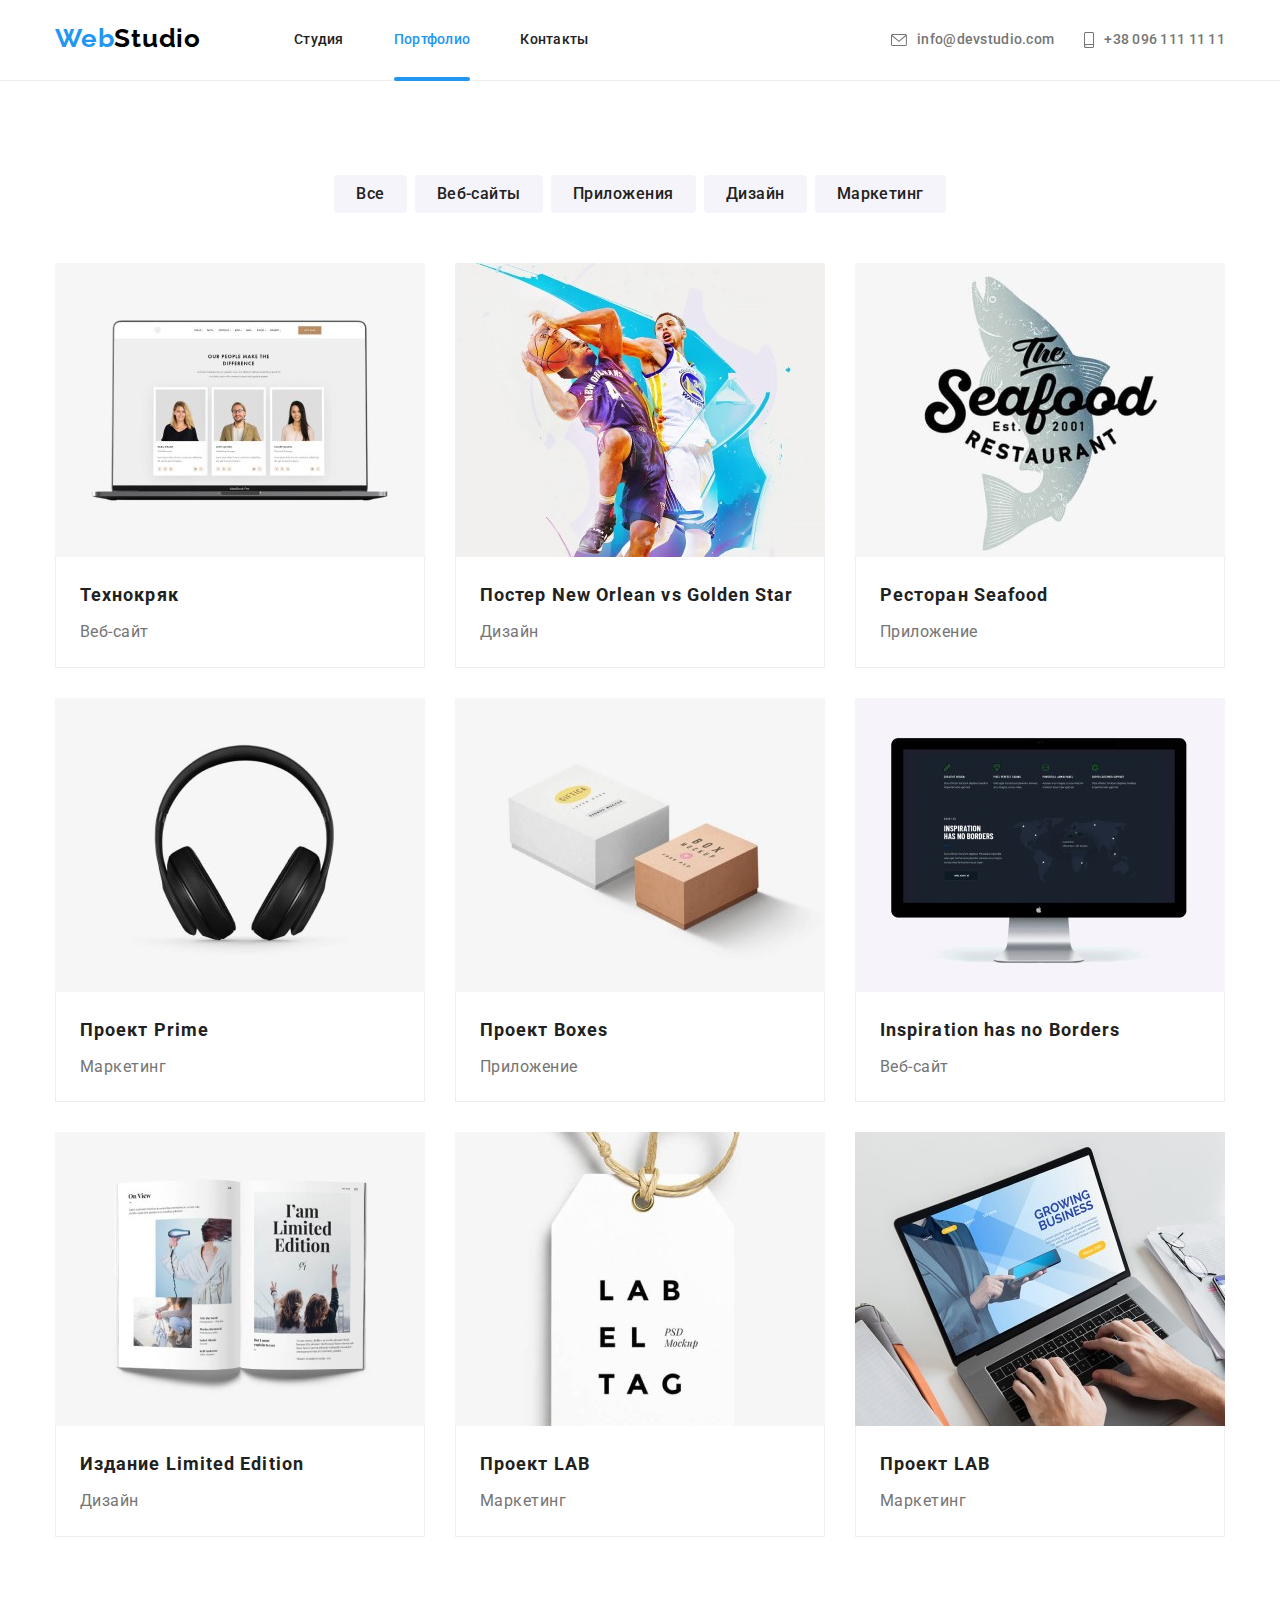
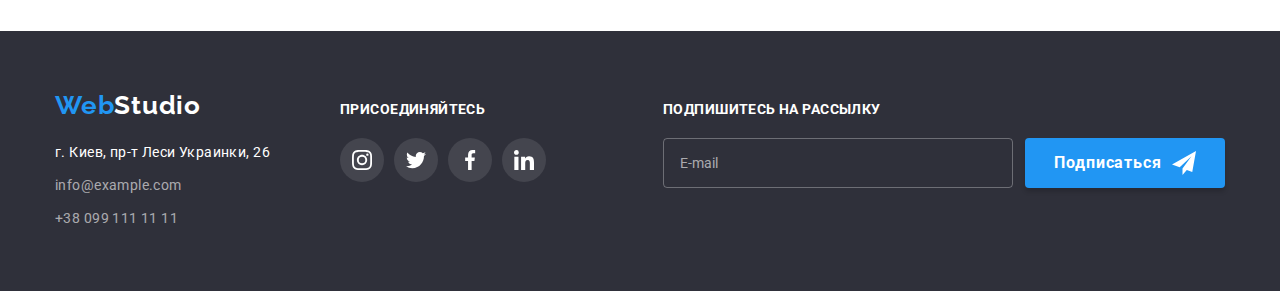
==== commit 2c50dd02: "fix smth" ====
--- a/portfolio.html
+++ b/portfolio.html
@@ -21,11 +21,13 @@
         <a class="header__logo link" href="./index.html"
           >Web<span class="header__logo--primary">Studio</span>
         </a>
-        <button class="header__button"
+        <button
+          class="header__button"
           type="button"
           aria-expanded="false"
           aria-controls="menu-container"
-          data-menu-button>
+          data-menu-button
+        >
           <svg class="header__burger" width="24" height="16">
             <use class="header-icon__burger" href="./images/icons.svg#menu-burger"></use>
             <use class="header-icon__close" href="./images/icons.svg#close-burger"></use>
@@ -502,7 +504,44 @@
           </form>
         </div>
       </div>
-      
     </footer>
+     <div class="mobile-menu" data-menu>
+      <ul class="mobile-menu__navigations">
+        <li class="mobile-menu__navigation">
+          <a class="mobile-menu__navlink  link" href="./index.html"
+            >Студия</a
+          >
+        </li>
+        <li class="mobile-menu__navigation">
+          <a class="mobile-menu__navlink link navigation__link--current" href="./portfolio.html">Портфолио</a>
+        </li>
+        <li class="mobile-menu__navigation">
+          <a class="mobile-menu__navlink link" href="#">Контакты</a>
+        </li>
+      </ul>
+      <ul class="mobile-menu__contacts">
+        <li class="mobile-menu__contact">
+          <a class="mobile-menu__tel link" href="tel:+380961111111">+38 096 111 11 11</a>
+        </li>
+        <li class="mobile-menu__contact">
+          <a class="mobile-menu__mail link" href="mailto:info@devstudio.com">info@devstudio.com</a>
+        </li>
+      </ul>
+      <ul class="mobile-menu__socials">
+        <li class="mobile-menu__social">
+          <a class="mobile-menu__soclink link" href="#">Instagram</a>
+        </li>
+        <li class="mobile-menu__social">
+          <a class="mobile-menu__soclink link" href="#">Twitter</a>
+        </li>
+        <li class="mobile-menu__social">
+          <a class="mobile-menu__soclink link" href="#">Facebook</a>
+        </li>
+        <li class="mobile-menu__social">
+          <a class="mobile-menu__soclink link" href="#">LinkedIn</a>
+        </li>
+      </ul>
+    </div>
+     <script src="./js/menu.js"></script>
   </body>
 </html>
--- a/css/main.min.css
+++ b/css/main.min.css
@@ -1 +1 @@
-:root{--primary-description-color: #757575;--primary-white-color: #ffffff;--title-color: #212121;--logo-color: #000000;--primary-blue-color: #2196f3;--hover-button-color: #188ce8;--primary-button-color: #f5f4fa;--footer-bg-color: #2f303a;--primary-bg-color: #e5e5e5;--primary-font-size: 14px;--primary-font-weight: 400;--primary-font-family: Roboto, sans-serif;--animation: 250ms cubic-bezier(0.4, 0, 0.2, 1)}body{background-color:var(--primary-white-color);font-size:var(--primary-font-size);font-weight:var(--primary-font-weight);font-family:var(--primary-font-family)}.container{max-width:480px;padding-left:15px;padding-right:15px;margin-left:auto;margin-right:auto}@media screen and (min-width: 768px){.container{max-width:768px}}@media screen and (min-width: 1200px){.container{max-width:1200px}}ul{margin:0;padding:0;list-style:none}h1,h2,h3,h4,h5,h6,p{margin:0}img{display:block;max-width:100%;height:auto}input{display:-webkit-box;display:-ms-flexbox;display:flex;cursor:pointer}button{cursor:pointer}.link{text-decoration:none;color:currentColor}.section{padding-top:60px;padding-bottom:60px}@media screen and (min-width: 1200px){.section{padding-top:94px;padding-bottom:94px}}.subtitle{margin-bottom:50px;font-weight:700;font-size:36px;line-height:1.17;text-align:center;letter-spacing:.03em;color:var(--title-color)}.button{width:200px;height:50px;border-radius:4px;border:none;font-weight:700;font-family:inherit;font-size:16px;line-height:1.87;text-align:center;letter-spacing:.06em}.header{border-bottom:1px solid #ececec}.header__container{display:-webkit-box;display:-ms-flexbox;display:flex;-webkit-box-align:baseline;-ms-flex-align:baseline;align-items:baseline}@media screen and (min-width: 768px){.header__container{-webkit-box-align:stretch;-ms-flex-align:stretch;align-items:stretch}}.header__logo{padding-top:16px;padding-bottom:16px;font-family:Raleway,sans-serif;font-weight:700;font-size:26px;line-height:1.15;letter-spacing:.03em;color:var(--primary-blue-color)}@media screen and (min-width: 768px){.header__logo{padding-top:24px;padding-bottom:25px}}.header__logo--primary{color:var(--logo-color)}.header__button{margin-left:auto;background-color:#fff;border:none}@media screen and (min-width: 768px){.header__button{display:none}}.navigation{display:none}@media screen and (min-width: 768px){.navigation{display:block}}.navigation__list{display:-webkit-box;display:-ms-flexbox;display:flex;margin-left:93px}.navigation__item{position:relative}.navigation__item:not(:last-child){margin-right:50px}.navigation__link{display:block;padding-top:32px;padding-bottom:32px;-webkit-transition:color var(--animation);transition:color var(--animation);font-weight:500;line-height:1.14;letter-spacing:.02em;color:var(--title-color)}.navigation__link--current{color:var(--primary-blue-color)}.navigation__link--current::after{content:"";position:absolute;left:0;bottom:-1px;width:100%;border-radius:2px;border-bottom:4px solid var(--primary-blue-color)}@media screen and (max-width: 767px){.navigation__link--current::after{display:none}}.navigation__link:hover,.navigation__link:focus{color:var(--primary-blue-color)}.header-contacts{display:none}@media screen and (min-width: 768px){.header-contacts{display:-webkit-box;display:-ms-flexbox;display:flex;margin-left:auto;-webkit-box-orient:vertical;-webkit-box-direction:normal;-ms-flex-direction:column;flex-direction:column;-webkit-box-pack:center;-ms-flex-pack:center;justify-content:center}}@media screen and (min-width: 1200px){.header-contacts{-webkit-box-orient:horizontal;-webkit-box-direction:normal;-ms-flex-direction:row;flex-direction:row}}.header-contacts__item>.header-contacts__link{display:-webkit-box;display:-ms-flexbox;display:flex;-webkit-box-align:center;-ms-flex-align:center;align-items:center;font-weight:500;line-height:1.14;letter-spacing:.02em;color:var(--primary-description-color)}.header-contacts__item:not(:last-child){margin-bottom:10px}@media screen and (min-width: 1200px){.header-contacts__item:not(:last-child){margin-right:30px;margin-bottom:0}}.header-contacts__link{display:block;-webkit-transition:color var(--animation),fill var(--animation);transition:color var(--animation),fill var(--animation)}@media screen and (min-width: 1200px){.header-contacts__link{padding-top:32px;padding-bottom:32px}}.header-contacts__link:hover,.header-contacts__link:focus{color:var(--primary-blue-color);fill:var(--primary-blue-color)}.header-contacts__icon--wrapper{display:-webkit-box;display:-ms-flexbox;display:flex;margin-right:10px}.header-contacts__icon{fill:currentColor}.hero{max-width:1600px;padding-top:200px;padding-bottom:200px;text-align:center;background-size:cover;background-repeat:no-repeat;background-position:center;background-color:#c4c4c4;background-image:-webkit-gradient(linear, left top, left bottom, from(rgba(47, 48, 58, 0.4)), to(rgba(47, 48, 58, 0.4))),url(../images/hero/hero_sm.png);background-image:linear-gradient(rgba(47, 48, 58, 0.4), rgba(47, 48, 58, 0.4)),url(../images/hero/hero_sm.png)}@media screen and (min-device-pixel-ratio: 2),screen and (-webkit-min-device-pixel-ratio: 2),screen and (min-resolution: 192dpi),screen and (min-resolution: 2dppx){.hero{background-image:-webkit-gradient(linear, left top, left bottom, from(rgba(47, 48, 58, 0.4)), to(rgba(47, 48, 58, 0.4))),url(../images/hero/hero_sm@2x.png);background-image:linear-gradient(rgba(47, 48, 58, 0.4), rgba(47, 48, 58, 0.4)),url(../images/hero/hero_sm@2x.png)}}@media screen and (min-width: 768px){.hero{background-image:-webkit-gradient(linear, left top, left bottom, from(rgba(47, 48, 58, 0.4)), to(rgba(47, 48, 58, 0.4))),url(../images/hero/hero_md.png);background-image:linear-gradient(rgba(47, 48, 58, 0.4), rgba(47, 48, 58, 0.4)),url(../images/hero/hero_md.png)}}@media screen and (min-width: 768px)and (min-device-pixel-ratio: 2),screen and (min-width: 768px)and (-webkit-min-device-pixel-ratio: 2),screen and (min-width: 768px)and (min-resolution: 192dpi),screen and (min-width: 768px)and (min-resolution: 2dppx){.hero{background-image:-webkit-gradient(linear, left top, left bottom, from(rgba(47, 48, 58, 0.4)), to(rgba(47, 48, 58, 0.4))),url(../images/hero/hero_md@2x.png);background-image:linear-gradient(rgba(47, 48, 58, 0.4), rgba(47, 48, 58, 0.4)),url(../images/hero/hero_md@2x.png)}}@media screen and (min-width: 1200px){.hero{background-image:-webkit-gradient(linear, left top, left bottom, from(rgba(47, 48, 58, 0.4)), to(rgba(47, 48, 58, 0.4))),url(../images/hero/hero_lg.png);background-image:linear-gradient(rgba(47, 48, 58, 0.4), rgba(47, 48, 58, 0.4)),url(../images/hero/hero_lg.png)}}@media screen and (min-width: 1200px)and (min-device-pixel-ratio: 2),screen and (min-width: 1200px)and (-webkit-min-device-pixel-ratio: 2),screen and (min-width: 1200px)and (min-resolution: 192dpi),screen and (min-width: 1200px)and (min-resolution: 2dppx){.hero{background-image:-webkit-gradient(linear, left top, left bottom, from(rgba(47, 48, 58, 0.4)), to(rgba(47, 48, 58, 0.4))),url(../images/hero/hero_lg@2x.png);background-image:linear-gradient(rgba(47, 48, 58, 0.4), rgba(47, 48, 58, 0.4)),url(../images/hero/hero_lg@2x.png)}}.hero__container{margin:0 auto;max-width:360px}@media screen and (min-width: 1200px){.hero__container{max-width:696px}}.hero__title{margin-bottom:30px;font-weight:900;font-size:26px;line-height:1.36;color:var(--primary-white-color);letter-spacing:.06em;text-transform:uppercase;text-align:center}@media screen and (min-width: 1200px){.hero__title{font-size:44px}}.hero__button{background-color:var(--primary-blue-color);color:var(--primary-white-color);-webkit-transition:background-color var(--animation);transition:background-color var(--animation)}.hero__button:hover,.hero__button:focus{background-color:var(--hover-button-color)}.backdrop{position:fixed;top:0;left:0;width:100%;height:100%;background-color:rgba(0,0,0,.2);opacity:1;visibility:visible;-webkit-transition:opacity var(--animation);transition:opacity var(--animation)}.is-hidden{opacity:0;pointer-events:none}.backdrop.is-hidden .modal{-webkit-transform:translate(-50%, -50%) scale(2);transform:translate(-50%, -50%) scale(2)}.modal{position:absolute;top:50%;left:50%;-webkit-transform:translate(-50%, -50%) scale(1);transform:translate(-50%, -50%) scale(1);min-height:609px;min-width:450px;padding:40px;background-color:var(--primary-white-color);-webkit-box-shadow:1px 0px 2px rgba(0,0,0,.2),1px 0px 1px rgba(0,0,0,.14),3px 0px 1px rgba(0,0,0,.12);box-shadow:1px 0px 2px rgba(0,0,0,.2),1px 0px 1px rgba(0,0,0,.14),3px 0px 1px rgba(0,0,0,.12);border-radius:4px;-webkit-transition:-webkit-transform var(--animation);transition:-webkit-transform var(--animation);transition:transform var(--animation);transition:transform var(--animation), -webkit-transform var(--animation)}@media screen and (min-width: 1200px){.modal{min-height:581px;min-width:528px}}.button-close{position:absolute;display:-webkit-box;display:-ms-flexbox;display:flex;-webkit-box-align:center;-ms-flex-align:center;align-items:center;-webkit-box-pack:center;-ms-flex-pack:center;justify-content:center;width:30px;height:30px;top:8px;right:8px;border-radius:50%;background-color:var(--primary-white-color);border:1px solid rgba(0,0,0,.1);-webkit-transition:fill var(--animation);transition:fill var(--animation)}.button-close:hover,.button-close:focus{fill:var(--primary-blue-color)}.modal__title{margin-bottom:12px;font-weight:700;font-size:20px;line-height:1.15;text-align:center;letter-spacing:.03em;color:var(--title-color)}.modal__button{margin:0 auto;margin-top:30px;display:-webkit-box;display:-ms-flexbox;display:flex;-webkit-box-pack:center;-ms-flex-pack:center;justify-content:center;-webkit-box-align:center;-ms-flex-align:center;align-items:center;background-color:var(--primary-blue-color);color:var(--primary-white-color);-webkit-box-shadow:0px 4px 4px rgba(0,0,0,.15);box-shadow:0px 4px 4px rgba(0,0,0,.15);-webkit-transition:background-color var(--animation);transition:background-color var(--animation)}.modal__button:hover,.modal__button:focus{background-color:var(--hover-button-color)}.modal__wrapper{margin-bottom:10px;position:relative}.modal__input{padding-left:35px;min-height:40px;width:100%;display:-webkit-box;display:-ms-flexbox;display:flex;-webkit-box-orient:vertical;-webkit-box-direction:normal;-ms-flex-direction:column;flex-direction:column;-webkit-box-align:start;-ms-flex-align:start;align-items:flex-start;cursor:pointer;outline:rgba(0,0,0,0);border:1px solid rgba(33,33,33,.2);margin-top:4px;-webkit-transition:border-color var(--animation);transition:border-color var(--animation);border-radius:4px}.modal__input:hover,.modal__input:focus{border-color:var(--primary-blue-color)}.modal__label{font-size:12px;position:relative;width:100%;display:-webkit-box;display:-ms-flexbox;display:flex;-webkit-box-orient:vertical;-webkit-box-direction:normal;-ms-flex-direction:column;flex-direction:column;-webkit-box-align:start;-ms-flex-align:start;align-items:flex-start;cursor:pointer;color:var(--primary-description-color)}.modal__field{position:relative;width:100%}.modal__icon{position:absolute;display:-webkit-box;display:-ms-flexbox;display:flex;margin-left:12px;top:50%;-webkit-transform:translate(0%, -50%);transform:translate(0%, -50%);-webkit-transition:fill var(--animation);transition:fill var(--animation)}.modal__input:hover+.modal__icon,.modal__input:focus+.modal__icon{fill:var(--primary-blue-color)}.modal-comment__textarea{min-height:120px;margin-top:4px;-webkit-box-orient:vertical;-webkit-box-direction:normal;-ms-flex-direction:column;flex-direction:column;display:-webkit-box;display:-ms-flexbox;display:flex;-webkit-box-align:start;-ms-flex-align:start;align-items:flex-start;width:100%;resize:none;cursor:pointer;padding:12px 16px;outline:rgba(0,0,0,0);border-color:rgba(33,33,33,.2);border-radius:4px;-webkit-transition:border-color var(--animation);transition:border-color var(--animation)}.modal-comment__textarea::-webkit-input-placeholder{color:rgba(117,117,117,.5);font-size:14px}.modal-comment__textarea::-moz-placeholder{color:rgba(117,117,117,.5);font-size:14px}.modal-comment__textarea:-ms-input-placeholder{color:rgba(117,117,117,.5);font-size:14px}.modal-comment__textarea::-ms-input-placeholder{color:rgba(117,117,117,.5);font-size:14px}.modal-comment__textarea::placeholder{color:rgba(117,117,117,.5);font-size:14px}.modal-comment__textarea:hover,.modal-comment__textarea:focus{border-color:var(--primary-blue-color)}.modal-agreement__wrapper{display:-webkit-box;display:-ms-flexbox;display:flex;-webkit-box-pack:center;-ms-flex-pack:center;justify-content:center;-webkit-box-align:center;-ms-flex-align:center;align-items:center;margin-top:20px}.modal-agreement__title{color:var(--primary-description-color);line-height:1.71;letter-spacing:.03em;cursor:pointer;font-size:12px}@media screen and (min-width: 1200px){.modal-agreement__title{font-size:14px}}.modal-agreement__link{line-height:1.71;letter-spacing:.03em;color:var(--primary-blue-color);font-size:12px}@media screen and (min-width: 1200px){.modal-agreement__link{font-size:14px}}.modal-agreement__border{display:-webkit-inline-box;display:-ms-inline-flexbox;display:inline-flex;-webkit-box-align:center;-ms-flex-align:center;align-items:center;-webkit-box-pack:center;-ms-flex-pack:center;justify-content:center;width:16px;height:15px;border-radius:2px;outline:2px solid var(--title-color);margin-right:7px;cursor:pointer;outline-offset:-2px;-webkit-transition:background-color var(--animation),outline-color var(--animation);transition:background-color var(--animation),outline-color var(--animation)}.modal-agreement__icon{fill:rgba(0,0,0,0)}.modal-agreement__checkbox:checked+.modal-agreement__border{background-color:var(--primary-blue-color);outline-color:var(--primary-blue-color);border:none}.modal-agreement__checkbox:checked+.modal-agreement__border>.modal-agreement__icon{fill:var(--primary-white-color)}@media screen and (max-width: 1199px){.engagement{display:none}}.engagement__list{display:-webkit-box;display:-ms-flexbox;display:flex;gap:30px}.engagement__item{width:370px}.engagement__description{position:absolute;bottom:0;width:100%;height:70px;display:-webkit-box;display:-ms-flexbox;display:flex;-webkit-box-align:center;-ms-flex-align:center;align-items:center;-webkit-box-pack:center;-ms-flex-pack:center;justify-content:center;font-weight:700;font-size:14px;line-height:1.14;text-align:center;letter-spacing:.03em;text-transform:uppercase;background-color:rgba(47,48,58,.8);color:var(--primary-white-color)}.engagement__description--wrapper{position:relative;display:-webkit-box;display:-ms-flexbox;display:flex;-webkit-box-align:center;-ms-flex-align:center;align-items:center;-webkit-box-pack:center;-ms-flex-pack:center;justify-content:center}.team{background-color:var(--primary-button-color)}.team .team__list{display:-webkit-box;display:-ms-flexbox;display:flex;-ms-flex-wrap:wrap;flex-wrap:wrap;gap:30px}@media screen and (min-width: 1200px){.team .team__list{-ms-flex-wrap:nowrap;flex-wrap:nowrap}}.team__member{background-color:var(--primary-white-color);-webkit-box-shadow:0px 1px 3px rgba(0,0,0,.12),0px 1px 1px rgba(0,0,0,.14),0px 2px 1px rgba(0,0,0,.2);box-shadow:0px 1px 3px rgba(0,0,0,.12),0px 1px 1px rgba(0,0,0,.14),0px 2px 1px rgba(0,0,0,.2);border-radius:0px 0px 4px 4px;-ms-flex-preferred-size:450px;flex-basis:450px}@media screen and (min-width: 768px){.team__member{-ms-flex-preferred-size:354px;flex-basis:354px}}@media screen and (min-width: 1200px){.team__member{-ms-flex-preferred-size:370px;flex-basis:370px}}.team__text{padding-top:30px;padding-bottom:30px}.team__name{margin-bottom:10px;font-weight:500;font-size:16px;line-height:1.19;color:var(--title-color);text-align:center;letter-spacing:.03em}.team__position{margin-bottom:10px;font-size:16px;line-height:1.18;text-align:center;letter-spacing:.03em;color:var(--primary-description-color)}.social-icon{display:-webkit-box;display:-ms-flexbox;display:flex;gap:10px;-webkit-box-pack:center;-ms-flex-pack:center;justify-content:center}.social-icon__logo{fill:currentColor}.social-icon__item{fill:currentColor;display:-webkit-box;display:-ms-flexbox;display:flex;-webkit-box-pack:center;-ms-flex-pack:center;justify-content:center;height:44px;width:44px}.social-icon__item:last-child{margin-right:0}.social-icon__link{border-radius:50%;color:#afb1b8;width:44px;height:44px;display:-webkit-box;display:-ms-flexbox;display:flex;-webkit-box-align:center;-ms-flex-align:center;align-items:center;-webkit-box-pack:center;-ms-flex-pack:center;justify-content:center;-webkit-transition:fill var(--animation),color var(--animation),background-color var(--animation);transition:fill var(--animation),color var(--animation),background-color var(--animation)}.social-icon__link:hover,.social-icon__link:focus{fill:var(--primary-white-color);color:var(--primary-white-color);background-color:var(--primary-blue-color)}.portfolio-button--wrapper{margin-bottom:40px}@media screen and (min-width: 768px){.portfolio-button--wrapper{margin-bottom:30px}}@media screen and (min-width: 1200px){.portfolio-button--wrapper{margin-bottom:50px}}.portfolio-button__list{display:-webkit-box;display:-ms-flexbox;display:flex;-ms-flex-wrap:wrap;flex-wrap:wrap;-webkit-box-pack:start;-ms-flex-pack:start;justify-content:flex-start}@media screen and (min-width: 768px){.portfolio-button__list{-webkit-box-pack:center;-ms-flex-pack:center;justify-content:center}}@media screen and (min-width: 320px){.portfolio-button__item:not(:last-child){margin-bottom:15px}}@media screen and (min-width: 400px){.portfolio-button__item:nth-last-child(-n+2){margin-bottom:0}}@media screen and (min-width: 768px){.portfolio-button__list>.portfolio-button__item{margin-bottom:0}}.portfolio-button__item:not(:last-child){margin-right:8px}.portfolio-button__btn{font-family:inherit;font-weight:500;font-size:16px;line-height:1.6;text-align:center;letter-spacing:.03em;padding:6px 22px;border:none;border-radius:4px;background-color:var(--primary-button-color);color:var(--title-color);-webkit-transition:color var(--animation),background-color var(--animation),-webkit-box-shadow var(--animation);transition:color var(--animation),background-color var(--animation),-webkit-box-shadow var(--animation);transition:color var(--animation),background-color var(--animation),box-shadow var(--animation);transition:color var(--animation),background-color var(--animation),box-shadow var(--animation),-webkit-box-shadow var(--animation)}.portfolio-button__btn:focus,.portfolio-button__btn:hover{color:var(--primary-white-color);background-color:var(--primary-blue-color);-webkit-box-shadow:0px 3px 1px rgba(0,0,0,.1),0px 1px 2px rgba(0,0,0,.08),0px 2px 2px rgba(0,0,0,.12);box-shadow:0px 3px 1px rgba(0,0,0,.1),0px 1px 2px rgba(0,0,0,.08),0px 2px 2px rgba(0,0,0,.12)}.projects{-ms-flex-wrap:wrap;flex-wrap:wrap;display:-webkit-box;display:-ms-flexbox;display:flex;gap:30px}.projects__item{-ms-flex-preferred-size:450px;flex-basis:450px}@media screen and (min-width: 768px){.projects__item{-ms-flex-preferred-size:354px;flex-basis:354px}}@media screen and (min-width: 1200px){.projects__item{-ms-flex-preferred-size:370px;flex-basis:370px}}.projects__card{display:-webkit-box;display:-ms-flexbox;display:flex;-webkit-box-orient:vertical;-webkit-box-direction:normal;-ms-flex-direction:column;flex-direction:column;height:100%;-webkit-transition:opacity var(--animation),-webkit-box-shadow var(--animation);transition:opacity var(--animation),-webkit-box-shadow var(--animation);transition:box-shadow var(--animation),opacity var(--animation);transition:box-shadow var(--animation),opacity var(--animation),-webkit-box-shadow var(--animation)}.projects__card:hover,.projects__card:focus{-webkit-box-shadow:0px 1px 1px rgba(0,0,0,.12),0px 4px 4px rgba(0,0,0,.06),1px 4px 6px rgba(0,0,0,.16);box-shadow:0px 1px 1px rgba(0,0,0,.12),0px 4px 4px rgba(0,0,0,.06),1px 4px 6px rgba(0,0,0,.16)}.projects__card--wrapper{position:relative;overflow:hidden}.projects__overlay{position:absolute;left:0;top:0;opacity:0;padding:63px 24px;font-size:18px;line-height:1.55;vertical-align:top;letter-spacing:.03em;background-color:rgba(33,150,243,.9);color:var(--primary-white-color);-webkit-transform:translateY(100%);transform:translateY(100%);-webkit-transition:opacity var(--animation),-webkit-transform var(--animation);transition:opacity var(--animation),-webkit-transform var(--animation);transition:transform var(--animation),opacity var(--animation);transition:transform var(--animation),opacity var(--animation),-webkit-transform var(--animation)}.projects__item:hover .projects__overlay{-webkit-transform:translateY(0);transform:translateY(0);opacity:1}.projects__text--wrapper{overflow:hidden;-webkit-box-flex:1;-ms-flex-positive:1;flex-grow:1;padding-top:20px;padding-right:24px;padding-bottom:20px;padding-left:24px;border-right:1px solid #eee;border-bottom:1px solid #eee;border-left:1px solid #eee}.projects__title{margin-bottom:4px;text-align:left;font-weight:700;font-size:18px;line-height:2;letter-spacing:.06em;color:var(--title-color)}.projects__description{text-align:left;font-size:16px;line-height:1.87;letter-spacing:.03em;color:var(--primary-description-color)}.footer{background-color:var(--footer-bg-color);padding-top:60px;padding-bottom:60px}.footer__container{display:-webkit-box;display:-ms-flexbox;display:flex;-webkit-box-orient:vertical;-webkit-box-direction:normal;-ms-flex-direction:column;flex-direction:column;-webkit-box-align:center;-ms-flex-align:center;align-items:center}@media screen and (min-width: 1200px){.footer__container{-webkit-box-orient:horizontal;-webkit-box-direction:normal;-ms-flex-direction:row;flex-direction:row;-webkit-box-align:baseline;-ms-flex-align:baseline;align-items:baseline;-ms-flex-wrap:wrap;flex-wrap:wrap;gap:93px}}.footer-left{display:-webkit-box;display:-ms-flexbox;display:flex;-webkit-box-orient:vertical;-webkit-box-direction:normal;-ms-flex-direction:column;flex-direction:column;-webkit-box-align:center;-ms-flex-align:center;align-items:center;-webkit-box-align:baseline;-ms-flex-align:baseline;align-items:baseline;gap:60px}@media screen and (min-width: 768px){.footer-left{-webkit-box-orient:horizontal;-webkit-box-direction:normal;-ms-flex-direction:row;flex-direction:row;gap:165px;margin-bottom:60px}}@media screen and (min-width: 1200px){.footer-left{margin-bottom:0;gap:70px}}.footer-address{display:-webkit-box;display:-ms-flexbox;display:flex;-webkit-box-align:center;-ms-flex-align:center;align-items:center;-webkit-box-orient:vertical;-webkit-box-direction:normal;-ms-flex-direction:column;flex-direction:column}@media screen and (min-width: 1200px){.footer-address{display:block}}.footer__logo{padding-top:0;padding-bottom:0;margin-bottom:20px;display:block}.footer__logo--secondary{color:var(--primary-white-color)}.footer-address__list{display:-webkit-box;display:-ms-flexbox;display:flex;-webkit-box-align:center;-ms-flex-align:center;align-items:center;-webkit-box-orient:vertical;-webkit-box-direction:normal;-ms-flex-direction:column;flex-direction:column}@media screen and (min-width: 1200px){.footer-address__list{display:block}}.footer-address__link{display:block;margin-bottom:8px;font-style:normal;line-height:1.71;letter-spacing:.03em;color:var(--primary-white-color);-webkit-transition:color var(--animation);transition:color var(--animation)}@media screen and (min-width: 1200px){.footer-address__link{margin-bottom:9px}}.footer-address__link:focus,.footer-address__link:hover{color:var(--primary-blue-color)}.footer-contacts__item:not(:last-child){margin-bottom:8px}@media screen and (min-width: 1200px){.footer-contacts__item:not(:last-child){margin-bottom:9px}}.footer-contacts__link{font-style:normal;line-height:1.71;letter-spacing:.03em;color:rgba(255,255,255,.6);-webkit-transition:color var(--animation);transition:color var(--animation)}.footer-contacts__link:focus,.footer-contacts__link:hover{color:var(--primary-blue-color)}.footer-social{display:-webkit-box;display:-ms-flexbox;display:flex;-webkit-box-align:center;-ms-flex-align:center;align-items:center;-webkit-box-orient:vertical;-webkit-box-direction:normal;-ms-flex-direction:column;flex-direction:column;margin-bottom:60px}@media screen and (min-width: 768px){.footer-social{margin-bottom:0}}@media screen and (min-width: 1200px){.footer-social{display:block}}.footer-social__description{margin-bottom:20px;font-weight:700;font-size:14px;line-height:1.14;letter-spacing:.03em;text-transform:uppercase;color:var(--primary-white-color)}.footer-social__list{display:-webkit-box;display:-ms-flexbox;display:flex;gap:10px;-webkit-box-pack:center;-ms-flex-pack:center;justify-content:center}.footer-social__item{fill:currentColor;display:-webkit-box;display:-ms-flexbox;display:flex;-webkit-box-pack:center;-ms-flex-pack:center;justify-content:center;height:44px;width:44px}.footer-social__item:last-child{margin-right:0}.footer-social__link{color:var(--primary-white-color);background-color:rgba(255,255,255,.1);border-radius:50%;width:44px;height:44px;display:-webkit-box;display:-ms-flexbox;display:flex;-webkit-box-align:center;-ms-flex-align:center;align-items:center;-webkit-box-pack:center;-ms-flex-pack:center;justify-content:center;-webkit-transition:fill var(--animation),color var(--animation),background-color var(--animation);transition:fill var(--animation),color var(--animation),background-color var(--animation)}.footer-social__link:hover,.footer-social__link:focus{fill:var(--primary-white-color);color:var(--primary-white-color);background-color:var(--primary-blue-color);border-radius:50%}.footer-social__icon{fill:currentColor}.footer-right{display:-webkit-box;display:-ms-flexbox;display:flex;-webkit-box-orient:vertical;-webkit-box-direction:normal;-ms-flex-direction:column;flex-direction:column;-webkit-box-align:center;-ms-flex-align:center;align-items:center}@media screen and (min-width: 1200px){.footer-right{display:block;margin-left:auto}}.footer-right__subscription{display:-webkit-box;display:-ms-flexbox;display:flex;-webkit-box-orient:vertical;-webkit-box-direction:normal;-ms-flex-direction:column;flex-direction:column;-webkit-box-align:center;-ms-flex-align:center;align-items:center}@media screen and (min-width: 1200px){.footer-right__subscription{-webkit-box-orient:horizontal;-webkit-box-direction:normal;-ms-flex-direction:row;flex-direction:row}}.footer-right__label{margin-bottom:20px}@media screen and (min-width: 1200px){.footer-right__label{margin-bottom:0;margin-right:12px}}.footer-right__input{height:50px;width:350px;background-color:inherit;border:1px solid rgba(255,255,255,.3);border-radius:4px;padding-left:16px;outline:none;color:var(--primary-white-color)}@media screen and (min-width: 1200px){.footer-right__input{width:358px}}.footer-right__input::-webkit-input-placeholder{color:rgba(255,255,255,.6)}.footer-right__input::-moz-placeholder{color:rgba(255,255,255,.6)}.footer-right__input:-ms-input-placeholder{color:rgba(255,255,255,.6)}.footer-right__input::-ms-input-placeholder{color:rgba(255,255,255,.6)}.footer-right__input::placeholder{color:rgba(255,255,255,.6)}.footer-right__button{display:-webkit-box;display:-ms-flexbox;display:flex;-webkit-box-pack:center;-ms-flex-pack:center;justify-content:center;-webkit-box-align:center;-ms-flex-align:center;align-items:center;background-color:var(--primary-blue-color);color:var(--primary-white-color);-webkit-box-shadow:0px 4px 4px rgba(0,0,0,.15);box-shadow:0px 4px 4px rgba(0,0,0,.15)}.footer-right__icon{margin-left:10px;fill:var(--primary-white-color)}@media screen and (min-width: 1200px){.features{padding-bottom:0}}@media screen and (min-width: 768px){.features__list{display:-webkit-box;display:-ms-flexbox;display:flex;-ms-flex-wrap:wrap;flex-wrap:wrap;gap:30px}}@media screen and (min-width: 1200px){.features__list{display:-webkit-box;display:-ms-flexbox;display:flex;-ms-flex-wrap:nowrap;flex-wrap:nowrap}}.features__item:not(:last-child){margin-bottom:30px}@media screen and (min-width: 768px){.features__item:not(:last-child){margin-bottom:0}}.features__icon--wrapper{display:-webkit-box;display:-ms-flexbox;display:flex;-webkit-box-pack:center;-ms-flex-pack:center;justify-content:center;-webkit-box-align:center;-ms-flex-align:center;align-items:center;max-width:450px;height:120px;background-color:var(--primary-button-color);border-radius:4px}@media screen and (min-width: 768px){.features__icon--wrapper{max-width:354px}}@media screen and (min-width: 1200px){.features__icon--wrapper{max-width:270px}}.features__title{margin-bottom:10px;font-size:14px;font-weight:700;color:var(--title-color);line-height:1.14;letter-spacing:.03em;text-transform:uppercase;display:-webkit-box;display:-ms-flexbox;display:flex;-webkit-box-pack:center;-ms-flex-pack:center;justify-content:center;margin-top:30px}@media screen and (min-width: 768px){.features__title{display:block}}.features__description{line-height:1.71;letter-spacing:.03em;color:var(--primary-description-color)}@media screen and (min-width: 768px){.features__description{max-width:354px}}.clients__list{display:-webkit-box;display:-ms-flexbox;display:flex;-ms-flex-wrap:wrap;flex-wrap:wrap;gap:30px}@media screen and (min-width: 1200px){.clients__list{-ms-flex-wrap:nowrap;flex-wrap:nowrap}}.clients__item{width:170px;height:92px}@media screen and (min-width: 480px){.clients__item{width:210px}}@media screen and (min-width: 768px){.clients__item{width:226px}}@media screen and (min-width: 1200px){.clients__item{width:170px}}.clients__card{height:92px;width:170px;display:-webkit-box;display:-ms-flexbox;display:flex;-webkit-box-pack:center;-ms-flex-pack:center;justify-content:center;-webkit-box-align:center;-ms-flex-align:center;align-items:center;color:#afb1b8;border:1px solid #afb1b8;border-radius:4px;-webkit-transition:border var(--animation),fill var(--animation),color var(--animation);transition:border var(--animation),fill var(--animation),color var(--animation)}@media screen and (min-width: 480px){.clients__card{width:210px}}@media screen and (min-width: 768px){.clients__card{width:226px}}@media screen and (min-width: 1200px){.clients__card{width:170px}}.clients__card:hover,.clients__card:focus{border:1px solid var(--primary-blue-color);fill:var(--primary-blue-color);color:var(--primary-blue-color)}.clients__icon{fill:currentColor}.mobile-menu{position:fixed;width:100%;height:100%;top:0;display:-webkit-box;display:-ms-flexbox;display:flex;-webkit-box-orient:vertical;-webkit-box-direction:normal;-ms-flex-direction:column;flex-direction:column;background-color:#fff;padding:48px 40px;opacity:0;visibility:hidden;pointer-events:none;-webkit-transition:opacity var(--animation),visibility var(--animation);transition:opacity var(--animation),visibility var(--animation)}.mobile-menu.is-open{opacity:1;visibility:visible;pointer-events:initial}@media screen and (min-width: 768px){.mobile-menu{display:none}}.header__button{position:relative;z-index:100;-webkit-transition:fill var(--animation);transition:fill var(--animation)}.header__button:hover,.header__button:focus{fill:var(--primary-blue-color)}.header__button .header-icon__close{opacity:0}.header__button.is-open .header-icon__close{opacity:1}.header__button.is-open .header-icon__burger{opacity:0}.mobile-menu__navigations{display:-webkit-box;display:-ms-flexbox;display:flex;-webkit-box-orient:vertical;-webkit-box-direction:normal;-ms-flex-direction:column;flex-direction:column;gap:32px;margin-bottom:auto}.mobile-menu__navigation{font-weight:500;font-size:40px;line-height:1.175;letter-spacing:.02em;color:var(--title-color)}.mobile-menu__contact:last-child{margin-top:32px}.mobile-menu__tel{font-weight:500;font-size:34px;line-height:1.176;letter-spacing:.02em;color:var(--primary-blue-color)}.mobile-menu__mail{font-weight:500;font-size:24px;line-height:1.16;letter-spacing:.02em;color:var(--primary-description-color)}.mobile-menu__socials{margin-top:64px;display:-webkit-box;display:-ms-flexbox;display:flex;-ms-flex-wrap:wrap;flex-wrap:wrap;gap:10px}.mobile-menu__social{padding-right:10px;border-right:1px solid rgba(33,33,33,.2)}.mobile-menu__soclink{font-weight:500;font-size:18px;line-height:1.222;letter-spacing:.02em;color:var(--primary-blue-color)}.mobile-menu__social:last-child{border-right:none}.visually-hidden{position:absolute;white-space:nowrap;width:1px;height:1px;overflow:hidden;border:0;padding:0;clip:rect(0 0 0 0);-webkit-clip-path:inset(50%);clip-path:inset(50%);margin:-1px}/*# sourceMappingURL=main.min.css.map */+:root{--primary-description-color: #757575;--primary-white-color: #ffffff;--title-color: #212121;--logo-color: #000000;--primary-blue-color: #2196f3;--hover-button-color: #188ce8;--primary-button-color: #f5f4fa;--footer-bg-color: #2f303a;--primary-bg-color: #e5e5e5;--primary-font-size: 14px;--primary-font-weight: 400;--primary-font-family: Roboto, sans-serif;--animation: 250ms cubic-bezier(0.4, 0, 0.2, 1)}body{background-color:var(--primary-white-color);font-size:var(--primary-font-size);font-weight:var(--primary-font-weight);font-family:var(--primary-font-family)}.container{max-width:480px;padding-left:15px;padding-right:15px;margin-left:auto;margin-right:auto}@media screen and (min-width: 768px){.container{max-width:768px}}@media screen and (min-width: 1200px){.container{max-width:1200px}}ul{margin:0;padding:0;list-style:none}h1,h2,h3,h4,h5,h6,p{margin:0}img{display:block;max-width:100%;height:auto}input{display:-webkit-box;display:-ms-flexbox;display:flex;cursor:pointer}button{cursor:pointer}.link{text-decoration:none;color:currentColor}.section{padding-top:60px;padding-bottom:60px}@media screen and (min-width: 1200px){.section{padding-top:94px;padding-bottom:94px}}.subtitle{margin-bottom:50px;font-weight:700;font-size:36px;line-height:1.17;text-align:center;letter-spacing:.03em;color:var(--title-color)}.button{width:200px;height:50px;border-radius:4px;border:none;font-weight:700;font-family:inherit;font-size:16px;line-height:1.87;text-align:center;letter-spacing:.06em}.header{border-bottom:1px solid #ececec}.header__container{display:-webkit-box;display:-ms-flexbox;display:flex;-webkit-box-align:baseline;-ms-flex-align:baseline;align-items:baseline}@media screen and (min-width: 768px){.header__container{-webkit-box-align:stretch;-ms-flex-align:stretch;align-items:stretch}}.header__logo{padding-top:16px;padding-bottom:16px;font-family:Raleway,sans-serif;font-weight:700;font-size:26px;line-height:1.15;letter-spacing:.03em;color:var(--primary-blue-color)}@media screen and (min-width: 768px){.header__logo{padding-top:24px;padding-bottom:25px}}.header__logo--primary{color:var(--logo-color)}.header__button{margin-left:auto;background-color:#fff;border:none}@media screen and (min-width: 768px){.header__button{display:none}}.navigation{display:none}@media screen and (min-width: 768px){.navigation{display:block}}.navigation__list{display:-webkit-box;display:-ms-flexbox;display:flex;margin-left:93px}.navigation__item{position:relative}.navigation__item:not(:last-child){margin-right:50px}.navigation__link{display:block;padding-top:32px;padding-bottom:32px;-webkit-transition:color var(--animation);transition:color var(--animation);font-weight:500;line-height:1.14;letter-spacing:.02em;color:var(--title-color)}.navigation__link--current{color:var(--primary-blue-color)}.navigation__link--current::after{content:"";position:absolute;left:0;bottom:-1px;width:100%;border-radius:2px;border-bottom:4px solid var(--primary-blue-color)}@media screen and (max-width: 767px){.navigation__link--current::after{display:none}}.navigation__link:hover,.navigation__link:focus{color:var(--primary-blue-color)}.header-contacts{display:none}@media screen and (min-width: 768px){.header-contacts{display:-webkit-box;display:-ms-flexbox;display:flex;margin-left:auto;-webkit-box-orient:vertical;-webkit-box-direction:normal;-ms-flex-direction:column;flex-direction:column;-webkit-box-pack:center;-ms-flex-pack:center;justify-content:center}}@media screen and (min-width: 1200px){.header-contacts{-webkit-box-orient:horizontal;-webkit-box-direction:normal;-ms-flex-direction:row;flex-direction:row}}.header-contacts__item>.header-contacts__link{display:-webkit-box;display:-ms-flexbox;display:flex;-webkit-box-align:center;-ms-flex-align:center;align-items:center;font-weight:500;line-height:1.14;letter-spacing:.02em;color:var(--primary-description-color)}.header-contacts__item:not(:last-child){margin-bottom:10px}@media screen and (min-width: 1200px){.header-contacts__item:not(:last-child){margin-right:30px;margin-bottom:0}}.header-contacts__link{display:block;-webkit-transition:color var(--animation),fill var(--animation);transition:color var(--animation),fill var(--animation)}@media screen and (min-width: 1200px){.header-contacts__link{padding-top:32px;padding-bottom:32px}}.header-contacts__link:hover,.header-contacts__link:focus{color:var(--primary-blue-color);fill:var(--primary-blue-color)}.header-contacts__icon--wrapper{display:-webkit-box;display:-ms-flexbox;display:flex;margin-right:10px}.header-contacts__icon{fill:currentColor}.hero{max-width:1600px;padding-top:200px;padding-bottom:200px;text-align:center;background-size:cover;background-repeat:no-repeat;background-position:center;background-color:#c4c4c4;background-image:-webkit-gradient(linear, left top, left bottom, from(rgba(47, 48, 58, 0.4)), to(rgba(47, 48, 58, 0.4))),url(../images/hero/hero_sm.png);background-image:linear-gradient(rgba(47, 48, 58, 0.4), rgba(47, 48, 58, 0.4)),url(../images/hero/hero_sm.png)}@media screen and (min-device-pixel-ratio: 2),screen and (-webkit-min-device-pixel-ratio: 2),screen and (min-resolution: 192dpi),screen and (min-resolution: 2dppx){.hero{background-image:-webkit-gradient(linear, left top, left bottom, from(rgba(47, 48, 58, 0.4)), to(rgba(47, 48, 58, 0.4))),url(../images/hero/hero_sm@2x.png);background-image:linear-gradient(rgba(47, 48, 58, 0.4), rgba(47, 48, 58, 0.4)),url(../images/hero/hero_sm@2x.png)}}@media screen and (min-width: 768px){.hero{background-image:-webkit-gradient(linear, left top, left bottom, from(rgba(47, 48, 58, 0.4)), to(rgba(47, 48, 58, 0.4))),url(../images/hero/hero_md.png);background-image:linear-gradient(rgba(47, 48, 58, 0.4), rgba(47, 48, 58, 0.4)),url(../images/hero/hero_md.png)}}@media screen and (min-width: 768px)and (min-device-pixel-ratio: 2),screen and (min-width: 768px)and (-webkit-min-device-pixel-ratio: 2),screen and (min-width: 768px)and (min-resolution: 192dpi),screen and (min-width: 768px)and (min-resolution: 2dppx){.hero{background-image:-webkit-gradient(linear, left top, left bottom, from(rgba(47, 48, 58, 0.4)), to(rgba(47, 48, 58, 0.4))),url(../images/hero/hero_md@2x.png);background-image:linear-gradient(rgba(47, 48, 58, 0.4), rgba(47, 48, 58, 0.4)),url(../images/hero/hero_md@2x.png)}}@media screen and (min-width: 1200px){.hero{background-image:-webkit-gradient(linear, left top, left bottom, from(rgba(47, 48, 58, 0.4)), to(rgba(47, 48, 58, 0.4))),url(../images/hero/hero_lg.png);background-image:linear-gradient(rgba(47, 48, 58, 0.4), rgba(47, 48, 58, 0.4)),url(../images/hero/hero_lg.png)}}@media screen and (min-width: 1200px)and (min-device-pixel-ratio: 2),screen and (min-width: 1200px)and (-webkit-min-device-pixel-ratio: 2),screen and (min-width: 1200px)and (min-resolution: 192dpi),screen and (min-width: 1200px)and (min-resolution: 2dppx){.hero{background-image:-webkit-gradient(linear, left top, left bottom, from(rgba(47, 48, 58, 0.4)), to(rgba(47, 48, 58, 0.4))),url(../images/hero/hero_lg@2x.png);background-image:linear-gradient(rgba(47, 48, 58, 0.4), rgba(47, 48, 58, 0.4)),url(../images/hero/hero_lg@2x.png)}}.hero__container{margin:0 auto;max-width:360px}@media screen and (min-width: 1200px){.hero__container{max-width:696px}}.hero__title{margin-bottom:30px;font-weight:900;font-size:26px;line-height:1.36;color:var(--primary-white-color);letter-spacing:.06em;text-transform:uppercase;text-align:center}@media screen and (min-width: 1200px){.hero__title{font-size:44px}}.hero__button{background-color:var(--primary-blue-color);color:var(--primary-white-color);-webkit-transition:background-color var(--animation);transition:background-color var(--animation)}.hero__button:hover,.hero__button:focus{background-color:var(--hover-button-color)}.backdrop{position:fixed;z-index:10;top:0;left:0;width:100%;height:100%;background-color:rgba(0,0,0,.2);opacity:1;visibility:visible;-webkit-transition:opacity var(--animation);transition:opacity var(--animation)}.is-hidden{opacity:0;pointer-events:none}.backdrop.is-hidden .modal{-webkit-transform:translate(-50%, -50%) scale(2);transform:translate(-50%, -50%) scale(2)}.modal{position:absolute;top:50%;left:50%;-webkit-transform:translate(-50%, -50%) scale(1);transform:translate(-50%, -50%) scale(1);min-height:609px;min-width:450px;padding:40px;background-color:var(--primary-white-color);-webkit-box-shadow:1px 0px 2px rgba(0,0,0,.2),1px 0px 1px rgba(0,0,0,.14),3px 0px 1px rgba(0,0,0,.12);box-shadow:1px 0px 2px rgba(0,0,0,.2),1px 0px 1px rgba(0,0,0,.14),3px 0px 1px rgba(0,0,0,.12);border-radius:4px;-webkit-transition:-webkit-transform var(--animation);transition:-webkit-transform var(--animation);transition:transform var(--animation);transition:transform var(--animation), -webkit-transform var(--animation)}@media screen and (min-width: 1200px){.modal{min-height:581px;min-width:528px}}.button-close{position:absolute;display:-webkit-box;display:-ms-flexbox;display:flex;-webkit-box-align:center;-ms-flex-align:center;align-items:center;-webkit-box-pack:center;-ms-flex-pack:center;justify-content:center;width:30px;height:30px;top:8px;right:8px;border-radius:50%;background-color:var(--primary-white-color);border:1px solid rgba(0,0,0,.1);-webkit-transition:fill var(--animation);transition:fill var(--animation)}.button-close:hover,.button-close:focus{fill:var(--primary-blue-color)}.modal__title{margin-bottom:12px;font-weight:700;font-size:20px;line-height:1.15;text-align:center;letter-spacing:.03em;color:var(--title-color)}.modal__button{margin:0 auto;margin-top:30px;display:-webkit-box;display:-ms-flexbox;display:flex;-webkit-box-pack:center;-ms-flex-pack:center;justify-content:center;-webkit-box-align:center;-ms-flex-align:center;align-items:center;background-color:var(--primary-blue-color);color:var(--primary-white-color);-webkit-box-shadow:0px 4px 4px rgba(0,0,0,.15);box-shadow:0px 4px 4px rgba(0,0,0,.15);-webkit-transition:background-color var(--animation);transition:background-color var(--animation)}.modal__button:hover,.modal__button:focus{background-color:var(--hover-button-color)}.modal__wrapper{margin-bottom:10px;position:relative}.modal__input{padding-left:35px;min-height:40px;width:100%;display:-webkit-box;display:-ms-flexbox;display:flex;-webkit-box-orient:vertical;-webkit-box-direction:normal;-ms-flex-direction:column;flex-direction:column;-webkit-box-align:start;-ms-flex-align:start;align-items:flex-start;cursor:pointer;outline:rgba(0,0,0,0);border:1px solid rgba(33,33,33,.2);margin-top:4px;-webkit-transition:border-color var(--animation);transition:border-color var(--animation);border-radius:4px}.modal__input:hover,.modal__input:focus{border-color:var(--primary-blue-color)}.modal__label{font-size:12px;position:relative;width:100%;display:-webkit-box;display:-ms-flexbox;display:flex;-webkit-box-orient:vertical;-webkit-box-direction:normal;-ms-flex-direction:column;flex-direction:column;-webkit-box-align:start;-ms-flex-align:start;align-items:flex-start;cursor:pointer;color:var(--primary-description-color)}.modal__field{position:relative;width:100%}.modal__icon{position:absolute;display:-webkit-box;display:-ms-flexbox;display:flex;margin-left:12px;top:50%;-webkit-transform:translate(0%, -50%);transform:translate(0%, -50%);-webkit-transition:fill var(--animation);transition:fill var(--animation)}.modal__input:hover+.modal__icon,.modal__input:focus+.modal__icon{fill:var(--primary-blue-color)}.modal-comment__textarea{min-height:120px;margin-top:4px;-webkit-box-orient:vertical;-webkit-box-direction:normal;-ms-flex-direction:column;flex-direction:column;display:-webkit-box;display:-ms-flexbox;display:flex;-webkit-box-align:start;-ms-flex-align:start;align-items:flex-start;width:100%;resize:none;cursor:pointer;padding:12px 16px;outline:rgba(0,0,0,0);border-color:rgba(33,33,33,.2);border-radius:4px;-webkit-transition:border-color var(--animation);transition:border-color var(--animation)}.modal-comment__textarea::-webkit-input-placeholder{color:rgba(117,117,117,.5);font-size:14px}.modal-comment__textarea::-moz-placeholder{color:rgba(117,117,117,.5);font-size:14px}.modal-comment__textarea:-ms-input-placeholder{color:rgba(117,117,117,.5);font-size:14px}.modal-comment__textarea::-ms-input-placeholder{color:rgba(117,117,117,.5);font-size:14px}.modal-comment__textarea::placeholder{color:rgba(117,117,117,.5);font-size:14px}.modal-comment__textarea:hover,.modal-comment__textarea:focus{border-color:var(--primary-blue-color)}.modal-agreement__wrapper{display:-webkit-box;display:-ms-flexbox;display:flex;-webkit-box-pack:center;-ms-flex-pack:center;justify-content:center;-webkit-box-align:center;-ms-flex-align:center;align-items:center;margin-top:20px}.modal-agreement__title{color:var(--primary-description-color);line-height:1.71;letter-spacing:.03em;cursor:pointer;font-size:12px}@media screen and (min-width: 1200px){.modal-agreement__title{font-size:14px}}.modal-agreement__link{line-height:1.71;letter-spacing:.03em;color:var(--primary-blue-color);font-size:12px}@media screen and (min-width: 1200px){.modal-agreement__link{font-size:14px}}.modal-agreement__border{display:-webkit-inline-box;display:-ms-inline-flexbox;display:inline-flex;-webkit-box-align:center;-ms-flex-align:center;align-items:center;-webkit-box-pack:center;-ms-flex-pack:center;justify-content:center;width:16px;height:15px;border-radius:2px;outline:2px solid var(--title-color);margin-right:7px;cursor:pointer;outline-offset:-2px;-webkit-transition:background-color var(--animation),outline-color var(--animation);transition:background-color var(--animation),outline-color var(--animation)}.modal-agreement__icon{fill:rgba(0,0,0,0)}.modal-agreement__checkbox:checked+.modal-agreement__border{background-color:var(--primary-blue-color);outline-color:var(--primary-blue-color);border:none}.modal-agreement__checkbox:checked+.modal-agreement__border>.modal-agreement__icon{fill:var(--primary-white-color)}@media screen and (max-width: 1199px){.engagement{display:none}}.engagement__list{display:-webkit-box;display:-ms-flexbox;display:flex;gap:30px}.engagement__item{width:370px}.engagement__description{position:absolute;bottom:0;width:100%;height:70px;display:-webkit-box;display:-ms-flexbox;display:flex;-webkit-box-align:center;-ms-flex-align:center;align-items:center;-webkit-box-pack:center;-ms-flex-pack:center;justify-content:center;font-weight:700;font-size:14px;line-height:1.14;text-align:center;letter-spacing:.03em;text-transform:uppercase;background-color:rgba(47,48,58,.8);color:var(--primary-white-color)}.engagement__description--wrapper{position:relative;display:-webkit-box;display:-ms-flexbox;display:flex;-webkit-box-align:center;-ms-flex-align:center;align-items:center;-webkit-box-pack:center;-ms-flex-pack:center;justify-content:center}.team{background-color:var(--primary-button-color)}.team .team__list{display:-webkit-box;display:-ms-flexbox;display:flex;-ms-flex-wrap:wrap;flex-wrap:wrap;gap:30px}@media screen and (min-width: 1200px){.team .team__list{-ms-flex-wrap:nowrap;flex-wrap:nowrap}}.team__member{background-color:var(--primary-white-color);-webkit-box-shadow:0px 1px 3px rgba(0,0,0,.12),0px 1px 1px rgba(0,0,0,.14),0px 2px 1px rgba(0,0,0,.2);box-shadow:0px 1px 3px rgba(0,0,0,.12),0px 1px 1px rgba(0,0,0,.14),0px 2px 1px rgba(0,0,0,.2);border-radius:0px 0px 4px 4px;-ms-flex-preferred-size:450px;flex-basis:450px}@media screen and (min-width: 768px){.team__member{-ms-flex-preferred-size:354px;flex-basis:354px}}@media screen and (min-width: 1200px){.team__member{-ms-flex-preferred-size:370px;flex-basis:370px}}.team__text{padding-top:30px;padding-bottom:30px}.team__name{margin-bottom:10px;font-weight:500;font-size:16px;line-height:1.19;color:var(--title-color);text-align:center;letter-spacing:.03em}.team__position{margin-bottom:10px;font-size:16px;line-height:1.18;text-align:center;letter-spacing:.03em;color:var(--primary-description-color)}.social-icon{display:-webkit-box;display:-ms-flexbox;display:flex;gap:10px;-webkit-box-pack:center;-ms-flex-pack:center;justify-content:center}.social-icon__logo{fill:currentColor}.social-icon__item{fill:currentColor;display:-webkit-box;display:-ms-flexbox;display:flex;-webkit-box-pack:center;-ms-flex-pack:center;justify-content:center;height:44px;width:44px}.social-icon__item:last-child{margin-right:0}.social-icon__link{border-radius:50%;color:#afb1b8;width:44px;height:44px;display:-webkit-box;display:-ms-flexbox;display:flex;-webkit-box-align:center;-ms-flex-align:center;align-items:center;-webkit-box-pack:center;-ms-flex-pack:center;justify-content:center;-webkit-transition:fill var(--animation),color var(--animation),background-color var(--animation);transition:fill var(--animation),color var(--animation),background-color var(--animation)}.social-icon__link:hover,.social-icon__link:focus{fill:var(--primary-white-color);color:var(--primary-white-color);background-color:var(--primary-blue-color)}.portfolio-button--wrapper{margin-bottom:40px}@media screen and (min-width: 768px){.portfolio-button--wrapper{margin-bottom:30px}}@media screen and (min-width: 1200px){.portfolio-button--wrapper{margin-bottom:50px}}.portfolio-button__list{display:-webkit-box;display:-ms-flexbox;display:flex;-ms-flex-wrap:wrap;flex-wrap:wrap;-webkit-box-pack:start;-ms-flex-pack:start;justify-content:flex-start}@media screen and (min-width: 768px){.portfolio-button__list{-webkit-box-pack:center;-ms-flex-pack:center;justify-content:center}}@media screen and (min-width: 320px){.portfolio-button__item:not(:last-child){margin-bottom:15px}}@media screen and (min-width: 400px){.portfolio-button__item:nth-last-child(-n+2){margin-bottom:0}}@media screen and (min-width: 768px){.portfolio-button__list>.portfolio-button__item{margin-bottom:0}}.portfolio-button__item:not(:last-child){margin-right:8px}.portfolio-button__btn{font-family:inherit;font-weight:500;font-size:16px;line-height:1.6;text-align:center;letter-spacing:.03em;padding:6px 22px;border:none;border-radius:4px;background-color:var(--primary-button-color);color:var(--title-color);-webkit-transition:color var(--animation),background-color var(--animation),-webkit-box-shadow var(--animation);transition:color var(--animation),background-color var(--animation),-webkit-box-shadow var(--animation);transition:color var(--animation),background-color var(--animation),box-shadow var(--animation);transition:color var(--animation),background-color var(--animation),box-shadow var(--animation),-webkit-box-shadow var(--animation)}.portfolio-button__btn:focus,.portfolio-button__btn:hover{color:var(--primary-white-color);background-color:var(--primary-blue-color);-webkit-box-shadow:0px 3px 1px rgba(0,0,0,.1),0px 1px 2px rgba(0,0,0,.08),0px 2px 2px rgba(0,0,0,.12);box-shadow:0px 3px 1px rgba(0,0,0,.1),0px 1px 2px rgba(0,0,0,.08),0px 2px 2px rgba(0,0,0,.12)}.projects{-ms-flex-wrap:wrap;flex-wrap:wrap;display:-webkit-box;display:-ms-flexbox;display:flex;gap:30px}.projects__item{-ms-flex-preferred-size:450px;flex-basis:450px}@media screen and (min-width: 768px){.projects__item{-ms-flex-preferred-size:354px;flex-basis:354px}}@media screen and (min-width: 1200px){.projects__item{-ms-flex-preferred-size:370px;flex-basis:370px}}.projects__card{display:-webkit-box;display:-ms-flexbox;display:flex;-webkit-box-orient:vertical;-webkit-box-direction:normal;-ms-flex-direction:column;flex-direction:column;height:100%;-webkit-transition:opacity var(--animation),-webkit-box-shadow var(--animation);transition:opacity var(--animation),-webkit-box-shadow var(--animation);transition:box-shadow var(--animation),opacity var(--animation);transition:box-shadow var(--animation),opacity var(--animation),-webkit-box-shadow var(--animation)}.projects__card:hover,.projects__card:focus{-webkit-box-shadow:0px 1px 1px rgba(0,0,0,.12),0px 4px 4px rgba(0,0,0,.06),1px 4px 6px rgba(0,0,0,.16);box-shadow:0px 1px 1px rgba(0,0,0,.12),0px 4px 4px rgba(0,0,0,.06),1px 4px 6px rgba(0,0,0,.16)}.projects__card--wrapper{position:relative;overflow:hidden}.projects__overlay{position:absolute;left:0;top:0;opacity:0;padding:63px 24px;font-size:18px;line-height:1.55;vertical-align:top;letter-spacing:.03em;background-color:rgba(33,150,243,.9);color:var(--primary-white-color);-webkit-transform:translateY(100%);transform:translateY(100%);-webkit-transition:opacity var(--animation),-webkit-transform var(--animation);transition:opacity var(--animation),-webkit-transform var(--animation);transition:transform var(--animation),opacity var(--animation);transition:transform var(--animation),opacity var(--animation),-webkit-transform var(--animation)}.projects__item:hover .projects__overlay{-webkit-transform:translateY(0);transform:translateY(0);opacity:1}.projects__text--wrapper{overflow:hidden;-webkit-box-flex:1;-ms-flex-positive:1;flex-grow:1;padding-top:20px;padding-right:24px;padding-bottom:20px;padding-left:24px;border-right:1px solid #eee;border-bottom:1px solid #eee;border-left:1px solid #eee}.projects__title{margin-bottom:4px;text-align:left;font-weight:700;font-size:18px;line-height:2;letter-spacing:.06em;color:var(--title-color)}.projects__description{text-align:left;font-size:16px;line-height:1.87;letter-spacing:.03em;color:var(--primary-description-color)}.footer{background-color:var(--footer-bg-color);padding-top:60px;padding-bottom:60px}.footer__container{display:-webkit-box;display:-ms-flexbox;display:flex;-webkit-box-orient:vertical;-webkit-box-direction:normal;-ms-flex-direction:column;flex-direction:column;-webkit-box-align:center;-ms-flex-align:center;align-items:center}@media screen and (min-width: 1200px){.footer__container{-webkit-box-orient:horizontal;-webkit-box-direction:normal;-ms-flex-direction:row;flex-direction:row;-webkit-box-align:baseline;-ms-flex-align:baseline;align-items:baseline;-ms-flex-wrap:wrap;flex-wrap:wrap;gap:93px}}.footer-left{display:-webkit-box;display:-ms-flexbox;display:flex;-webkit-box-orient:vertical;-webkit-box-direction:normal;-ms-flex-direction:column;flex-direction:column;-webkit-box-align:center;-ms-flex-align:center;align-items:center;-webkit-box-align:baseline;-ms-flex-align:baseline;align-items:baseline;gap:60px}@media screen and (min-width: 768px){.footer-left{-webkit-box-orient:horizontal;-webkit-box-direction:normal;-ms-flex-direction:row;flex-direction:row;gap:165px;margin-bottom:60px}}@media screen and (min-width: 1200px){.footer-left{margin-bottom:0;gap:70px}}.footer-address{display:-webkit-box;display:-ms-flexbox;display:flex;-webkit-box-align:center;-ms-flex-align:center;align-items:center;-webkit-box-orient:vertical;-webkit-box-direction:normal;-ms-flex-direction:column;flex-direction:column}@media screen and (min-width: 1200px){.footer-address{display:block}}.footer__logo{padding-top:0;padding-bottom:0;margin-bottom:20px;display:block}.footer__logo--secondary{color:var(--primary-white-color)}.footer-address__list{display:-webkit-box;display:-ms-flexbox;display:flex;-webkit-box-align:center;-ms-flex-align:center;align-items:center;-webkit-box-orient:vertical;-webkit-box-direction:normal;-ms-flex-direction:column;flex-direction:column}@media screen and (min-width: 1200px){.footer-address__list{display:block}}.footer-address__link{display:block;margin-bottom:8px;font-style:normal;line-height:1.71;letter-spacing:.03em;color:var(--primary-white-color);-webkit-transition:color var(--animation);transition:color var(--animation)}@media screen and (min-width: 1200px){.footer-address__link{margin-bottom:9px}}.footer-address__link:focus,.footer-address__link:hover{color:var(--primary-blue-color)}.footer-contacts__item:not(:last-child){margin-bottom:8px}@media screen and (min-width: 1200px){.footer-contacts__item:not(:last-child){margin-bottom:9px}}.footer-contacts__link{font-style:normal;line-height:1.71;letter-spacing:.03em;color:rgba(255,255,255,.6);-webkit-transition:color var(--animation);transition:color var(--animation)}.footer-contacts__link:focus,.footer-contacts__link:hover{color:var(--primary-blue-color)}.footer-social{display:-webkit-box;display:-ms-flexbox;display:flex;-webkit-box-align:center;-ms-flex-align:center;align-items:center;-webkit-box-orient:vertical;-webkit-box-direction:normal;-ms-flex-direction:column;flex-direction:column;margin-bottom:60px}@media screen and (min-width: 768px){.footer-social{margin-bottom:0}}@media screen and (min-width: 1200px){.footer-social{display:block}}.footer-social__description{margin-bottom:20px;font-weight:700;font-size:14px;line-height:1.14;letter-spacing:.03em;text-transform:uppercase;color:var(--primary-white-color)}.footer-social__list{display:-webkit-box;display:-ms-flexbox;display:flex;gap:10px;-webkit-box-pack:center;-ms-flex-pack:center;justify-content:center}.footer-social__item{fill:currentColor;display:-webkit-box;display:-ms-flexbox;display:flex;-webkit-box-pack:center;-ms-flex-pack:center;justify-content:center;height:44px;width:44px}.footer-social__item:last-child{margin-right:0}.footer-social__link{color:var(--primary-white-color);background-color:rgba(255,255,255,.1);border-radius:50%;width:44px;height:44px;display:-webkit-box;display:-ms-flexbox;display:flex;-webkit-box-align:center;-ms-flex-align:center;align-items:center;-webkit-box-pack:center;-ms-flex-pack:center;justify-content:center;-webkit-transition:fill var(--animation),color var(--animation),background-color var(--animation);transition:fill var(--animation),color var(--animation),background-color var(--animation)}.footer-social__link:hover,.footer-social__link:focus{fill:var(--primary-white-color);color:var(--primary-white-color);background-color:var(--primary-blue-color);border-radius:50%}.footer-social__icon{fill:currentColor}.footer-right{display:-webkit-box;display:-ms-flexbox;display:flex;-webkit-box-orient:vertical;-webkit-box-direction:normal;-ms-flex-direction:column;flex-direction:column;-webkit-box-align:center;-ms-flex-align:center;align-items:center}@media screen and (min-width: 1200px){.footer-right{display:block;margin-left:auto}}.footer-right__subscription{display:-webkit-box;display:-ms-flexbox;display:flex;-webkit-box-orient:vertical;-webkit-box-direction:normal;-ms-flex-direction:column;flex-direction:column;-webkit-box-align:center;-ms-flex-align:center;align-items:center}@media screen and (min-width: 1200px){.footer-right__subscription{-webkit-box-orient:horizontal;-webkit-box-direction:normal;-ms-flex-direction:row;flex-direction:row}}.footer-right__label{margin-bottom:20px}@media screen and (min-width: 1200px){.footer-right__label{margin-bottom:0;margin-right:12px}}.footer-right__input{height:50px;max-width:350px;background-color:inherit;border:1px solid rgba(255,255,255,.3);border-radius:4px;padding-left:16px;outline:none;color:var(--primary-white-color)}@media screen and (min-width: 480px){.footer-right__input{width:350px}}@media screen and (min-width: 1200px){.footer-right__input{width:358px}}.footer-right__input::-webkit-input-placeholder{color:rgba(255,255,255,.6)}.footer-right__input::-moz-placeholder{color:rgba(255,255,255,.6)}.footer-right__input:-ms-input-placeholder{color:rgba(255,255,255,.6)}.footer-right__input::-ms-input-placeholder{color:rgba(255,255,255,.6)}.footer-right__input::placeholder{color:rgba(255,255,255,.6)}.footer-right__button{display:-webkit-box;display:-ms-flexbox;display:flex;-webkit-box-pack:center;-ms-flex-pack:center;justify-content:center;-webkit-box-align:center;-ms-flex-align:center;align-items:center;background-color:var(--primary-blue-color);color:var(--primary-white-color);-webkit-box-shadow:0px 4px 4px rgba(0,0,0,.15);box-shadow:0px 4px 4px rgba(0,0,0,.15)}.footer-right__icon{margin-left:10px;fill:var(--primary-white-color)}@media screen and (min-width: 1200px){.features{padding-bottom:0}}@media screen and (min-width: 768px){.features__list{display:-webkit-box;display:-ms-flexbox;display:flex;-ms-flex-wrap:wrap;flex-wrap:wrap;gap:30px}}@media screen and (min-width: 1200px){.features__list{display:-webkit-box;display:-ms-flexbox;display:flex;-ms-flex-wrap:nowrap;flex-wrap:nowrap}}.features__item:not(:last-child){margin-bottom:30px}@media screen and (min-width: 768px){.features__item:not(:last-child){margin-bottom:0}}.features__icon--wrapper{display:-webkit-box;display:-ms-flexbox;display:flex;-webkit-box-pack:center;-ms-flex-pack:center;justify-content:center;-webkit-box-align:center;-ms-flex-align:center;align-items:center;max-width:450px;height:120px;background-color:var(--primary-button-color);border-radius:4px}@media screen and (min-width: 768px){.features__icon--wrapper{max-width:354px}}@media screen and (min-width: 1200px){.features__icon--wrapper{max-width:270px}}.features__title{margin-bottom:10px;font-size:14px;font-weight:700;color:var(--title-color);line-height:1.14;letter-spacing:.03em;text-transform:uppercase;display:-webkit-box;display:-ms-flexbox;display:flex;-webkit-box-pack:center;-ms-flex-pack:center;justify-content:center;margin-top:30px}@media screen and (min-width: 768px){.features__title{display:block;-webkit-box-pack:start;-ms-flex-pack:start;justify-content:start}}.features__description{line-height:1.71;letter-spacing:.03em;color:var(--primary-description-color)}@media screen and (min-width: 768px){.features__description{max-width:354px}}.clients__list{display:-webkit-box;display:-ms-flexbox;display:flex;-ms-flex-wrap:wrap;flex-wrap:wrap;gap:30px}@media screen and (min-width: 1200px){.clients__list{-ms-flex-wrap:nowrap;flex-wrap:nowrap}}.clients__item{width:170px;height:92px}@media screen and (min-width: 480px){.clients__item{width:210px}}@media screen and (min-width: 768px){.clients__item{width:226px}}@media screen and (min-width: 1200px){.clients__item{width:170px}}.clients__card{height:92px;width:170px;display:-webkit-box;display:-ms-flexbox;display:flex;-webkit-box-pack:center;-ms-flex-pack:center;justify-content:center;-webkit-box-align:center;-ms-flex-align:center;align-items:center;color:#afb1b8;border:1px solid #afb1b8;border-radius:4px;-webkit-transition:border var(--animation),fill var(--animation),color var(--animation);transition:border var(--animation),fill var(--animation),color var(--animation)}@media screen and (min-width: 480px){.clients__card{width:210px}}@media screen and (min-width: 768px){.clients__card{width:226px}}@media screen and (min-width: 1200px){.clients__card{width:170px}}.clients__card:hover,.clients__card:focus{border:1px solid var(--primary-blue-color);fill:var(--primary-blue-color);color:var(--primary-blue-color)}.clients__icon{fill:currentColor}.mobile-menu{position:fixed;width:100%;height:100%;top:0;left:0;display:-webkit-box;display:-ms-flexbox;display:flex;-webkit-box-orient:vertical;-webkit-box-direction:normal;-ms-flex-direction:column;flex-direction:column;padding:48px 40px;background-color:var(--primary-white-color);opacity:0;visibility:hidden;pointer-events:none;-webkit-transition:opacity var(--animation),visibility var(--animation);transition:opacity var(--animation),visibility var(--animation)}.mobile-menu.is-open{opacity:1;visibility:visible;pointer-events:initial}@media screen and (min-width: 768px){.mobile-menu{display:none}}.header__button{position:relative;z-index:9;-webkit-transition:fill var(--animation);transition:fill var(--animation)}.header__button:hover,.header__button:focus{fill:var(--primary-blue-color)}.header-icon__burger{opacity:1}.header__button.is-open .header-icon__burger{opacity:0}.header-icon__close{opacity:0}.header__button.is-open .header-icon__close{opacity:1}.mobile-menu__navigations{display:-webkit-box;display:-ms-flexbox;display:flex;-webkit-box-orient:vertical;-webkit-box-direction:normal;-ms-flex-direction:column;flex-direction:column;gap:32px;margin-bottom:auto}.mobile-menu__navigation{font-weight:500;font-size:40px;line-height:1.175;letter-spacing:.02em;color:var(--title-color)}.mobile-menu__contact:last-child{margin-top:32px}.mobile-menu__tel{font-weight:500;font-size:34px;line-height:1.176;letter-spacing:.02em;color:var(--primary-blue-color)}.mobile-menu__mail{font-weight:500;font-size:24px;line-height:1.16;letter-spacing:.02em;color:var(--primary-description-color)}.mobile-menu__socials{margin-top:64px;display:-webkit-box;display:-ms-flexbox;display:flex;-ms-flex-wrap:wrap;flex-wrap:wrap;gap:10px}.mobile-menu__social{padding-right:10px;border-right:1px solid rgba(33,33,33,.2)}.mobile-menu__soclink{font-weight:500;font-size:18px;line-height:1.222;letter-spacing:.02em;color:var(--primary-blue-color)}.mobile-menu__social:last-child{border-right:none}.visually-hidden{position:absolute;white-space:nowrap;width:1px;height:1px;overflow:hidden;border:0;padding:0;clip:rect(0 0 0 0);-webkit-clip-path:inset(50%);clip-path:inset(50%);margin:-1px}/*# sourceMappingURL=main.min.css.map */